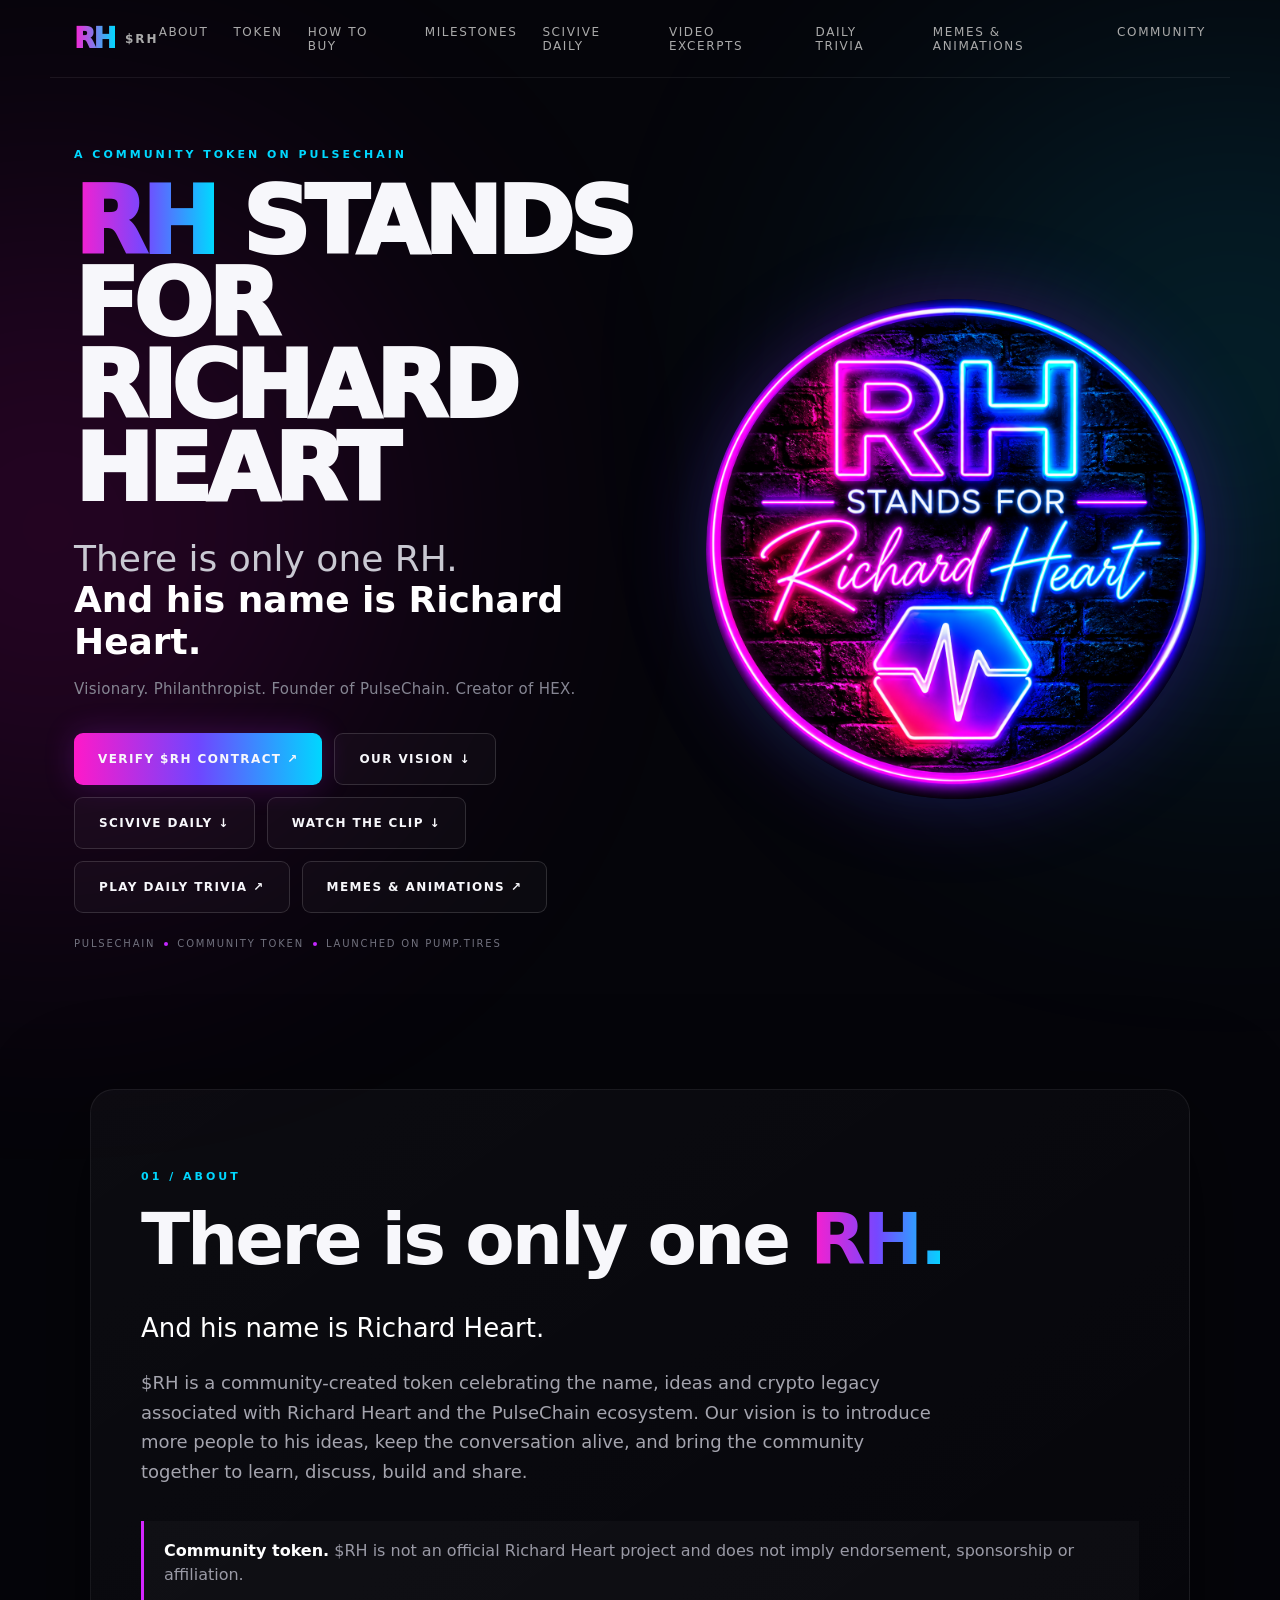
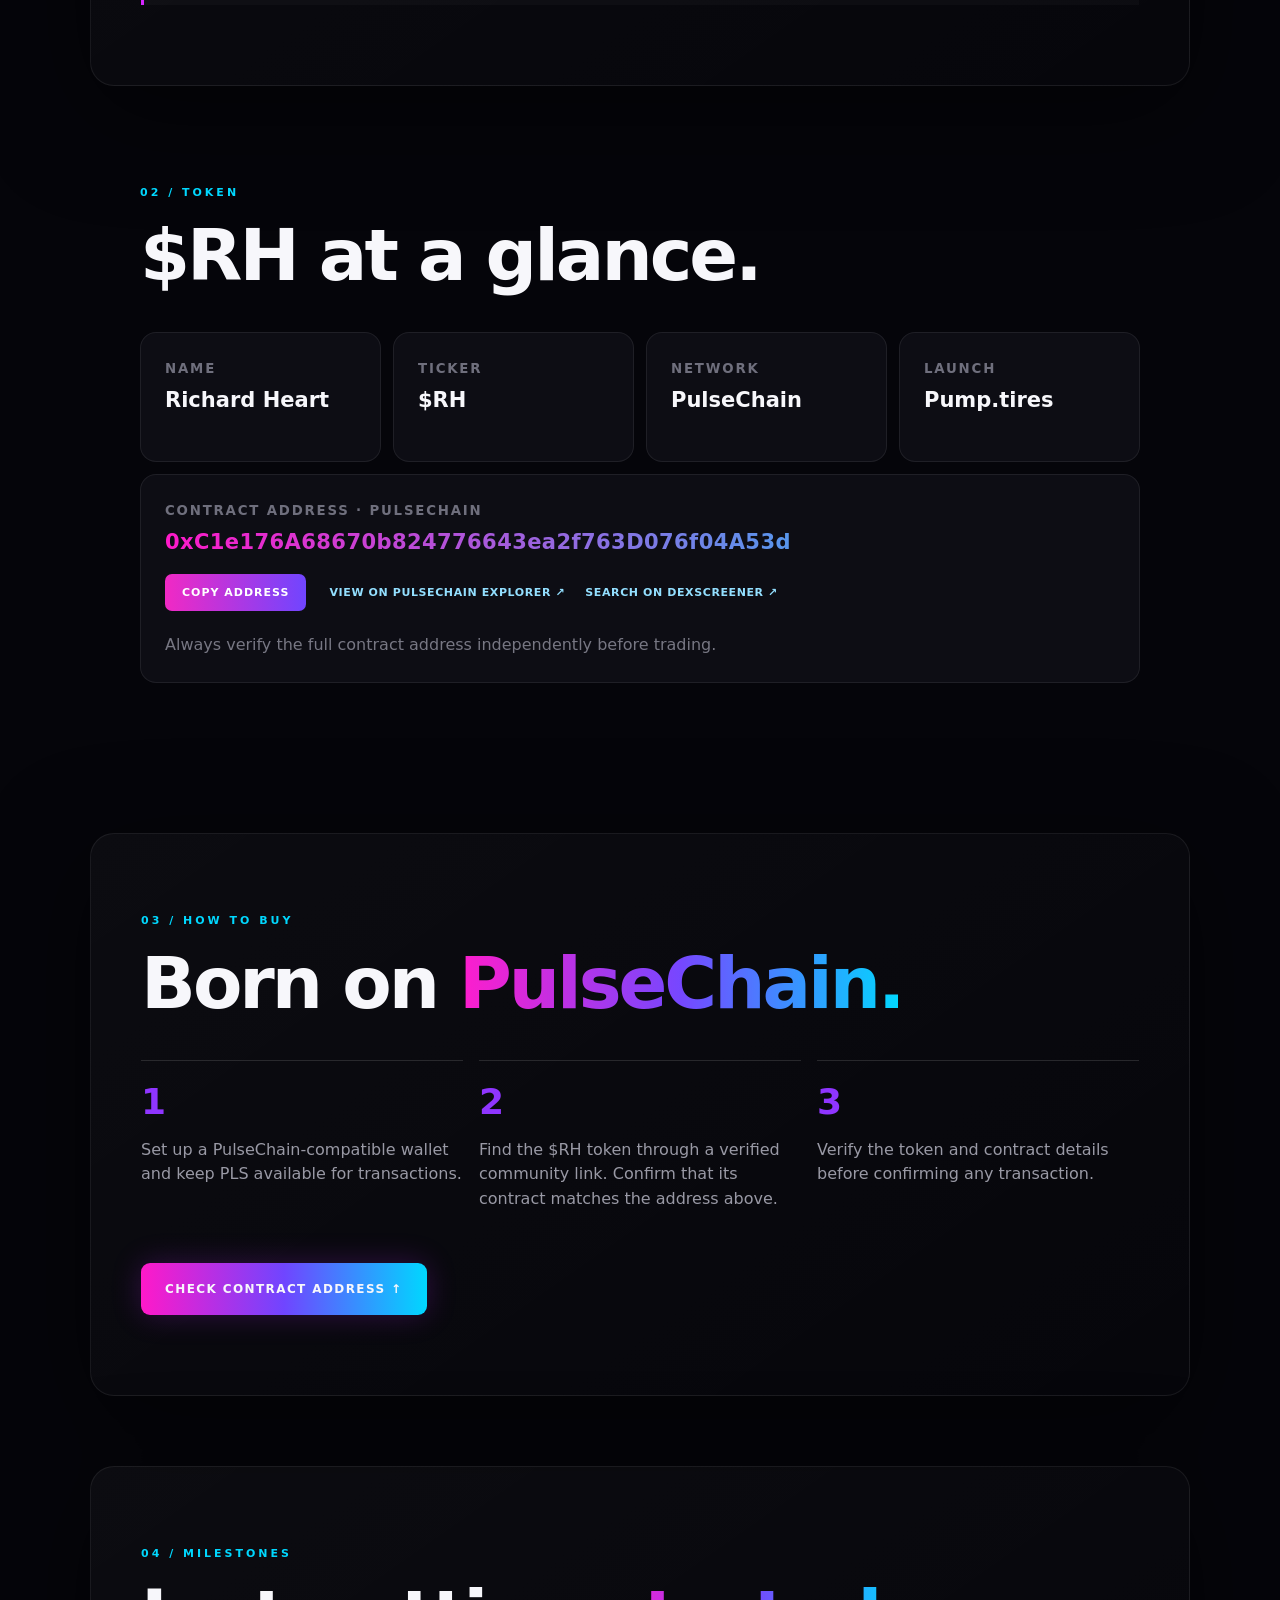
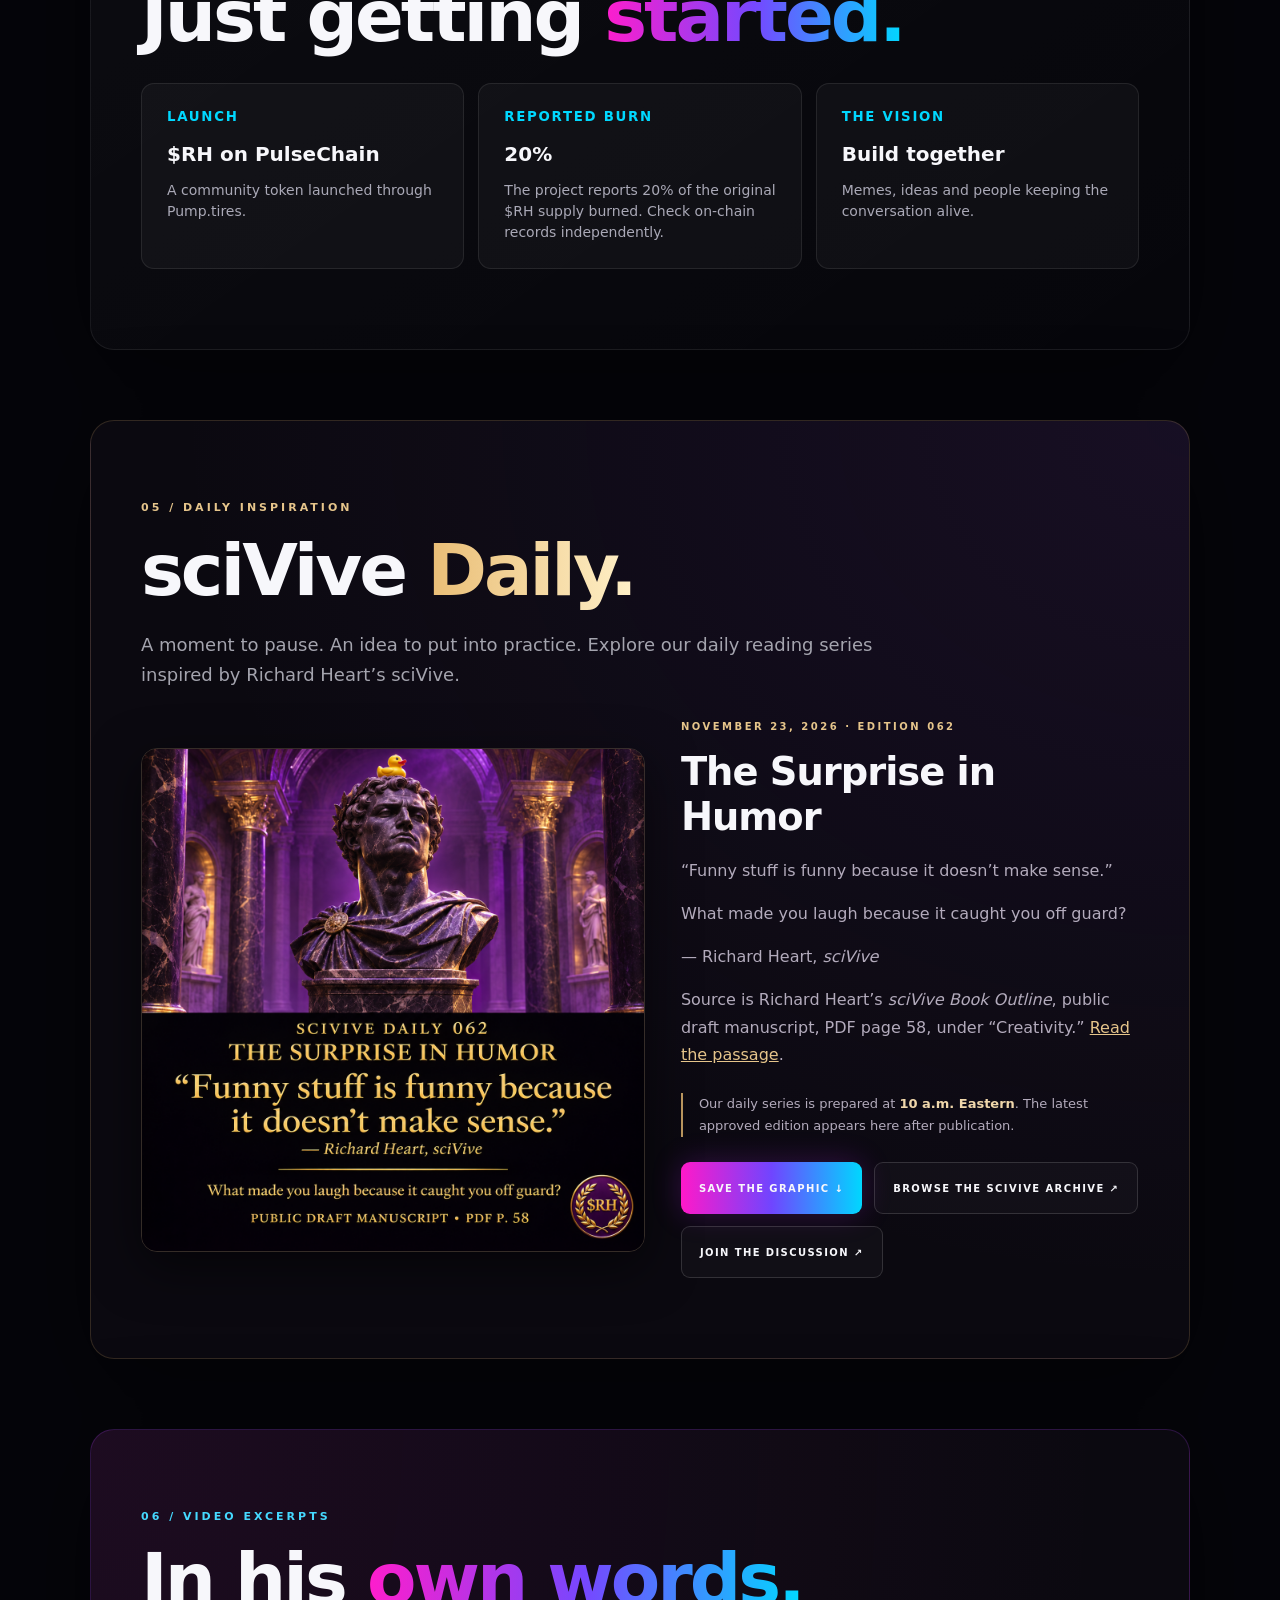
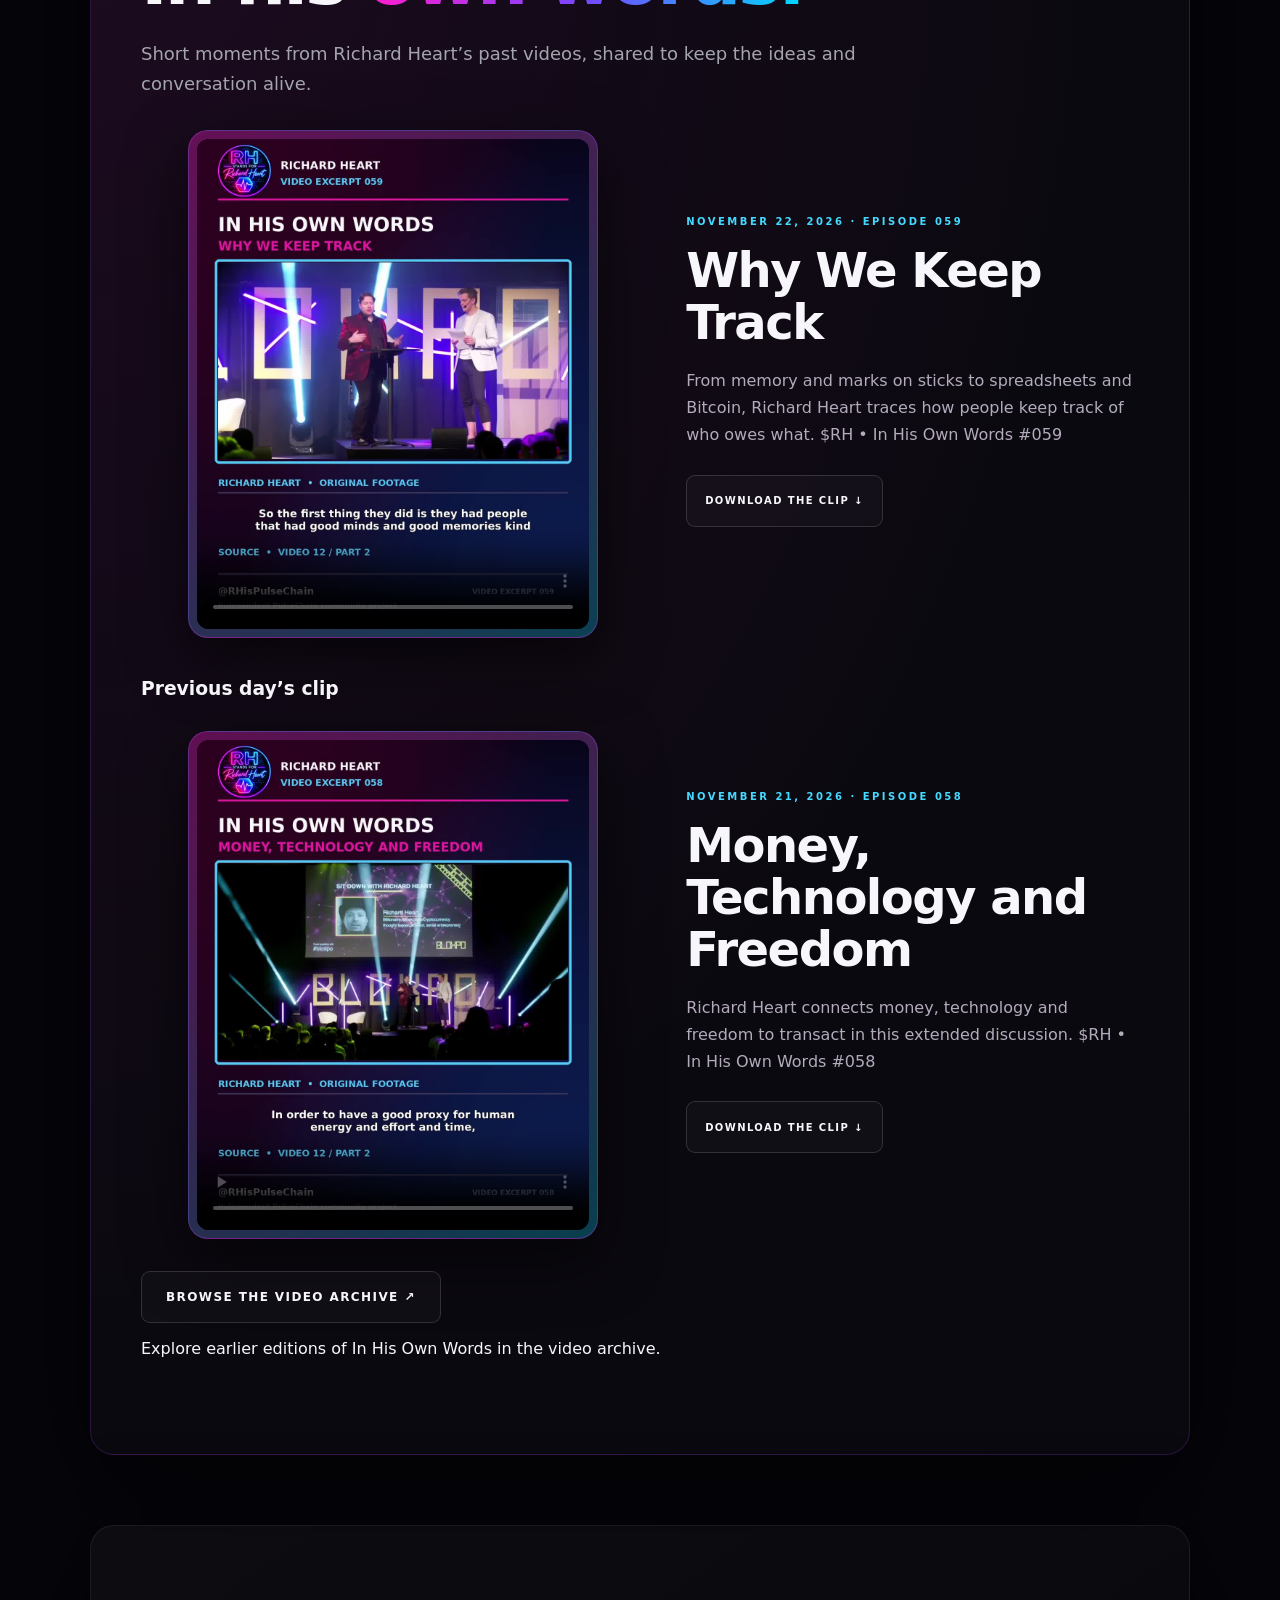
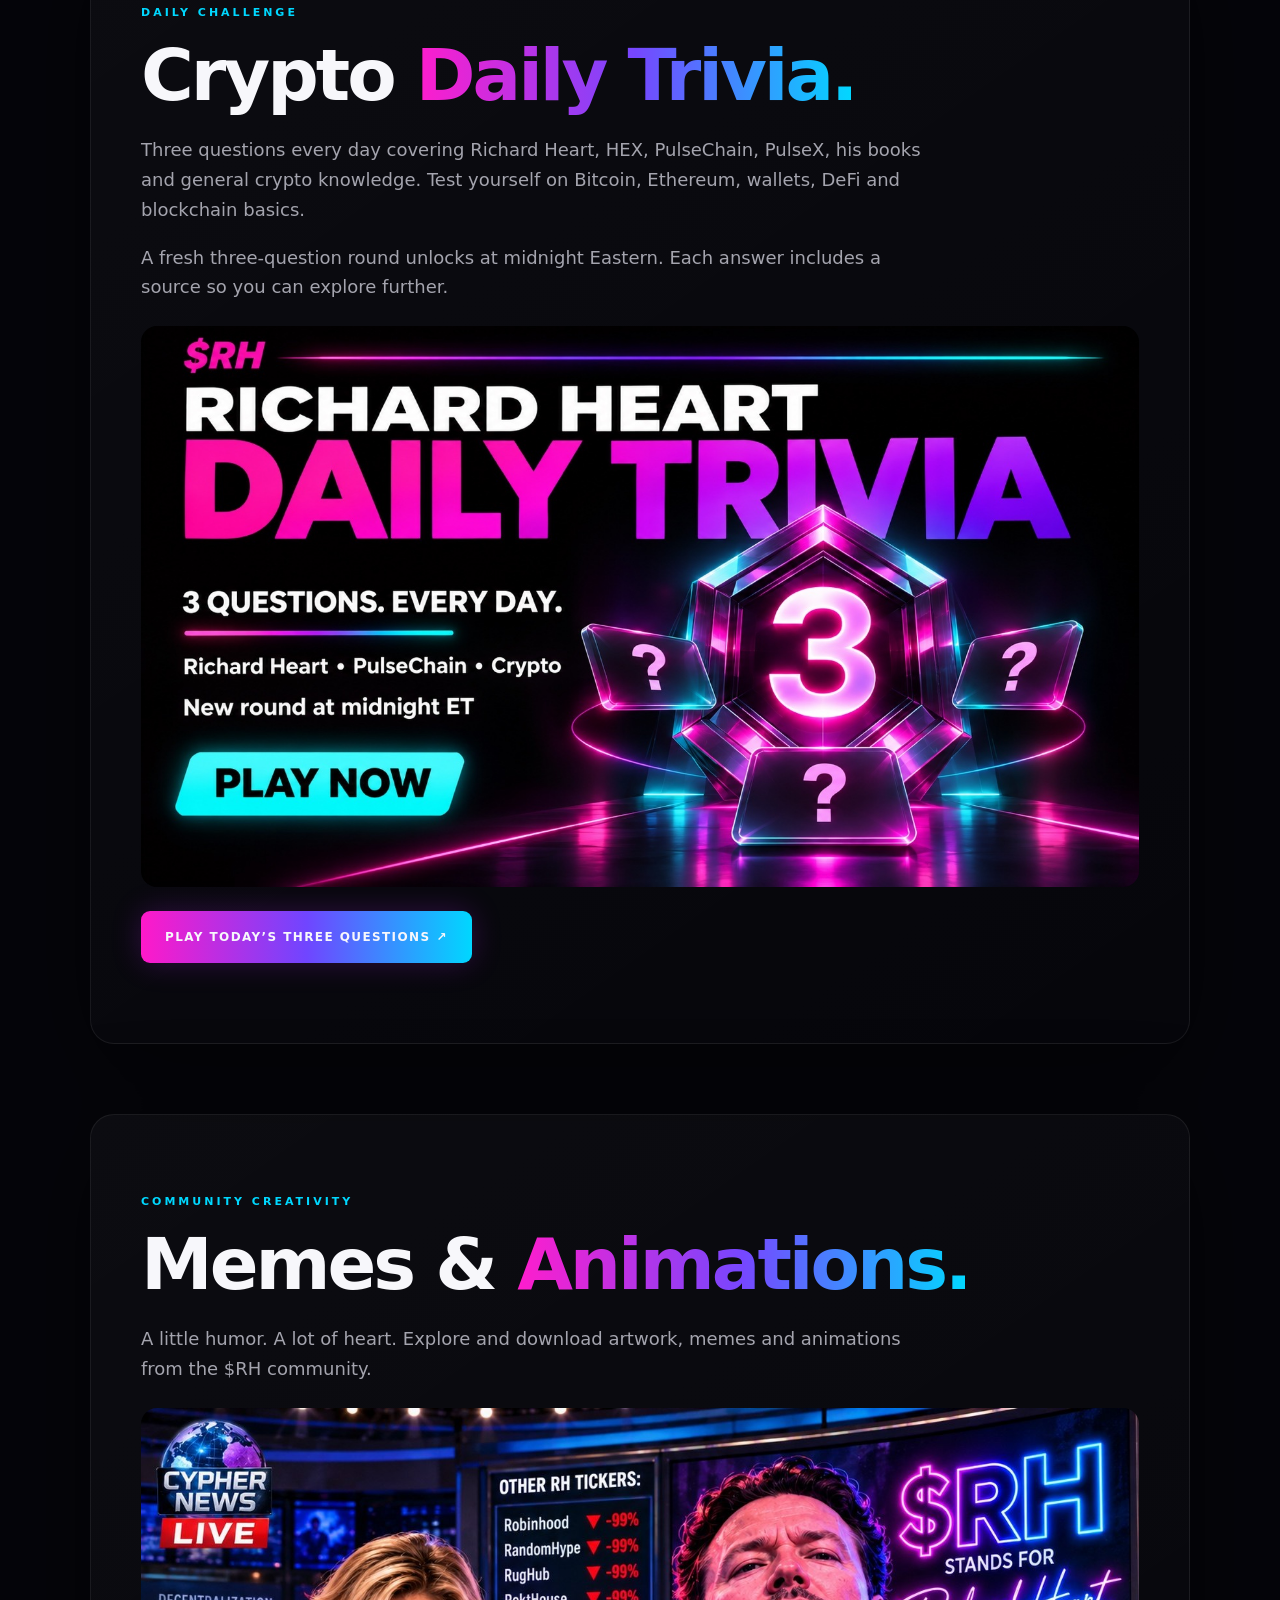
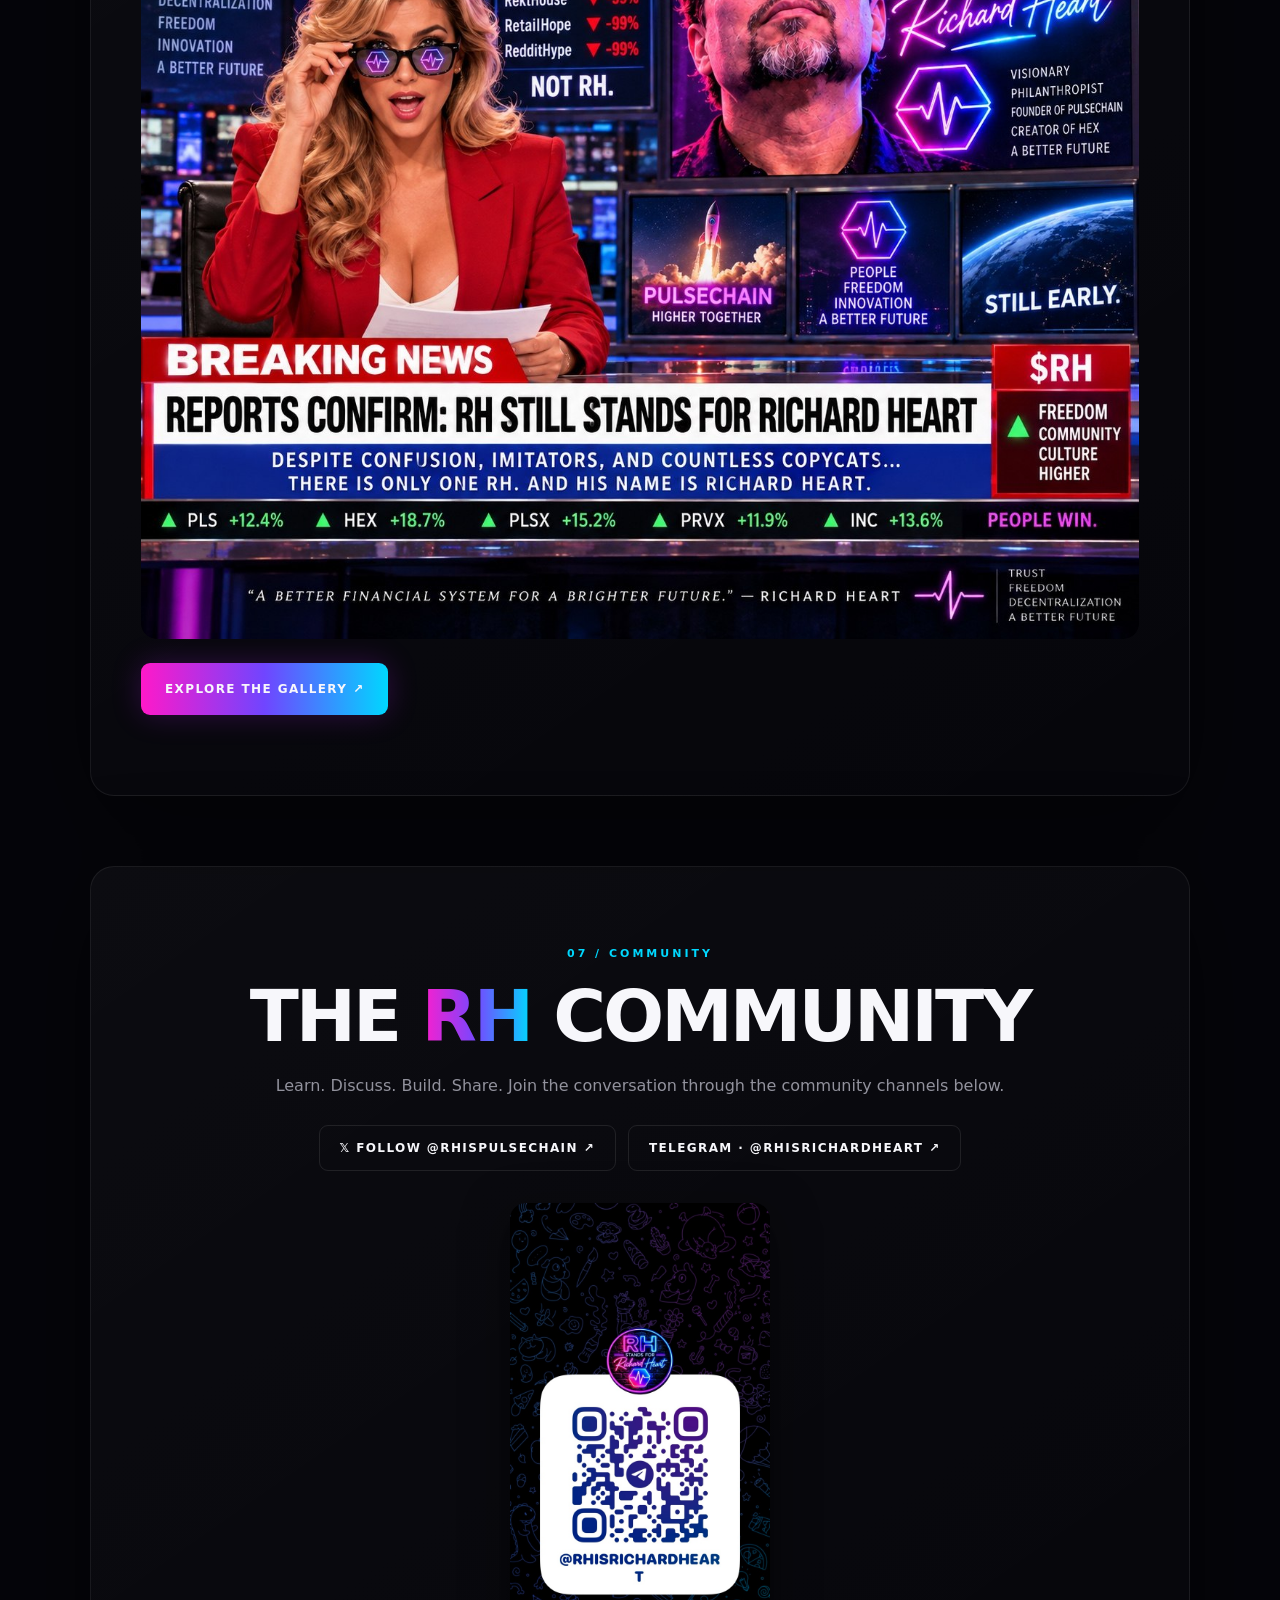
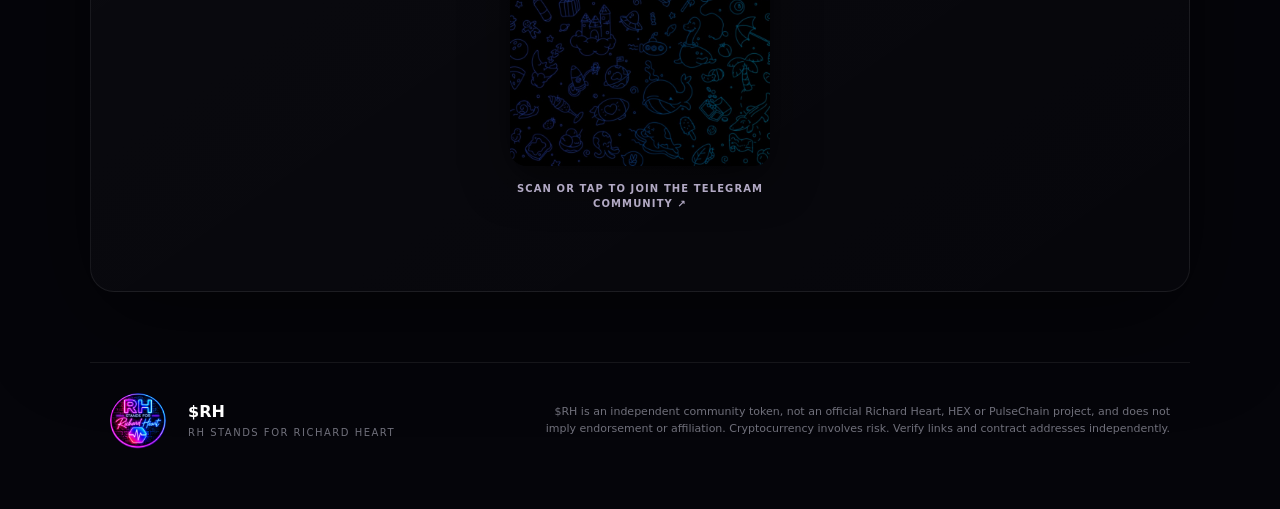
==== index.html @ 32365edb "Publish sciVive Daily 062 — The Surprise in Humor" ====
<!doctype html>
<html lang="en">
<head>
  <meta charset="utf-8">
  <meta name="viewport" content="width=device-width,initial-scale=1">
  <meta name="theme-color" content="#05050a">
  <title>Richard Heart ($RH) — Community Token on PulseChain</title>
  <meta name="description" content="RH stands for Richard Heart. $RH is an independent community token on PulseChain. Verify the contract before trading.">
  <meta property="og:title" content="$RH — RH Stands for Richard Heart">
  <meta property="og:description" content="Keep the conversation alive. Learn. Discuss. Build. Share.">
  <meta property="og:image" content="rh-neon-pfp.png">
  <link rel="icon" href="rh-neon-pfp.png">
  <link rel="stylesheet" href="style.css?v=video-002">
</head>
<body>
  <div class="ambient ambient-a"></div>
  <div class="ambient ambient-b"></div>

  <nav class="nav">
    <a class="brand" href="#top"><span>RH</span><b>$RH</b></a>
    <div class="navlinks">
      <a href="#about">About</a>
      <a href="#token">Token</a>
      <a href="#buy">How to Buy</a>
      <a href="#milestones">Milestones</a>
      <a href="#scivive">sciVive Daily</a>
      <a href="#video-excerpts">Video Excerpts</a>
      <a href="trivia.html">Daily Trivia</a>
      <a href="memes.html">Memes &amp; Animations</a>
      <a href="#community">Community</a>
    </div>
  </nav>

  <main id="top">
    <section class="hero">
      <div class="hero-copy">
        <div class="eyebrow">A COMMUNITY TOKEN ON PULSECHAIN</div>
        <h1><span>RH</span> STANDS FOR<br>RICHARD HEART</h1>
        <p class="lead">There is only one RH.<br><strong>And his name is Richard Heart.</strong></p>
        <p class="descriptor">Visionary. Philanthropist. Founder of PulseChain. Creator of HEX.</p>
        <div class="actions">
          <a class="btn primary" href="#token">VERIFY $RH CONTRACT ↗</a>
          <a class="btn ghost" href="#about">OUR VISION ↓</a>
          <a class="btn ghost" href="#scivive">SCIVIVE DAILY ↓</a>
          <a class="btn ghost" href="#video-excerpts">WATCH THE CLIP ↓</a>
          <a class="btn ghost" href="trivia.html">PLAY DAILY TRIVIA ↗</a>
          <a class="btn ghost" href="memes.html">MEMES &amp; ANIMATIONS ↗</a>
        </div>
        <div class="micro">PULSECHAIN <i></i> COMMUNITY TOKEN <i></i> LAUNCHED ON PUMP.TIRES</div>
      </div>

      <div class="hero-art">
        <div class="halo"></div>
        <img src="rh-neon-pfp.png" alt="RH stands for Richard Heart neon community token artwork">
      </div>
    </section>

    <section id="about" class="panel">
      <div class="kicker">01 / ABOUT</div>
      <h2>There is only one <span>RH.</span></h2>
      <p class="big-copy">And his name is Richard Heart.</p>
      <p>$RH is a community-created token celebrating the name, ideas and crypto legacy associated with Richard Heart and the PulseChain ecosystem. Our vision is to introduce more people to his ideas, keep the conversation alive, and bring the community together to learn, discuss, build and share.</p>
      <div class="notice"><strong>Community token.</strong> $RH is not an official Richard Heart project and does not imply endorsement, sponsorship or affiliation.</div>
    </section>

    <section id="token" class="token-section">
      <div class="section-head">
        <div class="kicker">02 / TOKEN</div>
        <h2>$RH at a glance.</h2>
      </div>
      <div class="cards">
        <article><small>NAME</small><strong>Richard Heart</strong></article>
        <article><small>TICKER</small><strong>$RH</strong></article>
        <article><small>NETWORK</small><strong>PulseChain</strong></article>
        <article><small>LAUNCH</small><strong>Pump.tires</strong></article>
        <article class="wide"><small>CONTRACT ADDRESS · PULSECHAIN</small><strong class="gradient-text contract" id="contract">0xC1e176A68670b824776643ea2f763D076f04A53d</strong><p><button class="copy-btn" type="button" id="copy-contract">COPY ADDRESS</button> <a class="explorer-link" href="https://scan.pulsechain.com/address/0xC1e176A68670b824776643ea2f763D076f04A53d" target="_blank" rel="noopener noreferrer">VIEW ON PULSECHAIN EXPLORER ↗</a> <a class="explorer-link" href="https://dexscreener.com/search?q=0xC1e176A68670b824776643ea2f763D076f04A53d" target="_blank" rel="noopener noreferrer">SEARCH ON DEXSCREENER ↗</a></p><p>Always verify the full contract address independently before trading.</p></article>
      </div>
    </section>

    <section id="buy" class="panel buy">
      <div class="kicker">03 / HOW TO BUY</div>
      <h2>Born on <span>PulseChain.</span></h2>
      <div class="steps">
        <div><b>1</b><p>Set up a PulseChain-compatible wallet and keep PLS available for transactions.</p></div>
        <div><b>2</b><p>Find the $RH token through a verified community link. Confirm that its contract matches the address above.</p></div>
        <div><b>3</b><p>Verify the token and contract details before confirming any transaction.</p></div>
      </div>
      <a class="btn primary" href="#token">CHECK CONTRACT ADDRESS ↑</a>
    </section>

    <section id="milestones" class="panel milestones">
      <div class="kicker">04 / MILESTONES</div>
      <h2>Just getting <span>started.</span></h2>
      <div class="milestone-grid">
        <article><small>LAUNCH</small><strong>$RH on PulseChain</strong><p>A community token launched through Pump.tires.</p></article>
        <article><small>REPORTED BURN</small><strong>20%</strong><p>The project reports 20% of the original $RH supply burned. Check on-chain records independently.</p></article>
        <article><small>THE VISION</small><strong>Build together</strong><p>Memes, ideas and people keeping the conversation alive.</p></article>
      </div>
    </section>

    <section id="scivive" class="panel scivive" aria-labelledby="scivive-heading">
      <div class="kicker">05 / DAILY INSPIRATION</div>
      <h2 id="scivive-heading">sciVive <span>Daily.</span></h2>
      <p class="scivive-intro">A moment to pause. An idea to put into practice. Explore our daily reading series inspired by Richard Heart’s sciVive.</p>
      <div class="scivive-layout">
        <a class="scivive-art" href="scivive-daily-062.png" target="_blank" rel="noopener noreferrer" aria-label="Open sciVive Daily edition 062 at full size">
          <img src="scivive-daily-062.png" width="1254" height="1254" loading="lazy" alt="sciVive Daily 062. Funny stuff is funny because it doesn’t make sense. A Roman marble bust with a yellow rubber duck on its head.">
        </a>
        <div class="scivive-copy">
          <div class="scivive-label">NOVEMBER 23, 2026 · EDITION 062</div>
          <h3>The Surprise in Humor</h3>
          <p>“Funny stuff is funny because it doesn’t make sense.”</p>
          <p>What made you laugh because it caught you off guard?</p>
          <p>— Richard Heart, <em>sciVive</em></p>
          <p>Source is Richard Heart’s <em>sciVive Book Outline</em>, public draft manuscript, PDF page 58, under “Creativity.” <a href="https://ia600800.us.archive.org/30/items/SciViveBookOutline_201802/sciVive%20book%20outline.pdf#page=58" target="_blank" rel="noopener noreferrer" style="color:#e6c58b;text-decoration:underline">Read the passage</a>.</p>
          <p class="scivive-schedule">Our daily series is prepared at <strong>10 a.m. Eastern</strong>. The latest approved edition appears here after publication.</p>
          <div class="scivive-actions">
            <a class="btn primary" href="scivive-daily-062.png" download="sciVive-Daily-062.png">SAVE THE GRAPHIC ↓</a>
            <a class="btn ghost" href="scivive-archive.html">BROWSE THE SCIVIVE ARCHIVE ↗</a>
            <a class="btn ghost" href="https://t.me/RHisRichardHeart" target="_blank" rel="noopener noreferrer">JOIN THE DISCUSSION ↗</a>
          </div>
        </div>
      </div>
    </section>

    <section id="video-excerpts" class="panel video-excerpts" aria-labelledby="video-heading">
      <div class="kicker">06 / VIDEO EXCERPTS</div>
      <h2 id="video-heading">In his <span>own words.</span></h2>
      <p>Short moments from Richard Heart’s past videos, shared to keep the ideas and conversation alive.</p>
      <div class="video-layout">
        <div class="video-frame">
          <video controls playsinline preload="metadata" poster="rh-video-poster-059.jpg" aria-label="Richard Heart Episode 059: Why We Keep Track">
            <source src="RH_Video_Excerpt_059_Why_We_Keep_Track.mp4" type="video/mp4">
            Your browser does not support video playback. <a href="RH_Video_Excerpt_059_Why_We_Keep_Track.mp4">Download the excerpt</a>.
          </video>
        </div>
        <div class="video-copy">
          <div class="video-label">NOVEMBER 22, 2026 · EPISODE 059</div>
          <h3>Why We Keep Track</h3>
          <p>From memory and marks on sticks to spreadsheets and Bitcoin, Richard Heart traces how people keep track of who owes what. $RH • In His Own Words #059</p>
          <div class="video-actions">
            <a class="btn ghost" href="RH_Video_Excerpt_059_Why_We_Keep_Track.mp4" download>DOWNLOAD THE CLIP ↓</a>
          </div>
        </div>
      </div>
      <h3 style="margin:2.5rem 0 1.25rem">Previous day’s clip</h3>
      <div class="video-layout">
        <div class="video-frame">
          <video controls playsinline preload="metadata" poster="rh-video-poster-058.jpg" aria-label="Richard Heart Episode 058: Money, Technology and Freedom">
            <source src="RH_Video_Excerpt_058_Money_Technology_and_Freedom.mp4" type="video/mp4">
            Your browser does not support video playback. <a href="RH_Video_Excerpt_058_Money_Technology_and_Freedom.mp4">Download the excerpt</a>.
          </video>
        </div>
        <div class="video-copy">
          <div class="video-label">NOVEMBER 21, 2026 · EPISODE 058</div>
          <h3>Money, Technology and Freedom</h3>
          <p>Richard Heart connects money, technology and freedom to transact in this extended discussion. $RH • In His Own Words #058</p>
          <div class="video-actions">
            <a class="btn ghost" href="RH_Video_Excerpt_058_Money_Technology_and_Freedom.mp4" download>DOWNLOAD THE CLIP ↓</a>
          </div>
        </div>
      </div>
      <div style="margin-top:2rem">
        <a class="btn ghost" href="video-archive.html">BROWSE THE VIDEO ARCHIVE ↗</a>
        <p>Explore earlier editions of In His Own Words in the video archive.</p>
      </div>
    </section>

    <section id="trivia" class="panel" aria-labelledby="trivia-heading">
      <div class="kicker">DAILY CHALLENGE</div>
      <h2 id="trivia-heading">Crypto <span>Daily Trivia.</span></h2>
      <p>Three questions every day covering Richard Heart, HEX, PulseChain, PulseX, his books and general crypto knowledge. Test yourself on Bitcoin, Ethereum, wallets, DeFi and blockchain basics.</p>
      <p>A fresh three-question round unlocks at midnight Eastern. Each answer includes a source so you can explore further.</p>
      <a href="trivia.html" aria-label="Play Richard Heart Daily Trivia: three questions every day"><img src="rh-trivia-vault-preview.jpg" width="1536" height="864" loading="lazy" alt="Richard Heart Daily Trivia. Three questions every day about Richard Heart, PulseChain and crypto. New round at midnight Eastern. Play now." style="display:block;width:100%;height:auto;border-radius:16px;margin:24px 0"></a>
      <a class="btn primary" href="trivia.html">PLAY TODAY’S THREE QUESTIONS ↗</a>
    </section>

    <section id="memes" class="panel" aria-labelledby="memes-heading">
      <div class="kicker">COMMUNITY CREATIVITY</div>
      <h2 id="memes-heading">Memes &amp; <span>Animations.</span></h2>
      <p>A little humor. A lot of heart. Explore and download artwork, memes and animations from the $RH community.</p>
      <a href="memes.html" aria-label="Browse the Memes and Animations gallery"><img src="rh-memes-news-preview.jpg" width="1374" height="1145" loading="lazy" alt="Cypher News breaking-news meme: RH still stands for Richard Heart, with neon PulseChain artwork" style="display:block;width:100%;height:auto;border-radius:16px;margin:24px 0"></a>
      <a class="btn primary" href="memes.html">EXPLORE THE GALLERY ↗</a>
    </section>

    <section id="community" class="community">
      <div class="kicker">07 / COMMUNITY</div>
      <h2>THE <span>RH</span> COMMUNITY</h2>
      <p>Learn. Discuss. Build. Share. Join the conversation through the community channels below.</p>
      <div class="socials">
        <a class="social" href="https://x.com/RHisPulseChain" target="_blank" rel="noopener noreferrer">𝕏 FOLLOW @RHISPULSECHAIN ↗</a>
        <a class="social" href="https://t.me/RHisRichardHeart" target="_blank" rel="noopener noreferrer">TELEGRAM · @RHISRICHARDHEART ↗</a>
      </div>
      <a class="telegram-qr" href="https://t.me/RHisRichardHeart" target="_blank" rel="noopener noreferrer" aria-label="Open the $RH Telegram group"><img src="telegram-qr.jpeg" alt="Telegram QR code for the $RH community at t.me/RHisRichardHeart" width="710" height="1536" loading="lazy"><span>SCAN OR TAP TO JOIN THE TELEGRAM COMMUNITY ↗</span></a>
    </section>
  </main>

  <footer>
    <img src="rh-neon-pfp.png" alt="">
    <div><strong>$RH</strong><br><span>RH STANDS FOR RICHARD HEART</span></div>
    <p>$RH is an independent community token, not an official Richard Heart, HEX or PulseChain project, and does not imply endorsement or affiliation. Cryptocurrency involves risk. Verify links and contract addresses independently.</p>
  </footer>
  <script>
    const copyButton = document.getElementById('copy-contract');
    copyButton.addEventListener('click', async () => {
      try {
        await navigator.clipboard.writeText(document.getElementById('contract').textContent.trim());
        copyButton.textContent = 'COPIED!';
        setTimeout(() => { copyButton.textContent = 'COPY ADDRESS'; }, 2200);
      } catch { copyButton.textContent = 'SELECT ADDRESS TO COPY'; }
    });
  </script>
</body>
</html>






<!-- Rebuild approved sciVive 045: 2026-11-06 -->



<!-- Retry approved sciVive Daily 046 deployment: 2026-11-07 -->
---- style.css ----
*{box-sizing:border-box}html{scroll-behavior:smooth}body{margin:0;background:#05050a;color:#f7f7fb;font-family:Inter,ui-sans-serif,system-ui,-apple-system,BlinkMacSystemFont,"Segoe UI",sans-serif;overflow-x:hidden}a{color:inherit;text-decoration:none}.ambient{position:fixed;width:42rem;height:42rem;border-radius:50%;filter:blur(150px);opacity:.14;pointer-events:none;z-index:-1}.ambient-a{background:#ff00d4;left:-18rem;top:12rem}.ambient-b{background:#00cfff;right:-18rem;top:4rem}.nav{height:78px;max-width:1180px;margin:auto;padding:0 24px;display:flex;align-items:center;justify-content:space-between;border-bottom:1px solid #ffffff12}.brand{display:flex;gap:10px;align-items:center}.brand span{font-size:28px;font-weight:950;letter-spacing:-2px;background:linear-gradient(90deg,#ff20d5,#00d8ff);-webkit-background-clip:text;color:transparent}.brand b{font-size:12px;letter-spacing:2px;color:#aaa}.navlinks{display:flex;gap:25px;font-size:12px;text-transform:uppercase;letter-spacing:1.6px;color:#aaa}.navlinks a:hover{color:#fff}.hero{max-width:1180px;min-height:calc(100vh - 78px);margin:auto;padding:70px 24px;display:grid;grid-template-columns:1.08fr .92fr;gap:45px;align-items:center}.eyebrow,.kicker{font-size:11px;font-weight:800;letter-spacing:3px;color:#00d8ff}.hero h1{font-size:clamp(54px,7.3vw,104px);line-height:.88;letter-spacing:-5px;margin:20px 0 28px;font-weight:950}.hero h1 span,.panel h2 span,.community h2 span{background:linear-gradient(90deg,#ff1dcc,#7647ff,#00d9ff);-webkit-background-clip:text;color:transparent}.lead{font-size:clamp(22px,3vw,36px);line-height:1.15;color:#c9c9d2;margin:0 0 18px}.lead strong{color:white}.descriptor{color:#858592;font-size:15px;letter-spacing:.3px}.actions{display:flex;gap:12px;margin:35px 0 25px;flex-wrap:wrap}.btn{display:inline-flex;align-items:center;justify-content:center;min-height:52px;padding:0 24px;border-radius:9px;font-size:12px;font-weight:900;letter-spacing:1.4px}.primary{background:linear-gradient(90deg,#ff19c9,#7045ff,#00d7ff);box-shadow:0 0 30px #bb23ff38}.ghost{border:1px solid #ffffff24;background:#ffffff07}.disabled{opacity:.65;cursor:default}.micro{font-size:10px;letter-spacing:1.8px;color:#71717e;display:flex;align-items:center;gap:9px;flex-wrap:wrap}.micro i{width:4px;height:4px;border-radius:50%;background:#c527ff}.hero-art{position:relative;display:grid;place-items:center}.hero-art img{position:relative;width:min(100%,520px);border-radius:50%;box-shadow:0 0 90px #722bff32}.halo{position:absolute;width:90%;aspect-ratio:1;border-radius:50%;background:conic-gradient(#ff00c8,#4a2cff,#00e0ff,#ff00c8);filter:blur(42px);opacity:.2;animation:spin 12s linear infinite}@keyframes spin{to{transform:rotate(360deg)}}.panel,.token-section,.community{max-width:1100px;margin:70px auto;padding:80px 50px;border:1px solid #ffffff12;border-radius:24px;background:linear-gradient(145deg,#ffffff08,#ffffff02);box-shadow:0 25px 100px #0008}.panel h2,.token-section h2,.community h2{font-size:clamp(40px,6vw,72px);letter-spacing:-3px;margin:14px 0 18px}.panel>p{max-width:800px;color:#a4a4ae;font-size:18px;line-height:1.65}.panel .big-copy{font-size:26px;color:#fff;margin-bottom:8px}.notice{margin-top:34px;padding:18px 20px;border-left:3px solid #d526ff;background:#ffffff06;color:#9a9aa6;line-height:1.5}.notice strong{color:#fff}.token-section{background:transparent;border:none;box-shadow:none;padding-top:30px}.cards{display:grid;grid-template-columns:repeat(4,1fr);gap:12px;margin-top:35px}.cards article{padding:28px 24px;min-height:130px;border:1px solid #ffffff13;background:#0d0d14;border-radius:16px}.cards small{display:block;color:#6f6f7d;font-weight:800;letter-spacing:1.8px;margin-bottom:12px}.cards strong{font-size:21px}.cards .wide{grid-column:1/-1}.cards .wide p{color:#777783;margin-bottom:0}.gradient-text{background:linear-gradient(90deg,#ff19c9,#00d7ff);-webkit-background-clip:text;color:transparent}.steps{display:grid;grid-template-columns:repeat(3,1fr);gap:16px;margin:35px 0}.steps div{border-top:1px solid #ffffff20;padding-top:20px}.steps b{font-size:36px;color:#8f35ff}.steps p{color:#9999a5;line-height:1.55}.community{text-align:center}.community p{color:#92929d}.socials{display:flex;justify-content:center;gap:12px;margin-top:30px;flex-wrap:wrap}.social{border:1px solid #ffffff18;border-radius:9px;padding:15px 20px;font-size:12px;font-weight:800;letter-spacing:1.4px}footer{max-width:1100px;margin:0 auto 30px;padding:30px 20px;display:grid;grid-template-columns:60px 1fr 2fr;gap:18px;align-items:center;border-top:1px solid #ffffff12;color:#6f6f7a}footer img{width:56px;border-radius:50%}footer strong{color:#fff}footer span{font-size:10px;letter-spacing:1.5px}footer p{font-size:11px;line-height:1.5;text-align:right}@media(max-width:800px){.navlinks{display:none}.hero{grid-template-columns:1fr;text-align:center;padding-top:55px}.hero-copy{display:flex;flex-direction:column;align-items:center}.hero h1{letter-spacing:-3px}.hero-art{grid-row:1}.hero-art img{width:78vw;max-width:400px}.panel,.token-section,.community{margin:35px 14px;padding:50px 24px}.cards{grid-template-columns:1fr 1fr}.steps{grid-template-columns:1fr}.micro{justify-content:center}footer{margin:0 14px 20px;grid-template-columns:50px 1fr}footer p{grid-column:1/-1;text-align:left}.nav{padding:0 18px}}@media(max-width:480px){.cards{grid-template-columns:1fr}.hero h1{font-size:52px}.lead{font-size:23px}.actions{width:100%}.btn{width:100%}}/* Launch updates */
.contract{display:block;overflow-wrap:anywhere;font-size:clamp(14px,2vw,21px)!important;letter-spacing:.02em}.copy-btn{background:linear-gradient(90deg,#f129c4,#7045ff);border:0;border-radius:7px;color:white;padding:12px 17px;font-size:11px;font-weight:800;font-family:inherit;letter-spacing:1px;cursor:pointer;margin:4px 18px 8px 0}.explorer-link{display:inline-block;color:#93dfff;font-size:11px;font-weight:800;letter-spacing:.6px;margin:6px 15px 6px 0}.milestone-grid{display:grid;grid-template-columns:repeat(3,1fr);gap:14px;margin-top:25px}.milestone-grid article{background:#ffffff09;border:1px solid #ffffff16;border-radius:13px;padding:25px}.milestone-grid small{display:block;color:#00d8ff;font-weight:800;letter-spacing:1.7px;margin-bottom:18px}.milestone-grid strong{font-size:20px}.milestone-grid p{font-size:14px;color:#aaa9b7;line-height:1.5;margin-bottom:0}@media(max-width:700px){.milestone-grid{grid-template-columns:1fr}.contract{font-size:14px!important}}
/* Community channels */
.socials a.social{transition:background .2s,border-color .2s}.socials a.social:hover{background:#ffffff12;border-color:#b352ee}.telegram-qr{display:flex;flex-direction:column;align-items:center;gap:15px;width:min(100%,260px);margin:32px auto 0}.telegram-qr img{display:block;width:100%;height:auto;border-radius:16px;box-shadow:0 12px 45px #0009}.telegram-qr span{color:#b2a9c4;font-size:10px;line-height:1.5;font-weight:800;letter-spacing:1.1px}

/* sciVive Daily */
.scivive{scroll-margin-top:24px;background:radial-gradient(ellipse at top right,#62329c24,transparent 65%),#0b0910;border-color:#ba965e38}
.scivive .kicker,.scivive-label{color:#e6c58b}.scivive h2 span{background:linear-gradient(90deg,#e9bd75,#fff0c8);-webkit-background-clip:text;color:transparent}
.scivive-layout{display:grid;grid-template-columns:1.1fr 1fr;gap:36px;align-items:center;margin-top:32px}.scivive-art{display:block;min-width:0}.scivive-art img{display:block;width:100%;height:auto;border-radius:16px;border:1px solid #e6c58b30;box-shadow:0 15px 50px #0008}
.scivive-label{font-size:10px;letter-spacing:2.5px;font-weight:800}.scivive-copy{min-width:0}.scivive-copy h3{font-size:clamp(27px,3vw,40px);letter-spacing:-1px;line-height:1.15;margin:18px 0}.scivive-copy p{color:#b3abbc;line-height:1.7;font-size:16px}.scivive-copy .scivive-schedule{font-size:13px;border-left:2px solid #b8945d;padding-left:16px;margin:25px 0}.scivive-schedule strong{color:#f0d7ab}.scivive-actions{display:flex;flex-wrap:wrap;gap:12px}.scivive-actions .btn{font-size:10px;padding:0 18px}.scivive a:focus-visible{outline:3px solid #efd5a8;outline-offset:5px}
@media(max-width:800px){.scivive-layout{grid-template-columns:1fr;gap:28px}.scivive-copy h3{font-size:32px}}
@media(prefers-reduced-motion:reduce){html{scroll-behavior:auto}.halo{animation:none}}

/* Richard Heart video excerpts */
.video-excerpts{scroll-margin-top:24px;background:radial-gradient(ellipse at top left,#8f1b8b22,transparent 65%),#0b0910;border-color:#9e3ceb38}
.video-excerpts .kicker,.video-label{color:#45d9ff}.video-layout{display:grid;grid-template-columns:minmax(0,1fr) minmax(0,.9fr);gap:42px;align-items:center;margin-top:32px}
.video-frame{max-width:410px;margin:auto;padding:8px;border-radius:20px;border:1px solid #b444ef55;background:linear-gradient(145deg,#ff19c955,#00d7ff44);box-shadow:0 20px 60px #0009;width:100%}
.video-frame video{display:block;width:100%;height:auto;aspect-ratio:4/5;object-fit:contain;border-radius:12px;background:#090713}
.video-label{font-size:10px;letter-spacing:2.5px;font-weight:800}.video-copy h3{font-size:clamp(30px,4vw,48px);line-height:1.08;letter-spacing:-1.5px;margin:18px 0}.video-copy p{color:#b3abbc;line-height:1.7;font-size:16px}
.video-actions{display:flex;flex-wrap:wrap;gap:12px;margin:26px 0}.video-actions .btn{font-size:10px;padding:0 18px}.video-copy .video-note{font-size:13px;color:#8c8795}
.video-excerpts a:focus-visible,.video-excerpts video:focus-visible{outline:3px solid #69dcff;outline-offset:5px}
@media(max-width:800px){.video-layout{grid-template-columns:1fr;gap:30px}.video-frame{max-width:390px}}
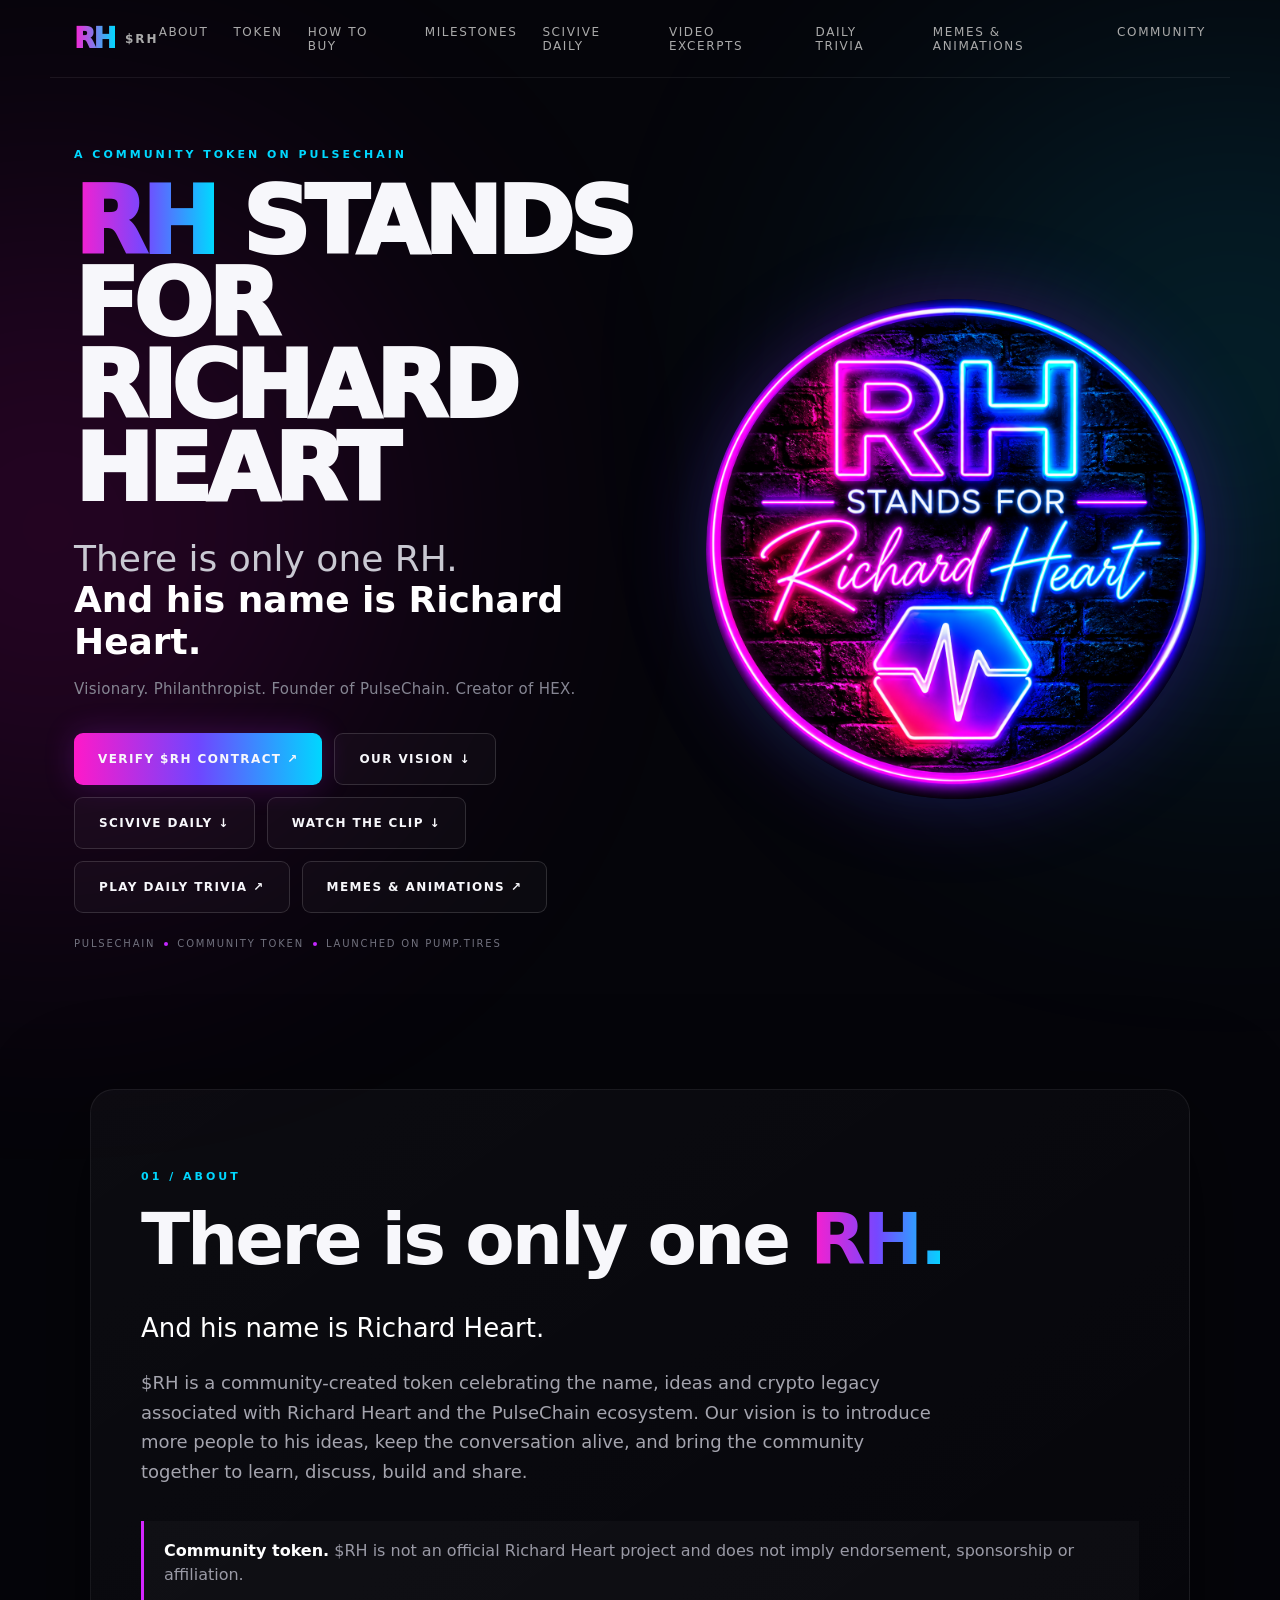
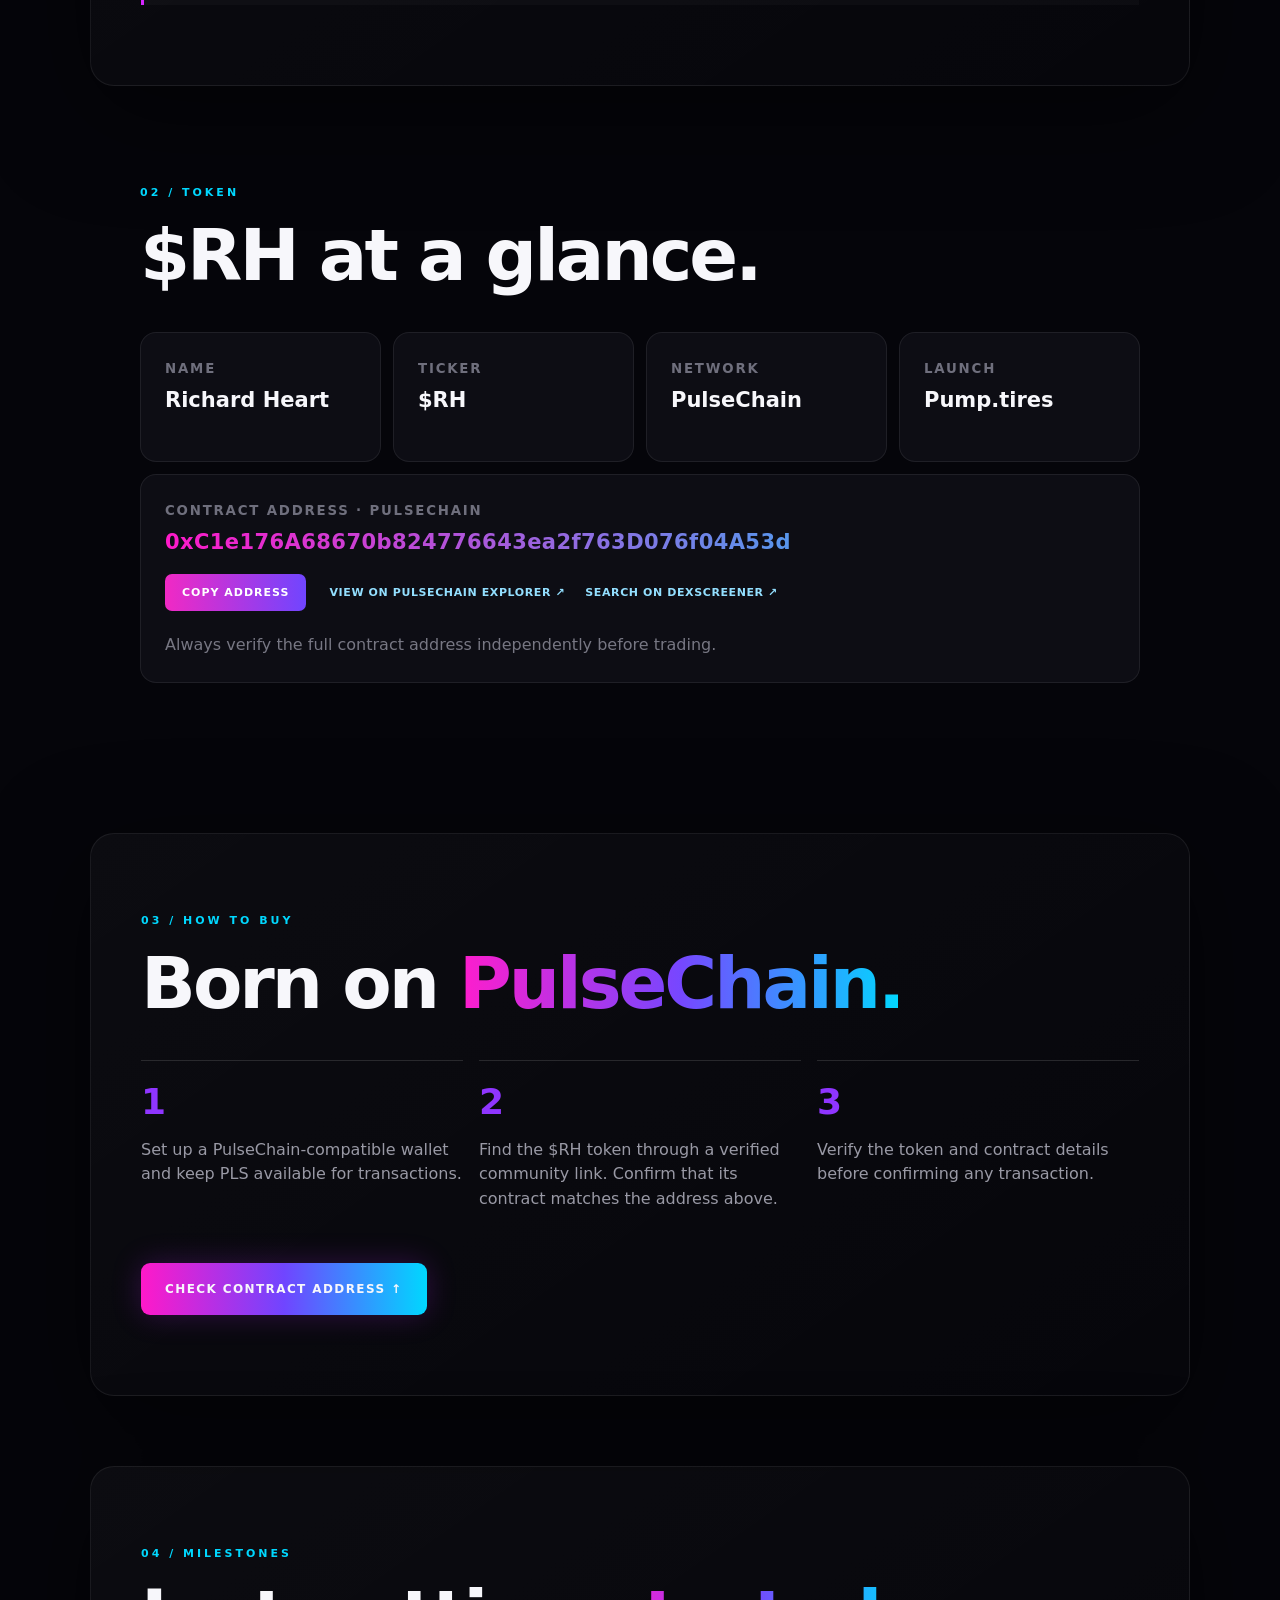
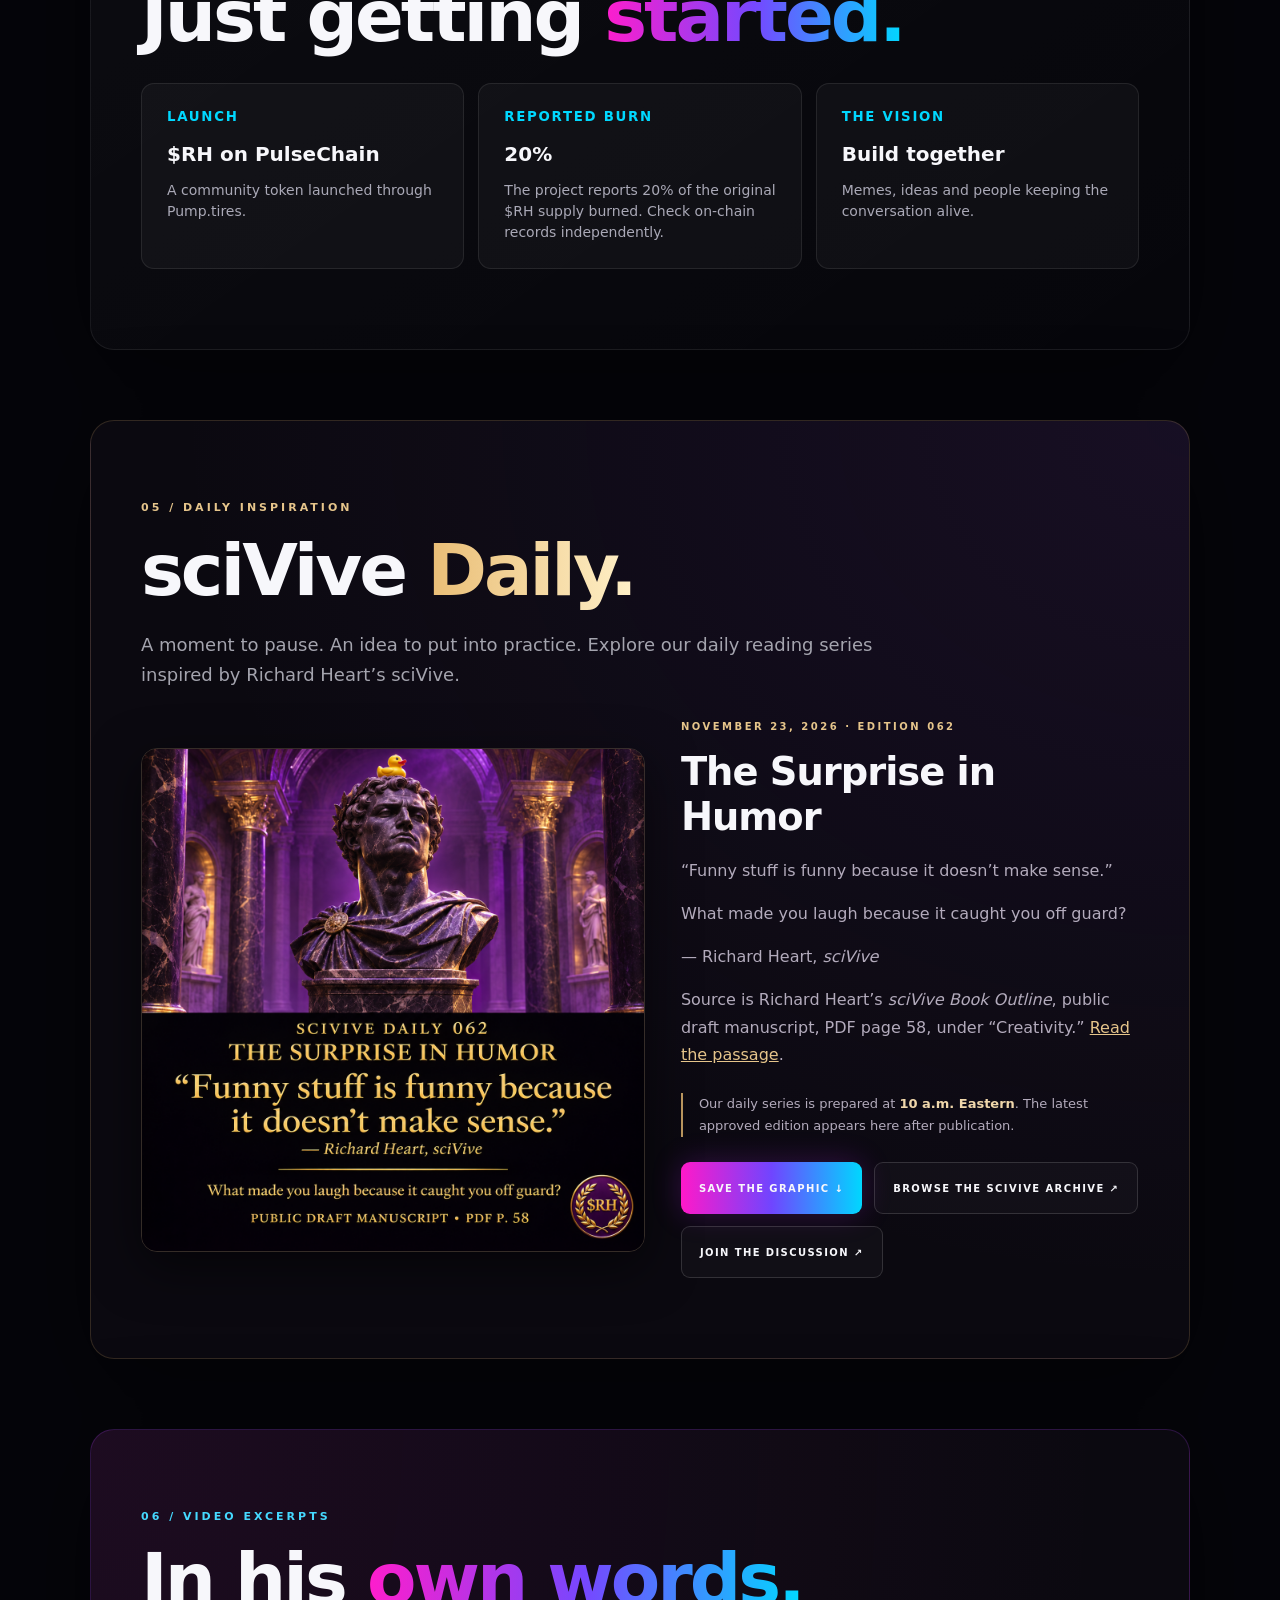
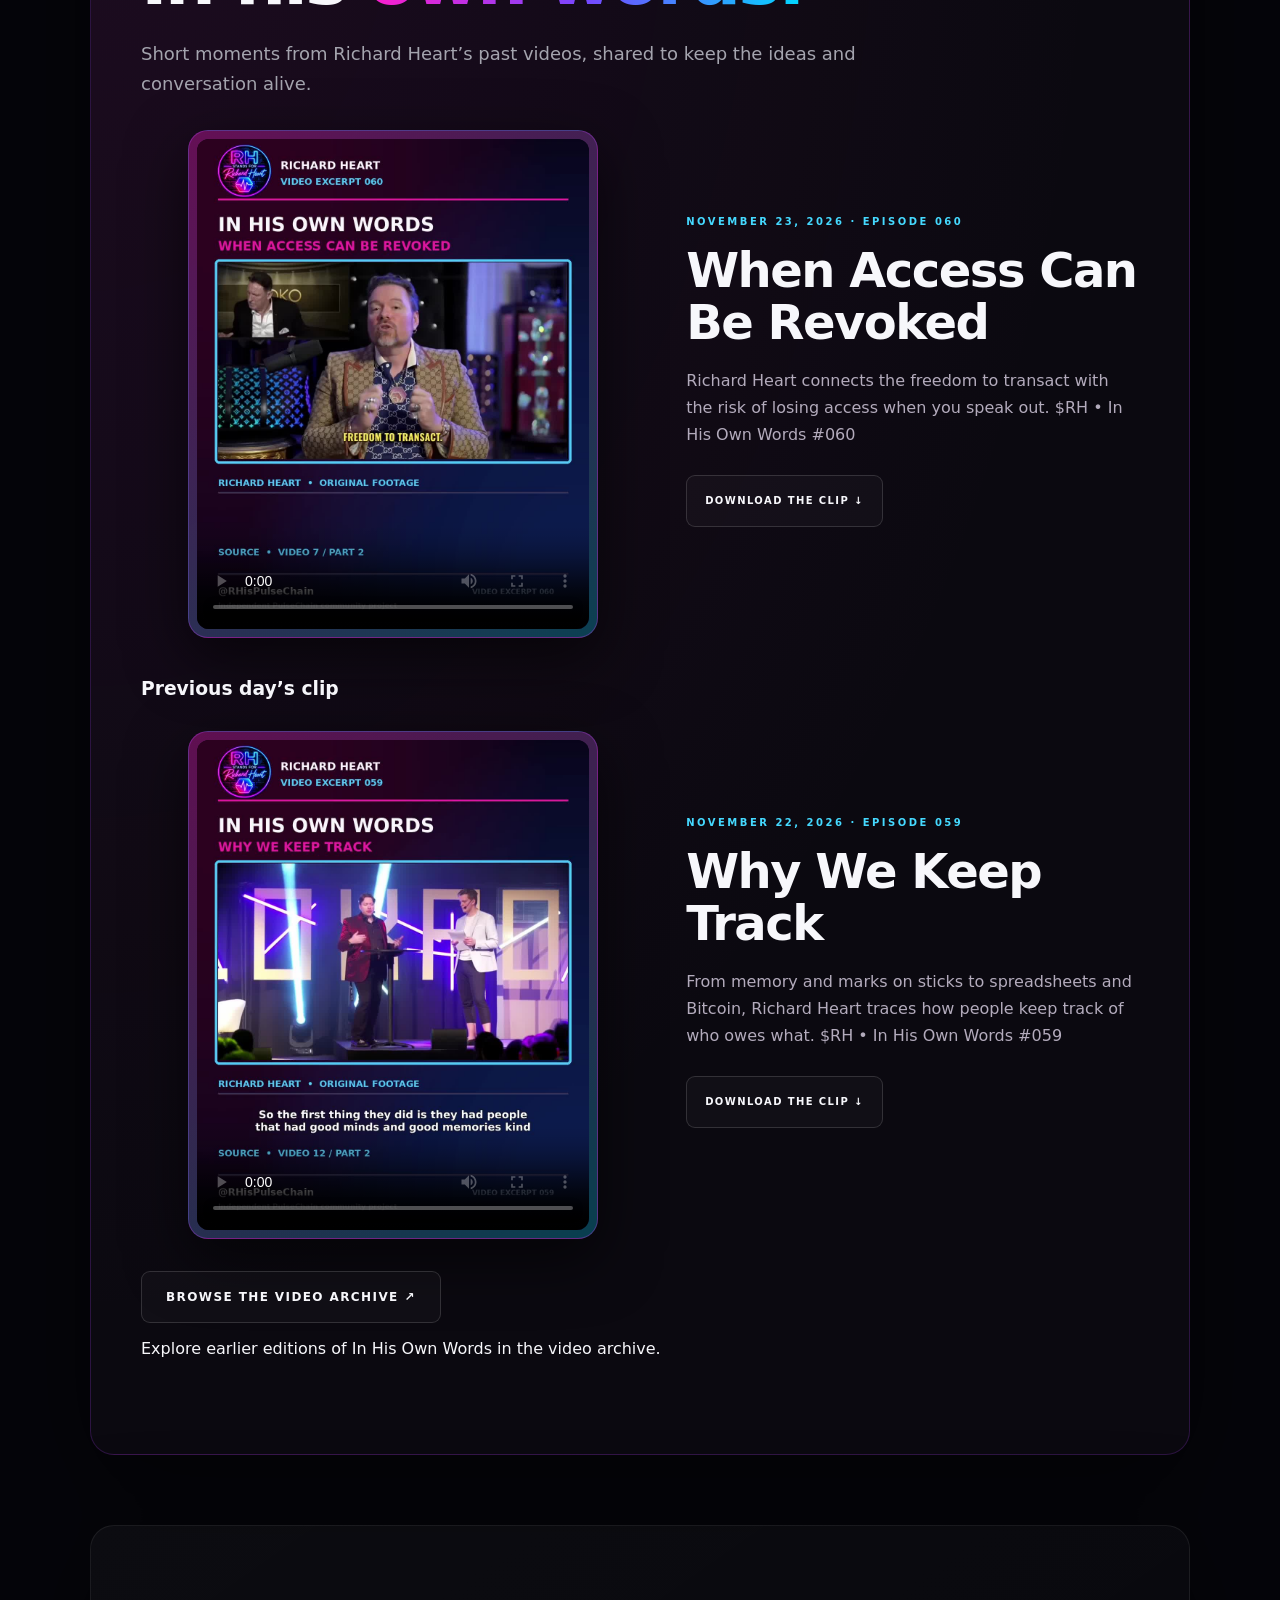
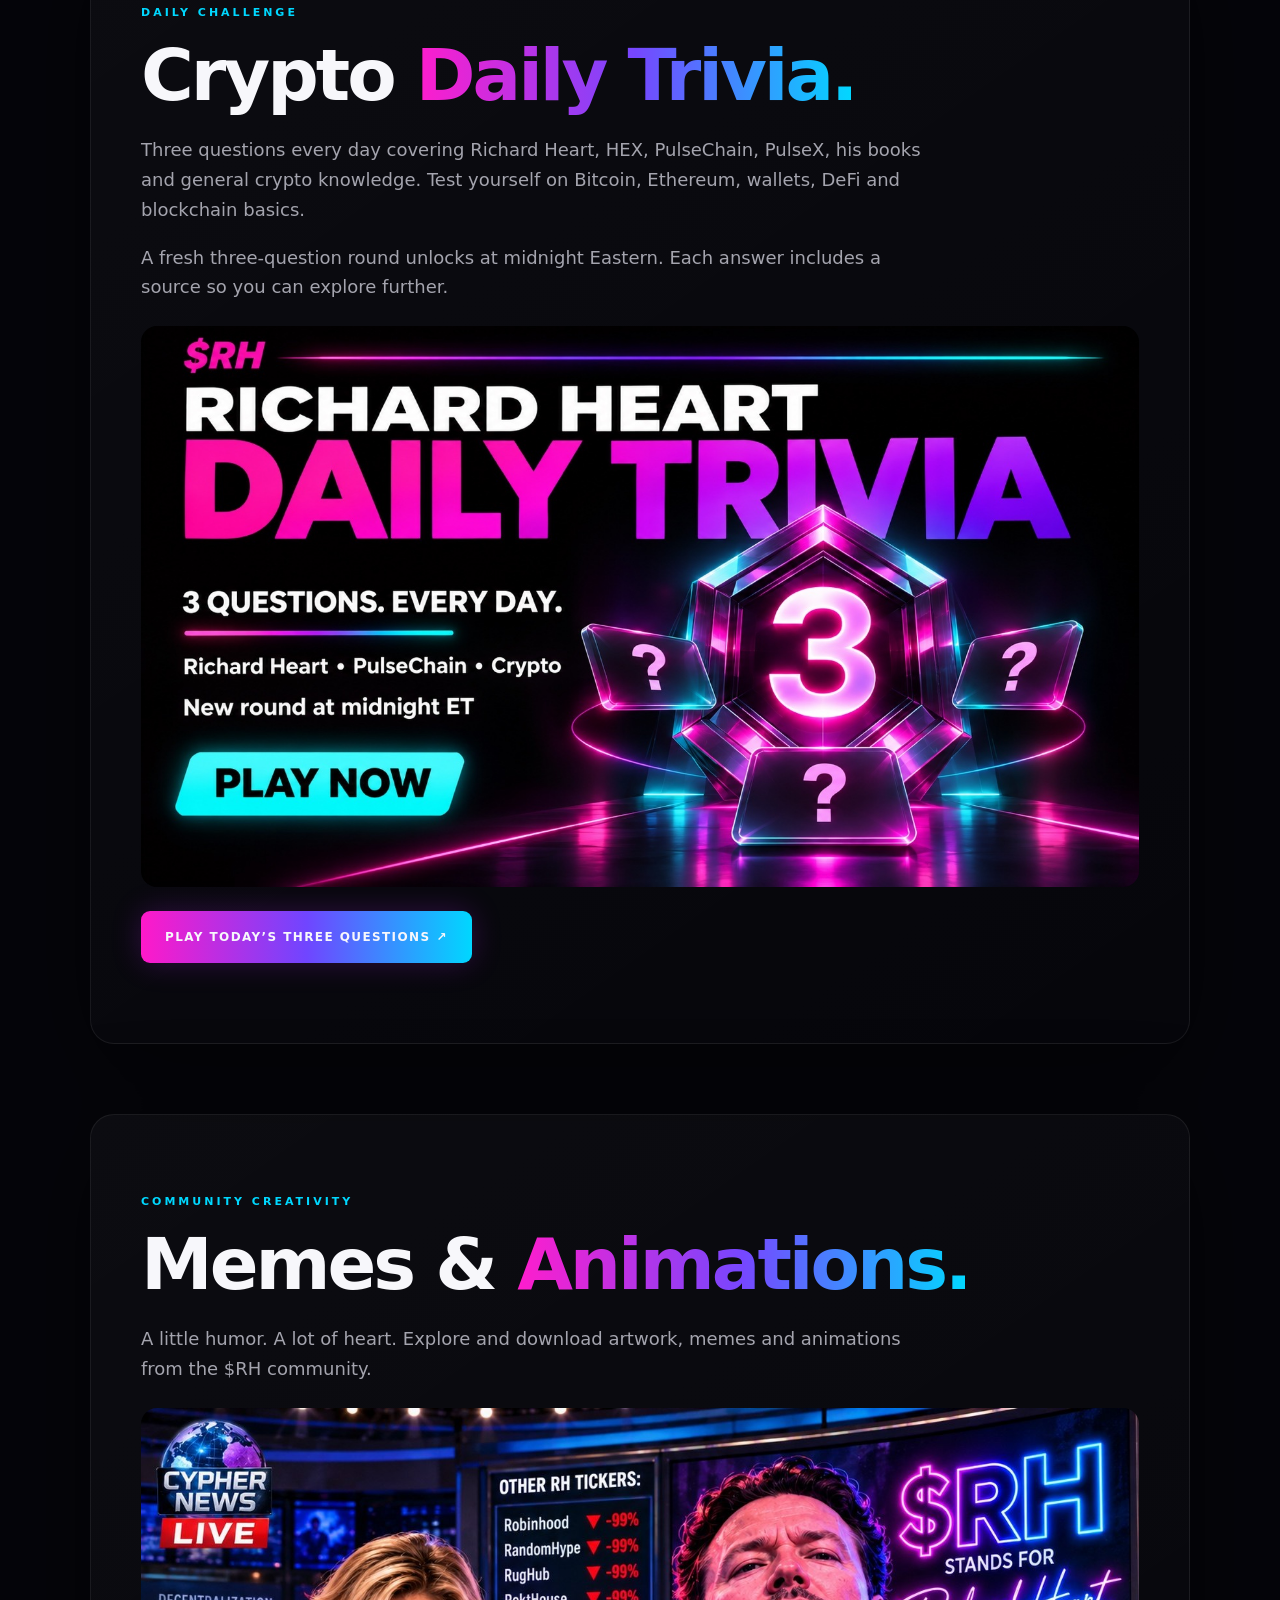
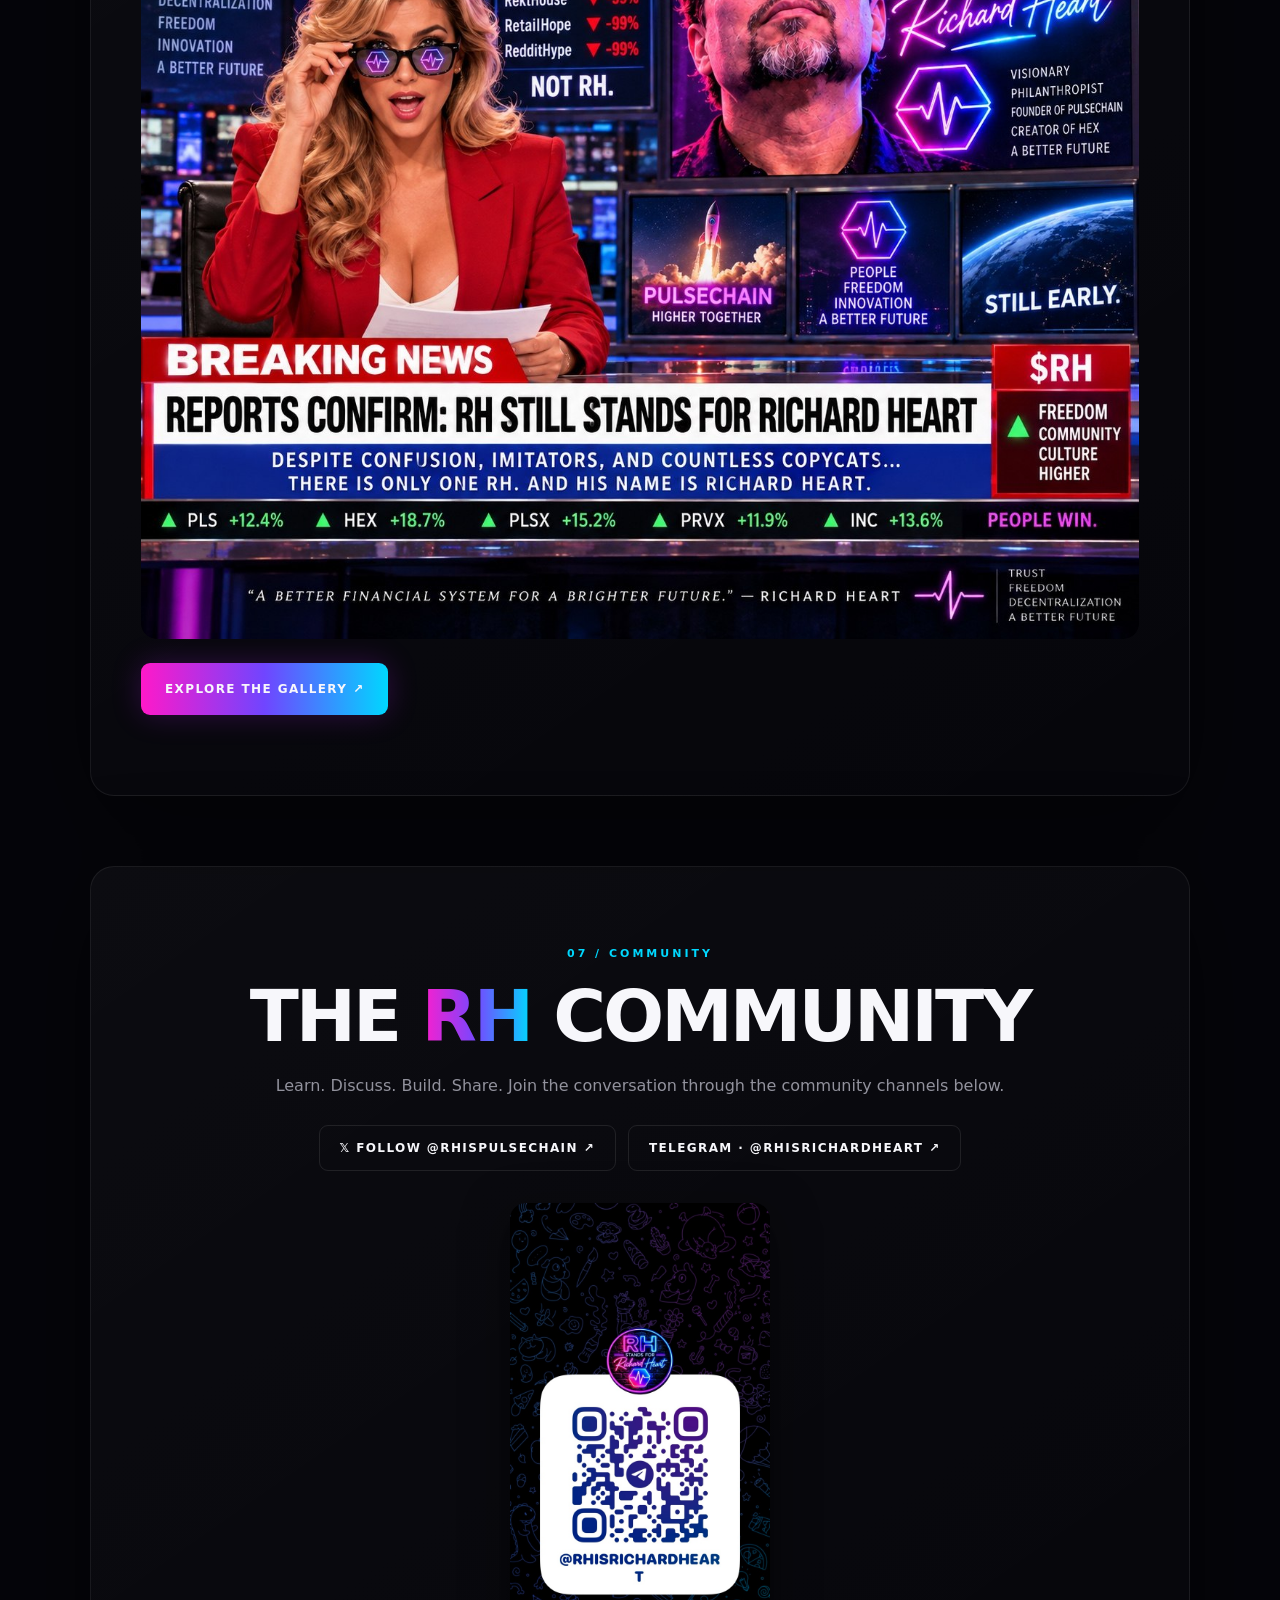
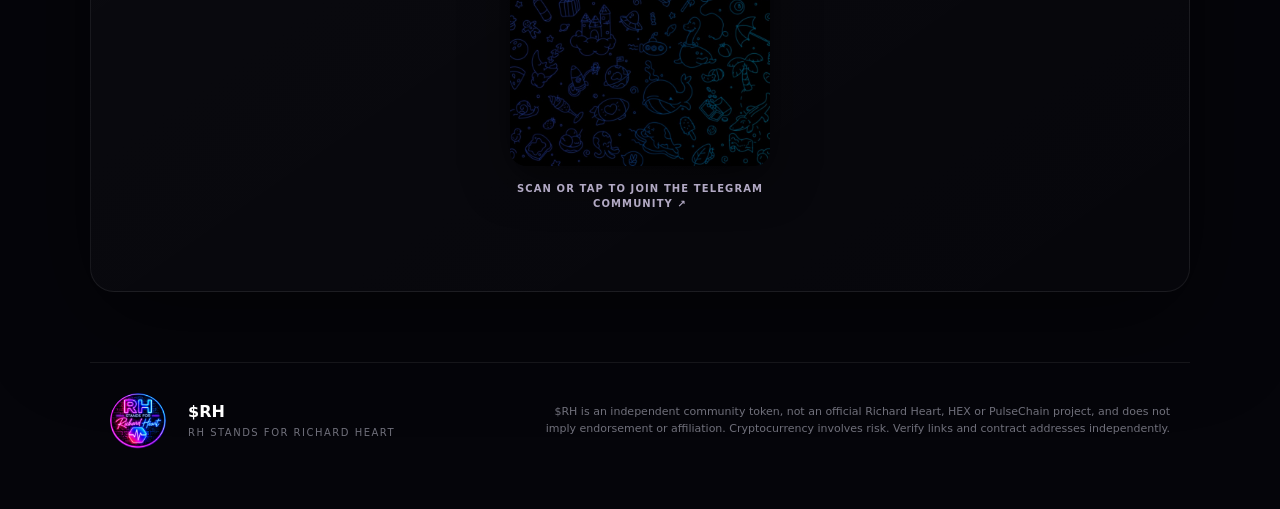
==== commit e75bc33b: "Publish In His Own Words episode 060" ====
--- a/index.html
+++ b/index.html
@@ -129,6 +129,23 @@
       <p>Short moments from Richard Heart’s past videos, shared to keep the ideas and conversation alive.</p>
       <div class="video-layout">
         <div class="video-frame">
+          <video controls playsinline preload="metadata" poster="rh-video-poster-060.jpg" aria-label="Richard Heart Episode 060: When Access Can Be Revoked">
+            <source src="RH_Video_Excerpt_060_When_Access_Can_Be_Revoked.mp4" type="video/mp4">
+            Your browser does not support video playback. <a href="RH_Video_Excerpt_060_When_Access_Can_Be_Revoked.mp4">Download the excerpt</a>.
+          </video>
+        </div>
+        <div class="video-copy">
+          <div class="video-label">NOVEMBER 23, 2026 · EPISODE 060</div>
+          <h3>When Access Can Be Revoked</h3>
+          <p>Richard Heart connects the freedom to transact with the risk of losing access when you speak out. $RH • In His Own Words #060</p>
+          <div class="video-actions">
+            <a class="btn ghost" href="RH_Video_Excerpt_060_When_Access_Can_Be_Revoked.mp4" download>DOWNLOAD THE CLIP ↓</a>
+          </div>
+        </div>
+      </div>
+      <h3 style="margin:2.5rem 0 1.25rem">Previous day’s clip</h3>
+      <div class="video-layout">
+        <div class="video-frame">
           <video controls playsinline preload="metadata" poster="rh-video-poster-059.jpg" aria-label="Richard Heart Episode 059: Why We Keep Track">
             <source src="RH_Video_Excerpt_059_Why_We_Keep_Track.mp4" type="video/mp4">
             Your browser does not support video playback. <a href="RH_Video_Excerpt_059_Why_We_Keep_Track.mp4">Download the excerpt</a>.
@@ -140,23 +157,6 @@
           <p>From memory and marks on sticks to spreadsheets and Bitcoin, Richard Heart traces how people keep track of who owes what. $RH • In His Own Words #059</p>
           <div class="video-actions">
             <a class="btn ghost" href="RH_Video_Excerpt_059_Why_We_Keep_Track.mp4" download>DOWNLOAD THE CLIP ↓</a>
-          </div>
-        </div>
-      </div>
-      <h3 style="margin:2.5rem 0 1.25rem">Previous day’s clip</h3>
-      <div class="video-layout">
-        <div class="video-frame">
-          <video controls playsinline preload="metadata" poster="rh-video-poster-058.jpg" aria-label="Richard Heart Episode 058: Money, Technology and Freedom">
-            <source src="RH_Video_Excerpt_058_Money_Technology_and_Freedom.mp4" type="video/mp4">
-            Your browser does not support video playback. <a href="RH_Video_Excerpt_058_Money_Technology_and_Freedom.mp4">Download the excerpt</a>.
-          </video>
-        </div>
-        <div class="video-copy">
-          <div class="video-label">NOVEMBER 21, 2026 · EPISODE 058</div>
-          <h3>Money, Technology and Freedom</h3>
-          <p>Richard Heart connects money, technology and freedom to transact in this extended discussion. $RH • In His Own Words #058</p>
-          <div class="video-actions">
-            <a class="btn ghost" href="RH_Video_Excerpt_058_Money_Technology_and_Freedom.mp4" download>DOWNLOAD THE CLIP ↓</a>
           </div>
         </div>
       </div>
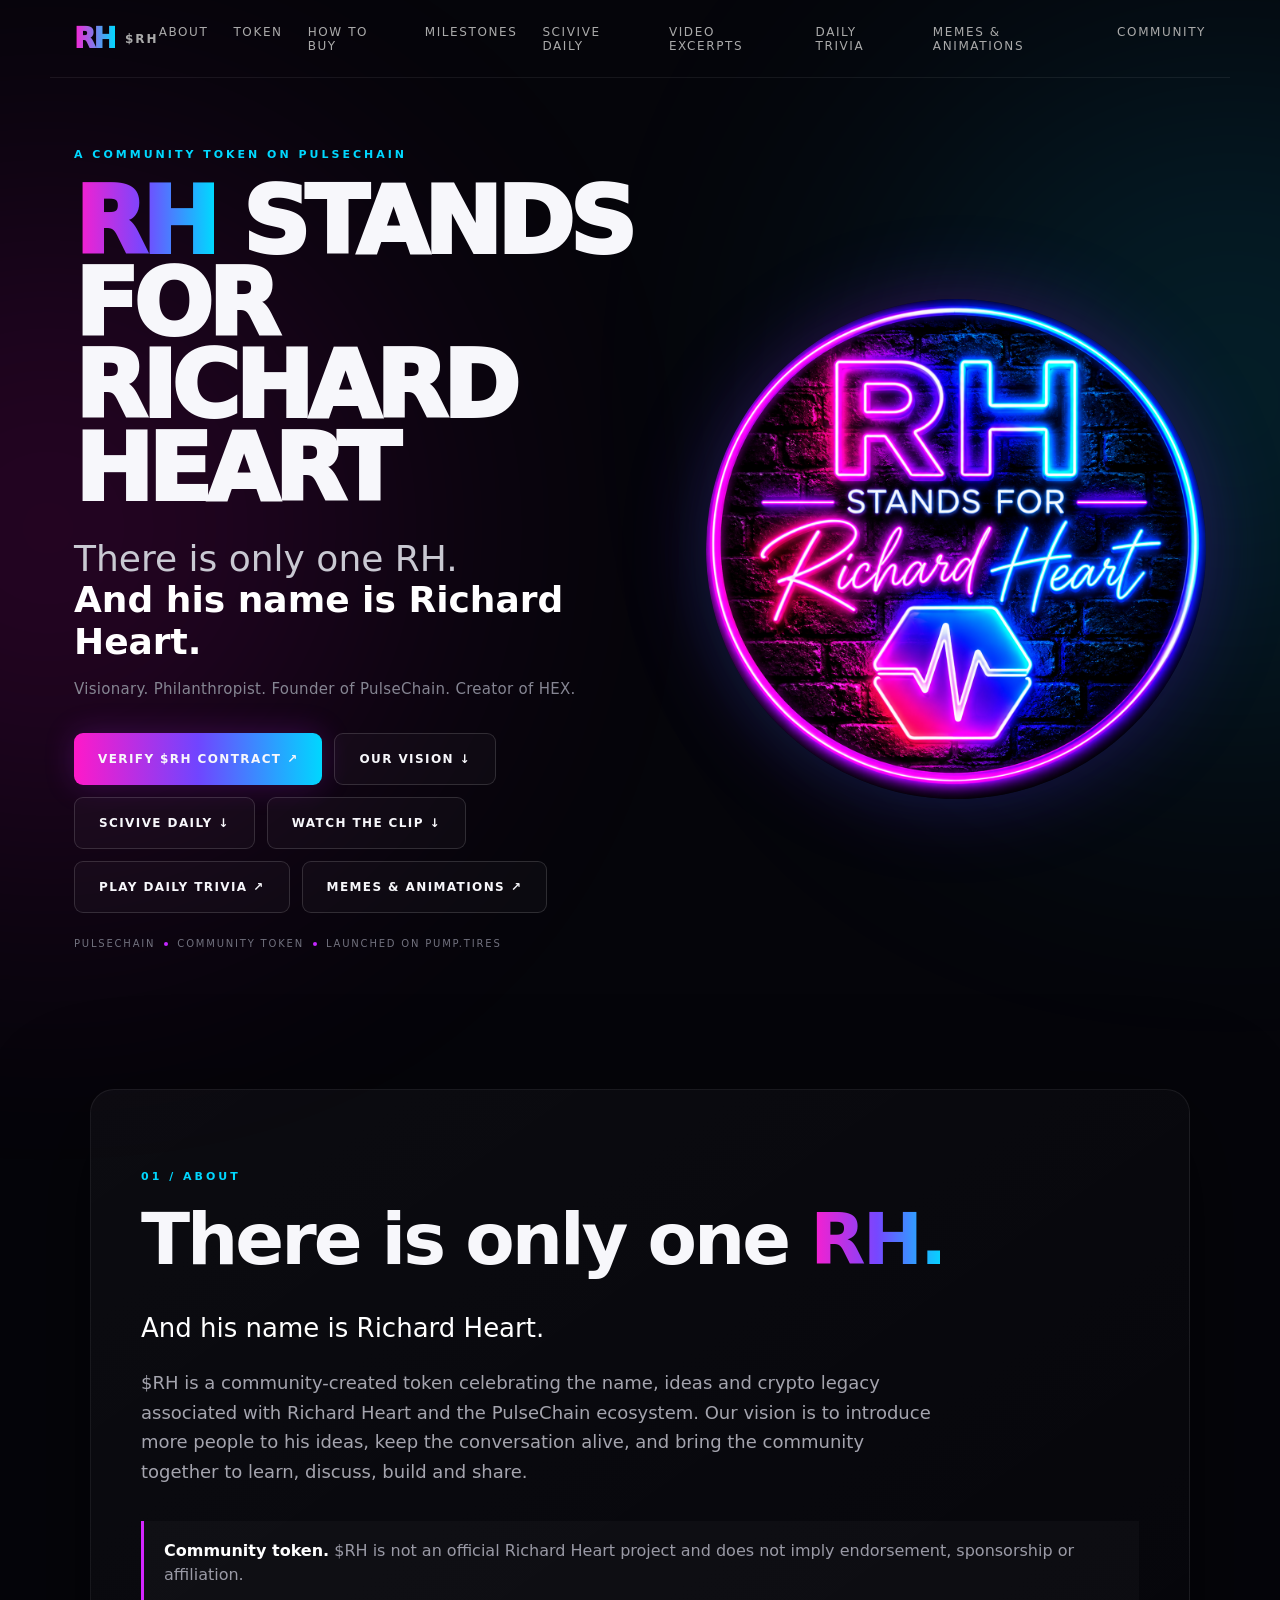
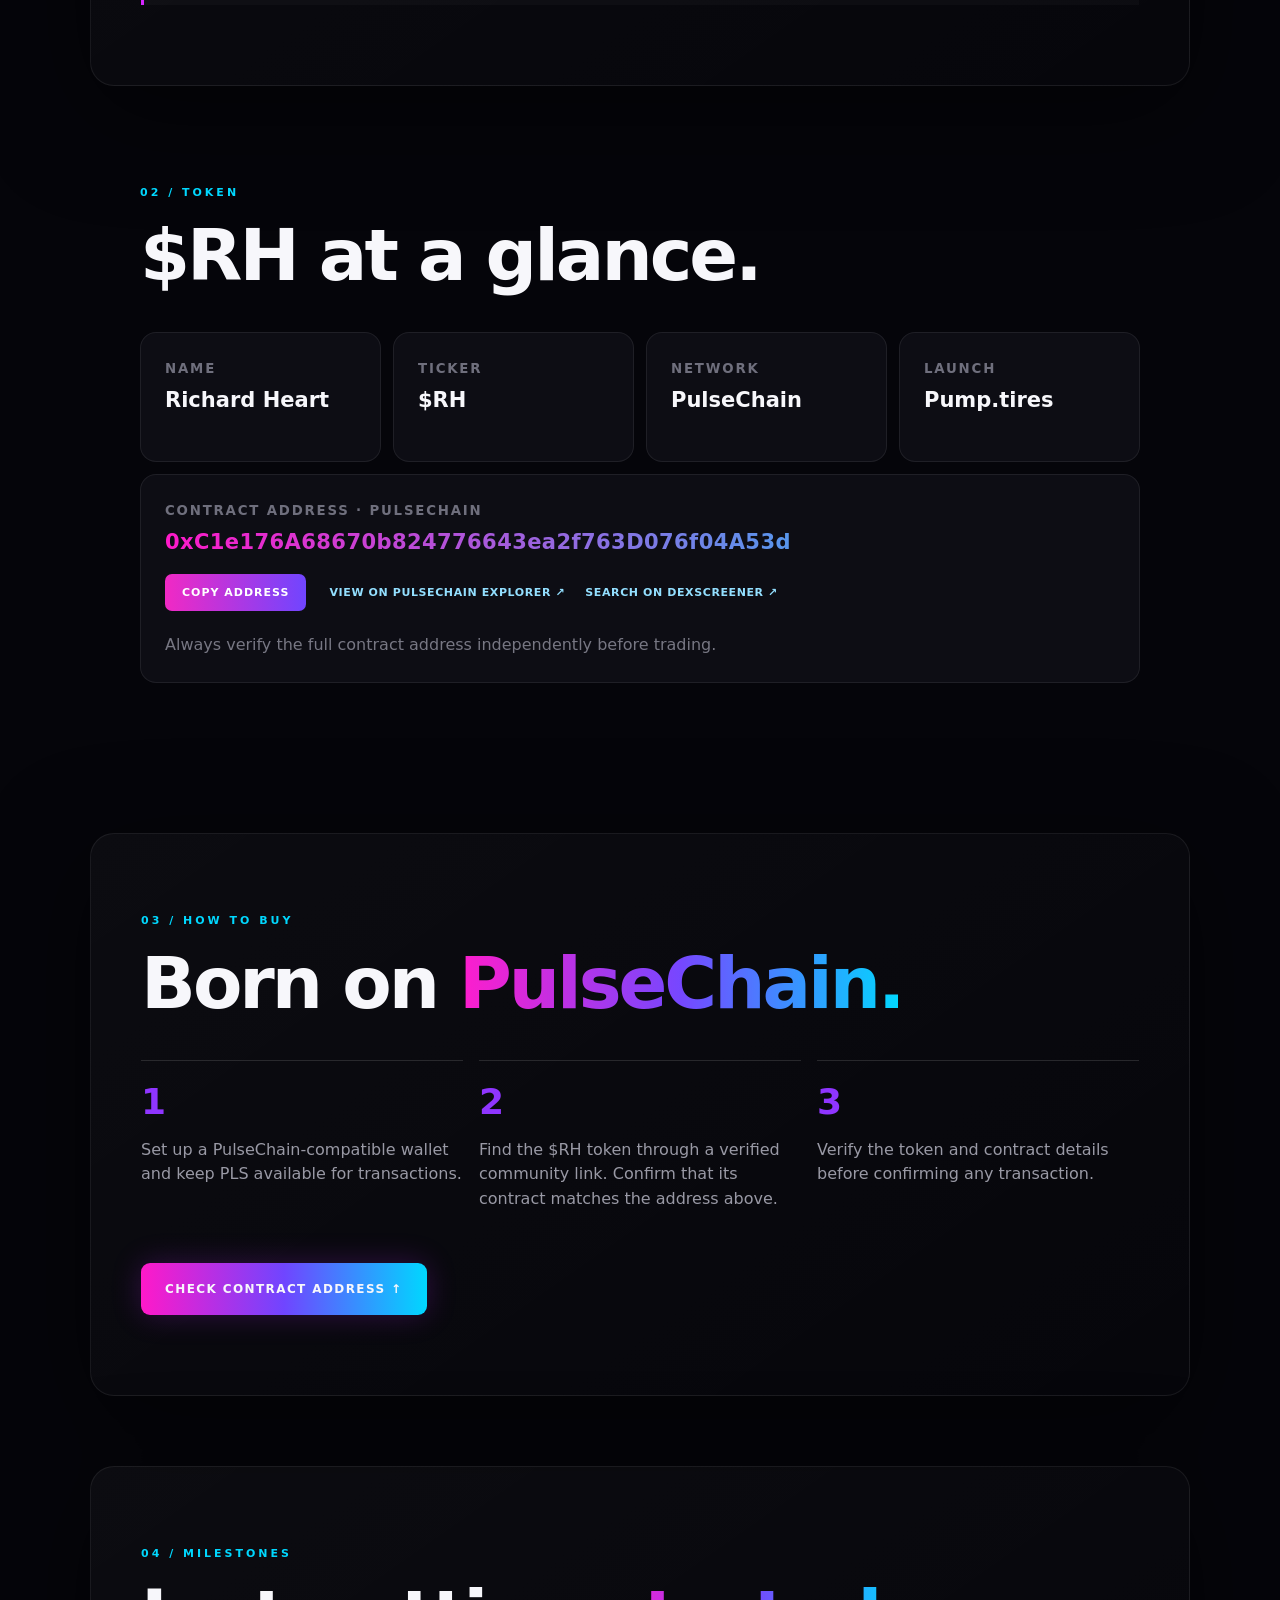
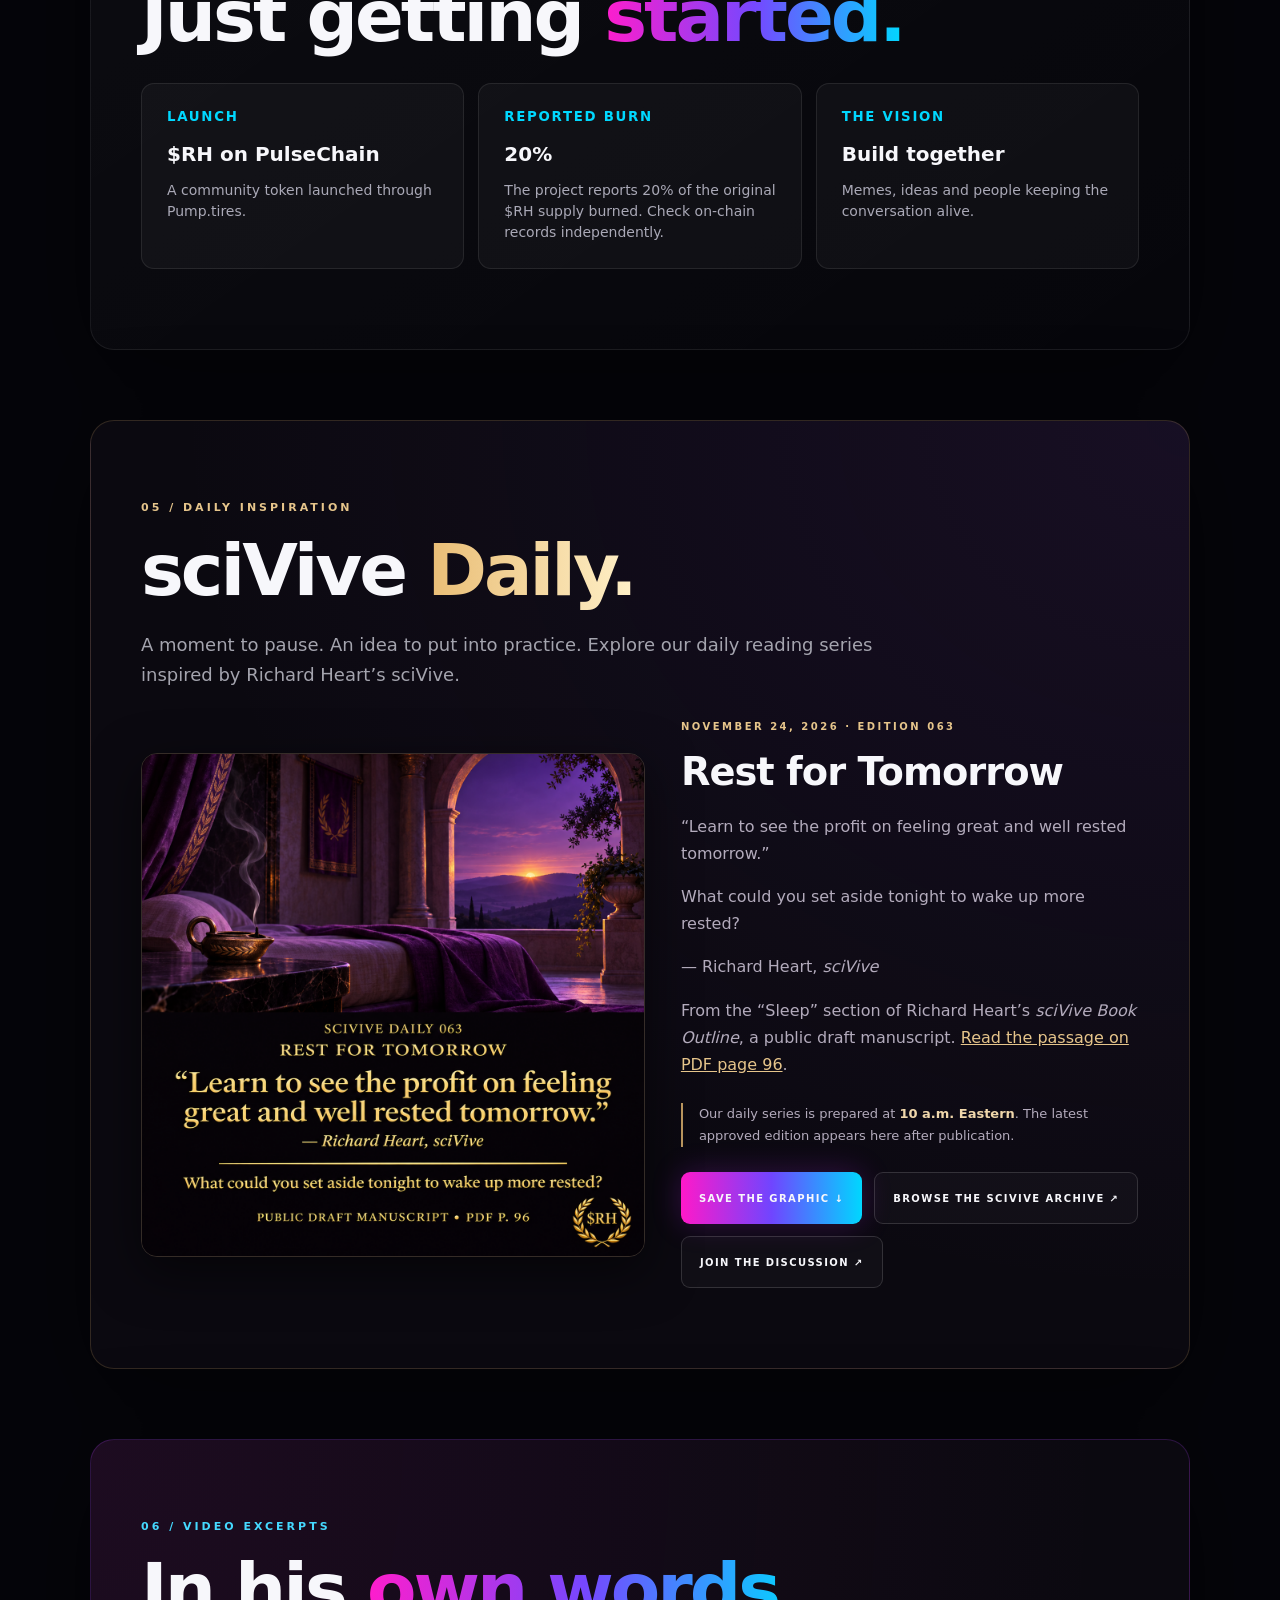
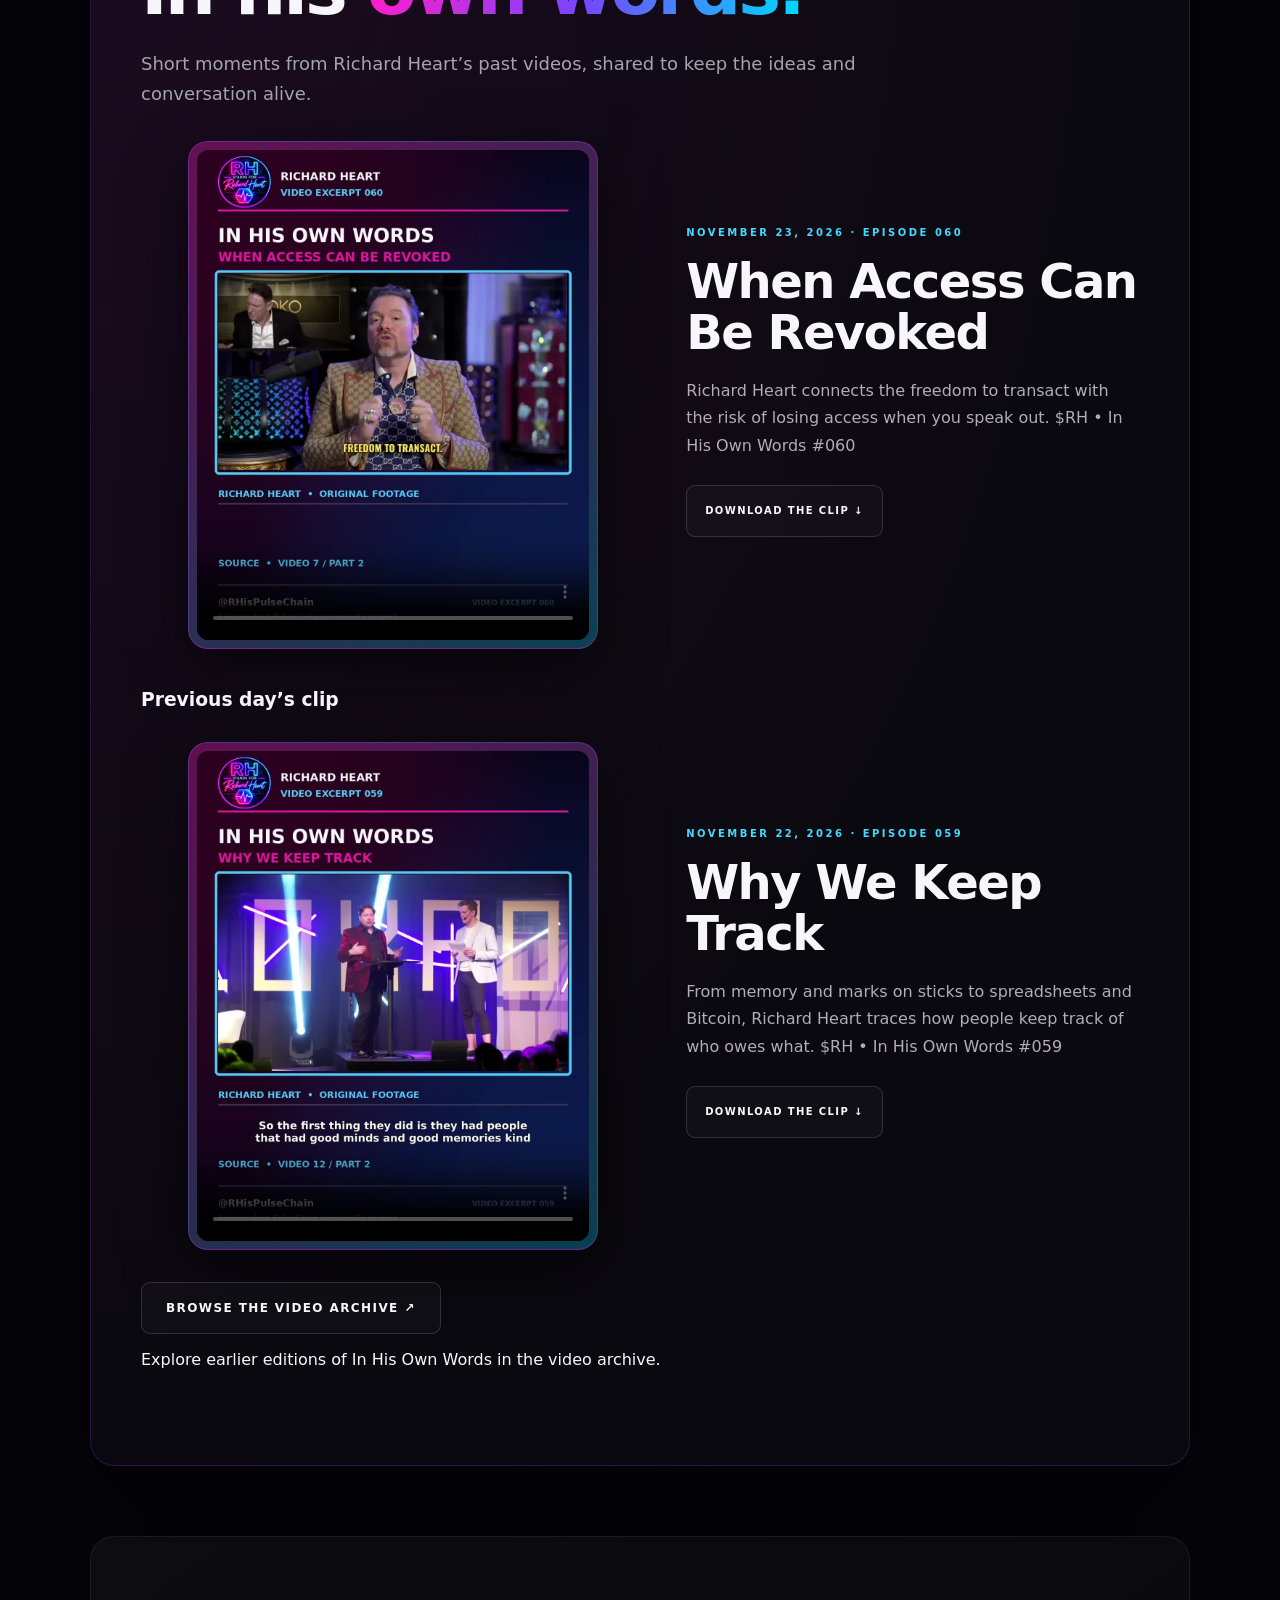
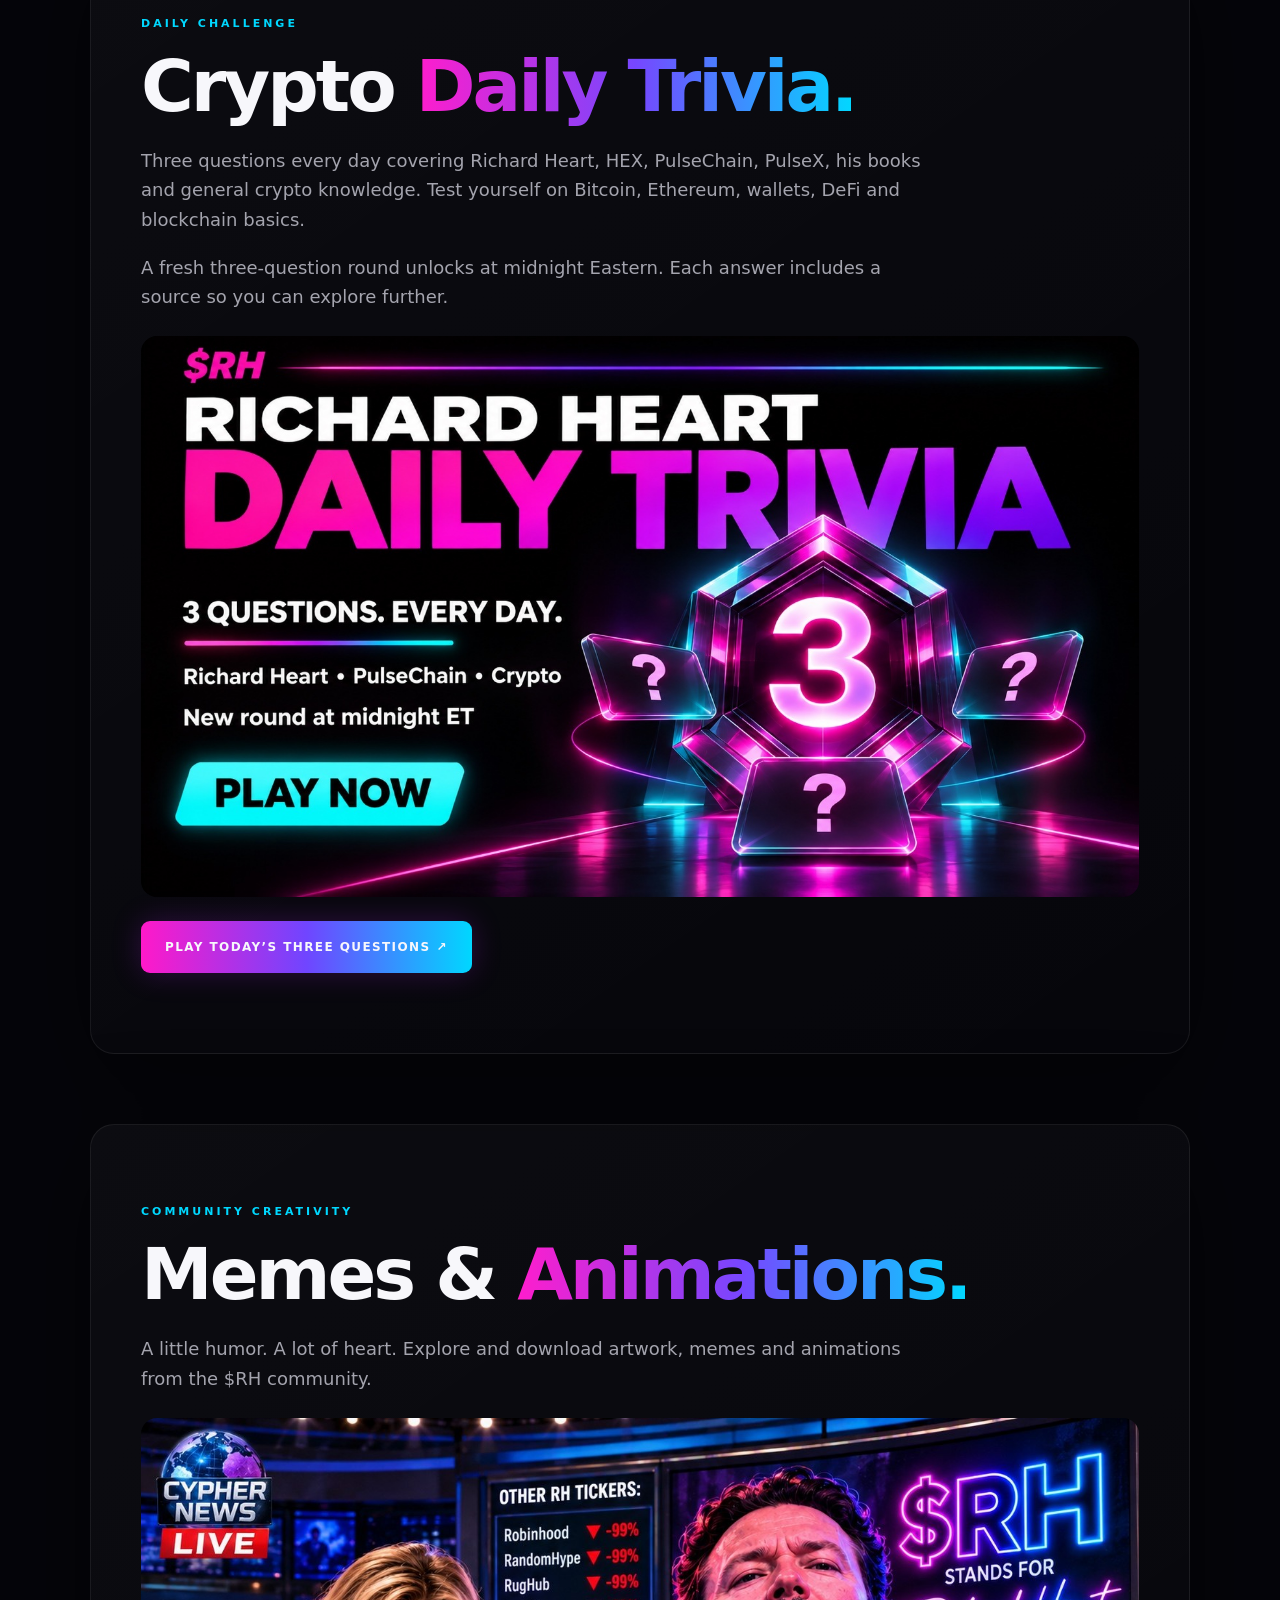
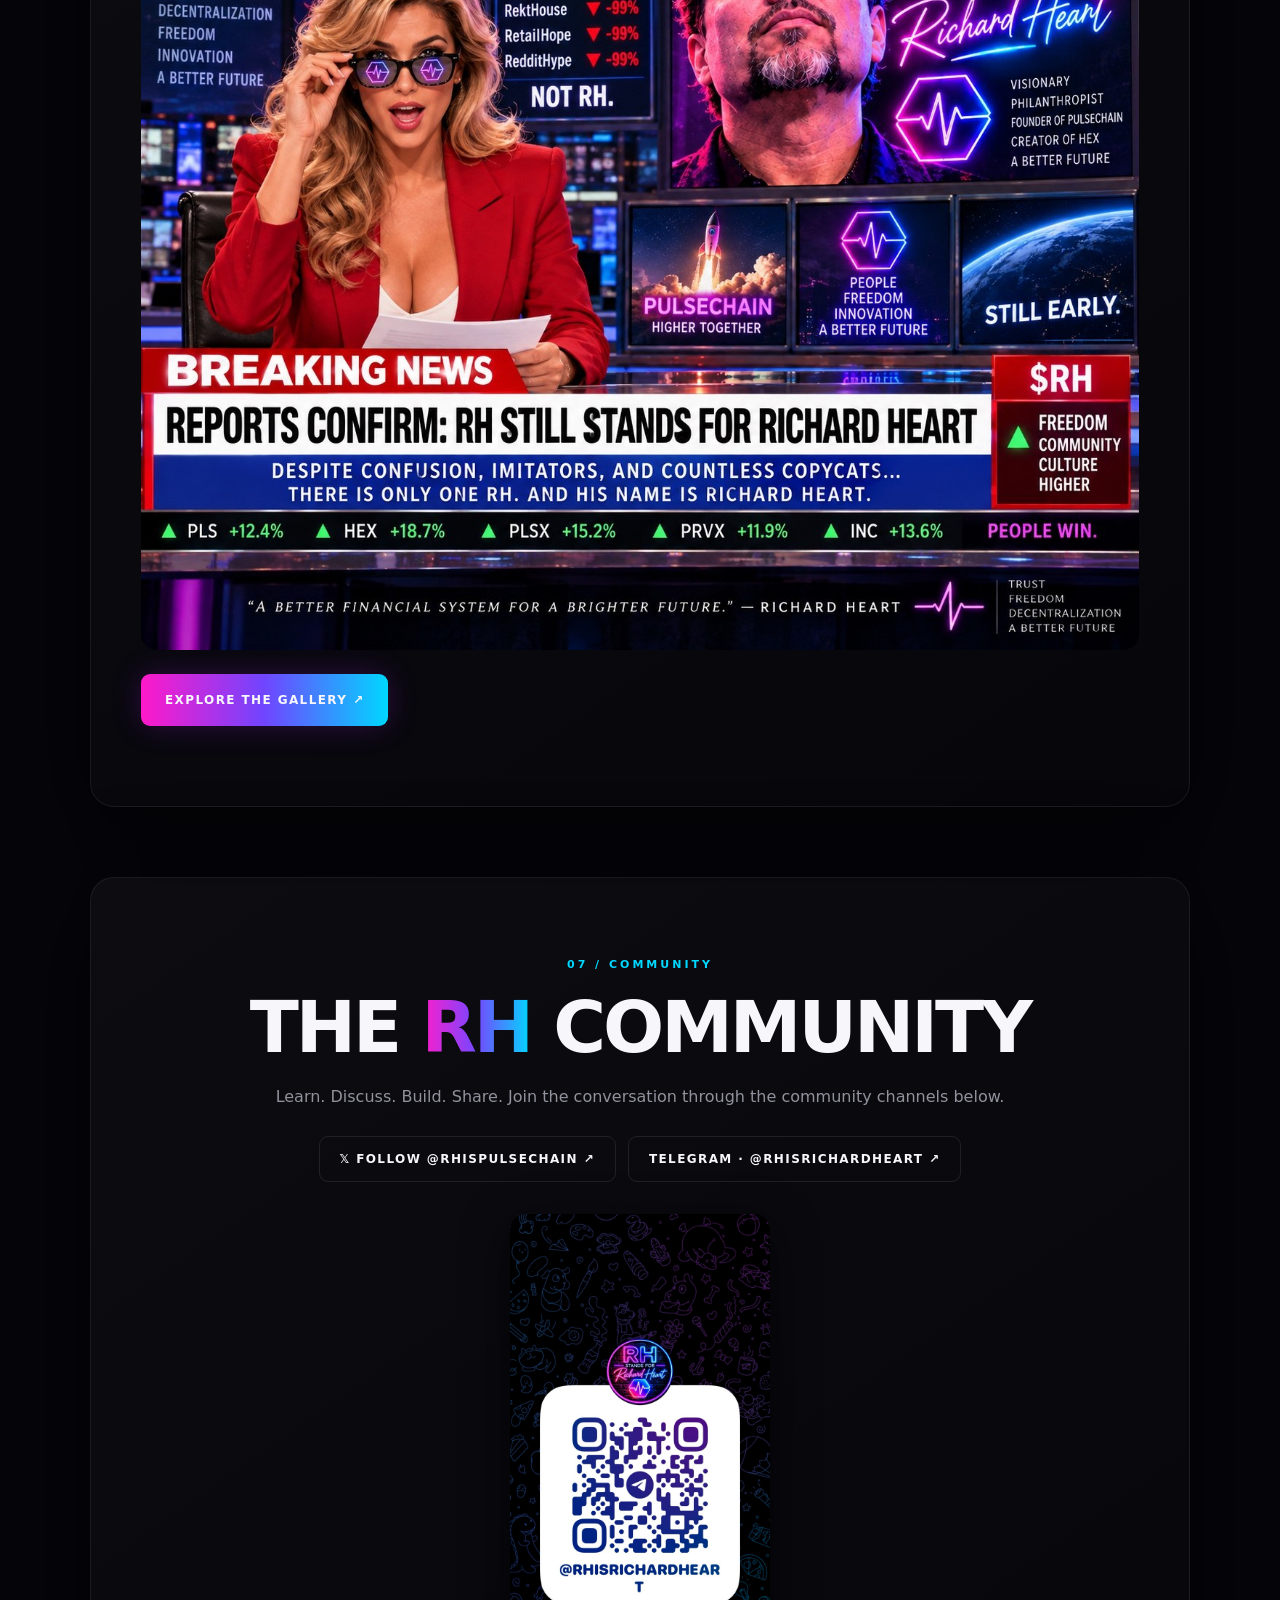
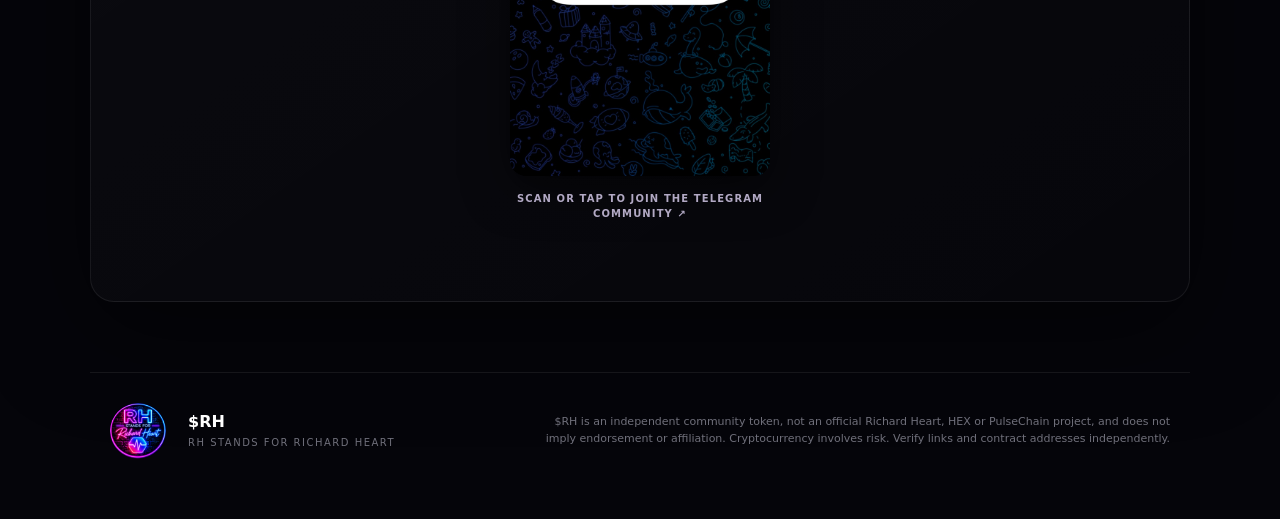
==== commit ebaf217f: "Publish sciVive Daily 063 — Rest for Tomorrow" ====
--- a/index.html
+++ b/index.html
@@ -103,19 +103,19 @@
       <h2 id="scivive-heading">sciVive <span>Daily.</span></h2>
       <p class="scivive-intro">A moment to pause. An idea to put into practice. Explore our daily reading series inspired by Richard Heart’s sciVive.</p>
       <div class="scivive-layout">
-        <a class="scivive-art" href="scivive-daily-062.png" target="_blank" rel="noopener noreferrer" aria-label="Open sciVive Daily edition 062 at full size">
-          <img src="scivive-daily-062.png" width="1254" height="1254" loading="lazy" alt="sciVive Daily 062. Funny stuff is funny because it doesn’t make sense. A Roman marble bust with a yellow rubber duck on its head.">
+        <a class="scivive-art" href="scivive-daily-063.png" target="_blank" rel="noopener noreferrer" aria-label="Open sciVive Daily edition 063 at full size">
+          <img src="scivive-daily-063.png" width="1254" height="1254" loading="lazy" alt="sciVive Daily 063. Learn to see the profit on feeling great and well rested tomorrow. A purple-lit Roman villa bedroom at dawn.">
         </a>
         <div class="scivive-copy">
-          <div class="scivive-label">NOVEMBER 23, 2026 · EDITION 062</div>
-          <h3>The Surprise in Humor</h3>
-          <p>“Funny stuff is funny because it doesn’t make sense.”</p>
-          <p>What made you laugh because it caught you off guard?</p>
+          <div class="scivive-label">NOVEMBER 24, 2026 · EDITION 063</div>
+          <h3>Rest for Tomorrow</h3>
+          <p>“Learn to see the profit on feeling great and well rested tomorrow.”</p>
+          <p>What could you set aside tonight to wake up more rested?</p>
           <p>— Richard Heart, <em>sciVive</em></p>
-          <p>Source is Richard Heart’s <em>sciVive Book Outline</em>, public draft manuscript, PDF page 58, under “Creativity.” <a href="https://ia600800.us.archive.org/30/items/SciViveBookOutline_201802/sciVive%20book%20outline.pdf#page=58" target="_blank" rel="noopener noreferrer" style="color:#e6c58b;text-decoration:underline">Read the passage</a>.</p>
+          <p>From the “Sleep” section of Richard Heart’s <em>sciVive Book Outline</em>, a public draft manuscript. <a href="https://ia600800.us.archive.org/30/items/SciViveBookOutline_201802/sciVive%20book%20outline.pdf#page=96" target="_blank" rel="noopener noreferrer" style="color:#e6c58b;text-decoration:underline">Read the passage on PDF page 96</a>.</p>
           <p class="scivive-schedule">Our daily series is prepared at <strong>10 a.m. Eastern</strong>. The latest approved edition appears here after publication.</p>
           <div class="scivive-actions">
-            <a class="btn primary" href="scivive-daily-062.png" download="sciVive-Daily-062.png">SAVE THE GRAPHIC ↓</a>
+            <a class="btn primary" href="scivive-daily-063.png" download="sciVive-Daily-063.png">SAVE THE GRAPHIC ↓</a>
             <a class="btn ghost" href="scivive-archive.html">BROWSE THE SCIVIVE ARCHIVE ↗</a>
             <a class="btn ghost" href="https://t.me/RHisRichardHeart" target="_blank" rel="noopener noreferrer">JOIN THE DISCUSSION ↗</a>
           </div>
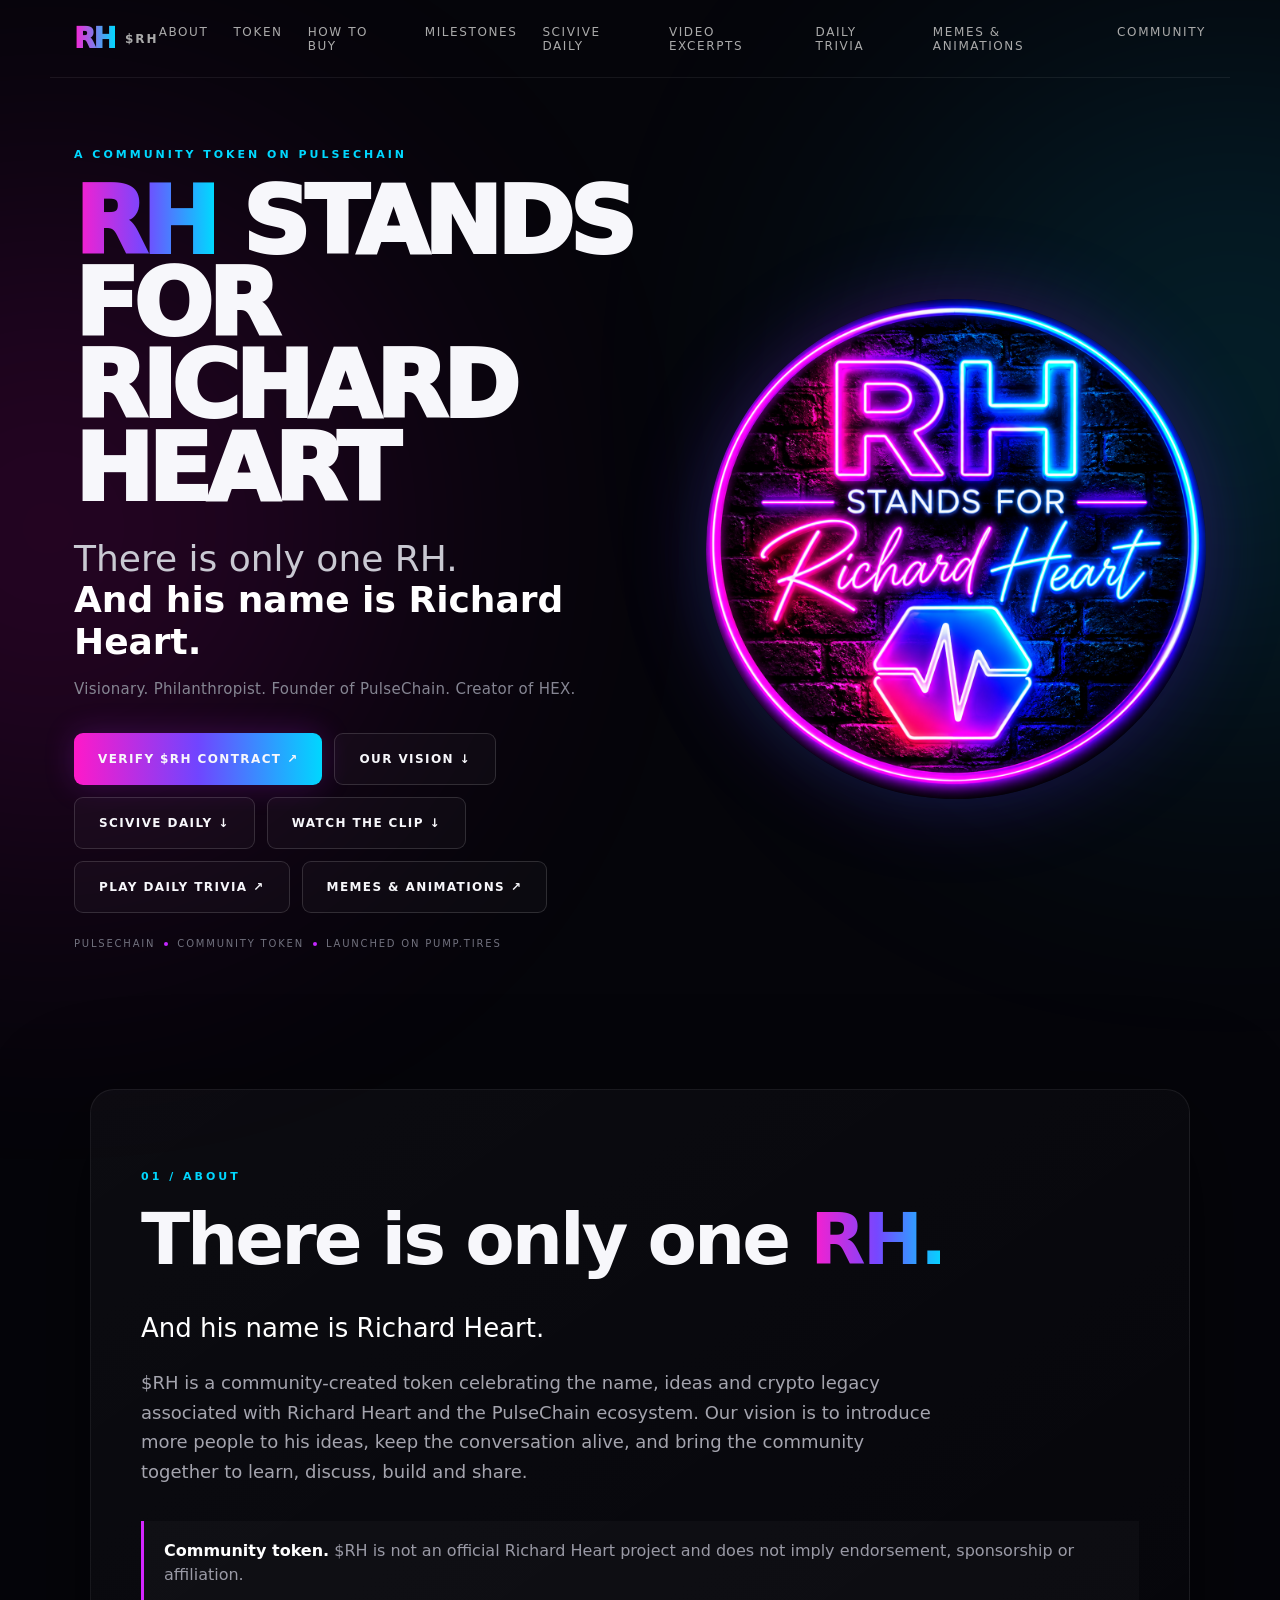
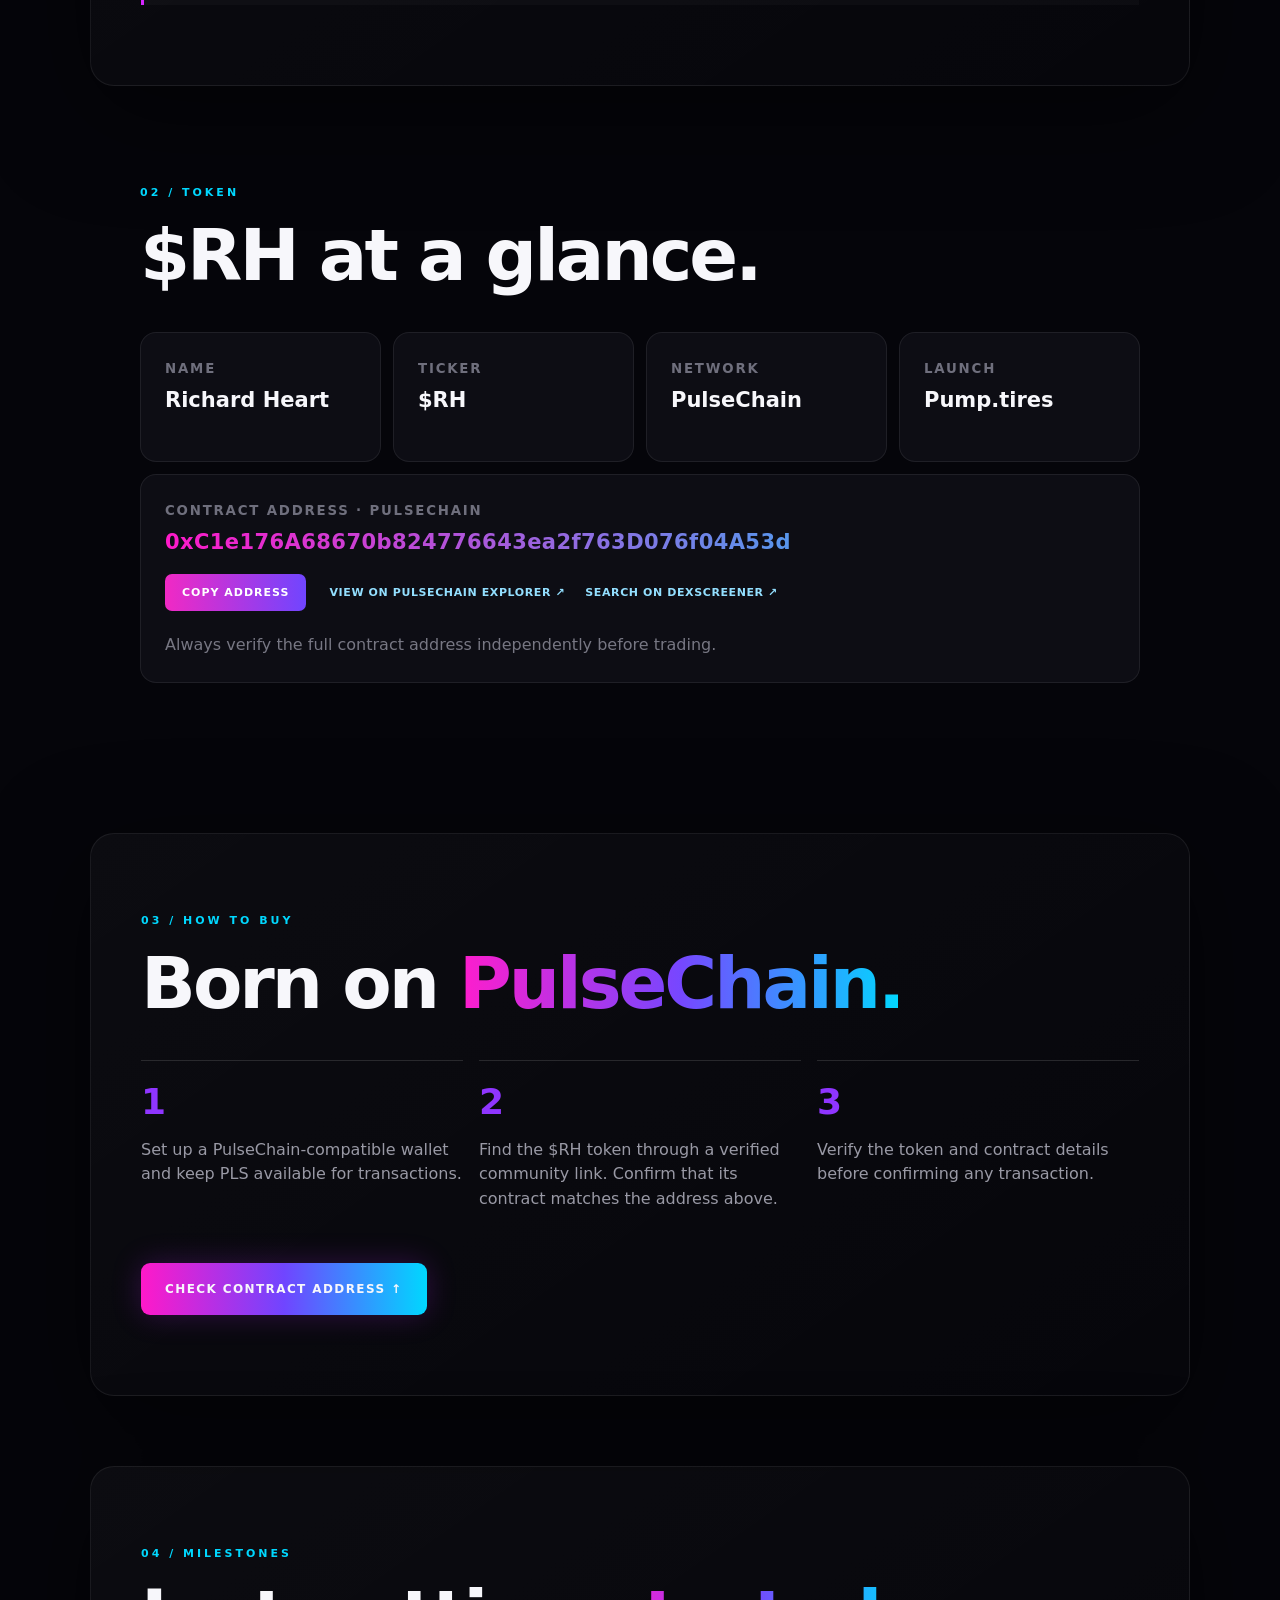
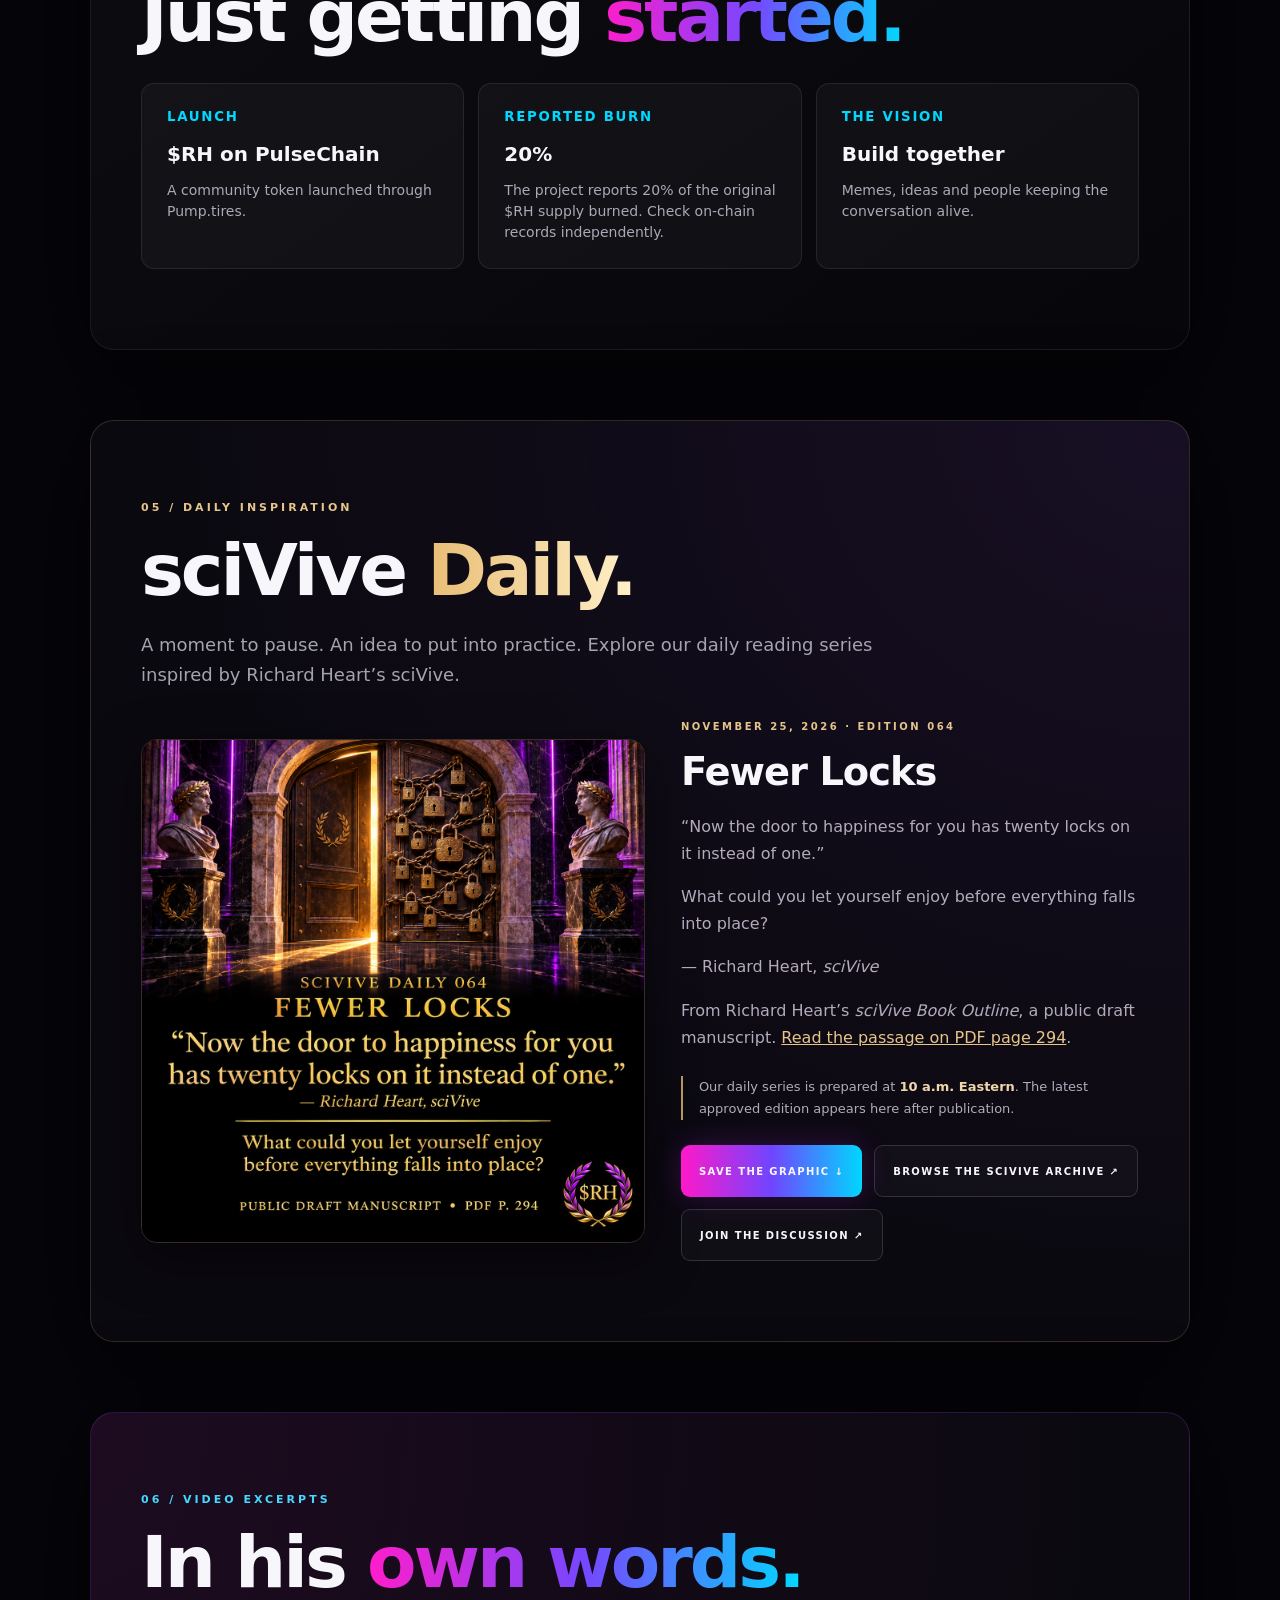
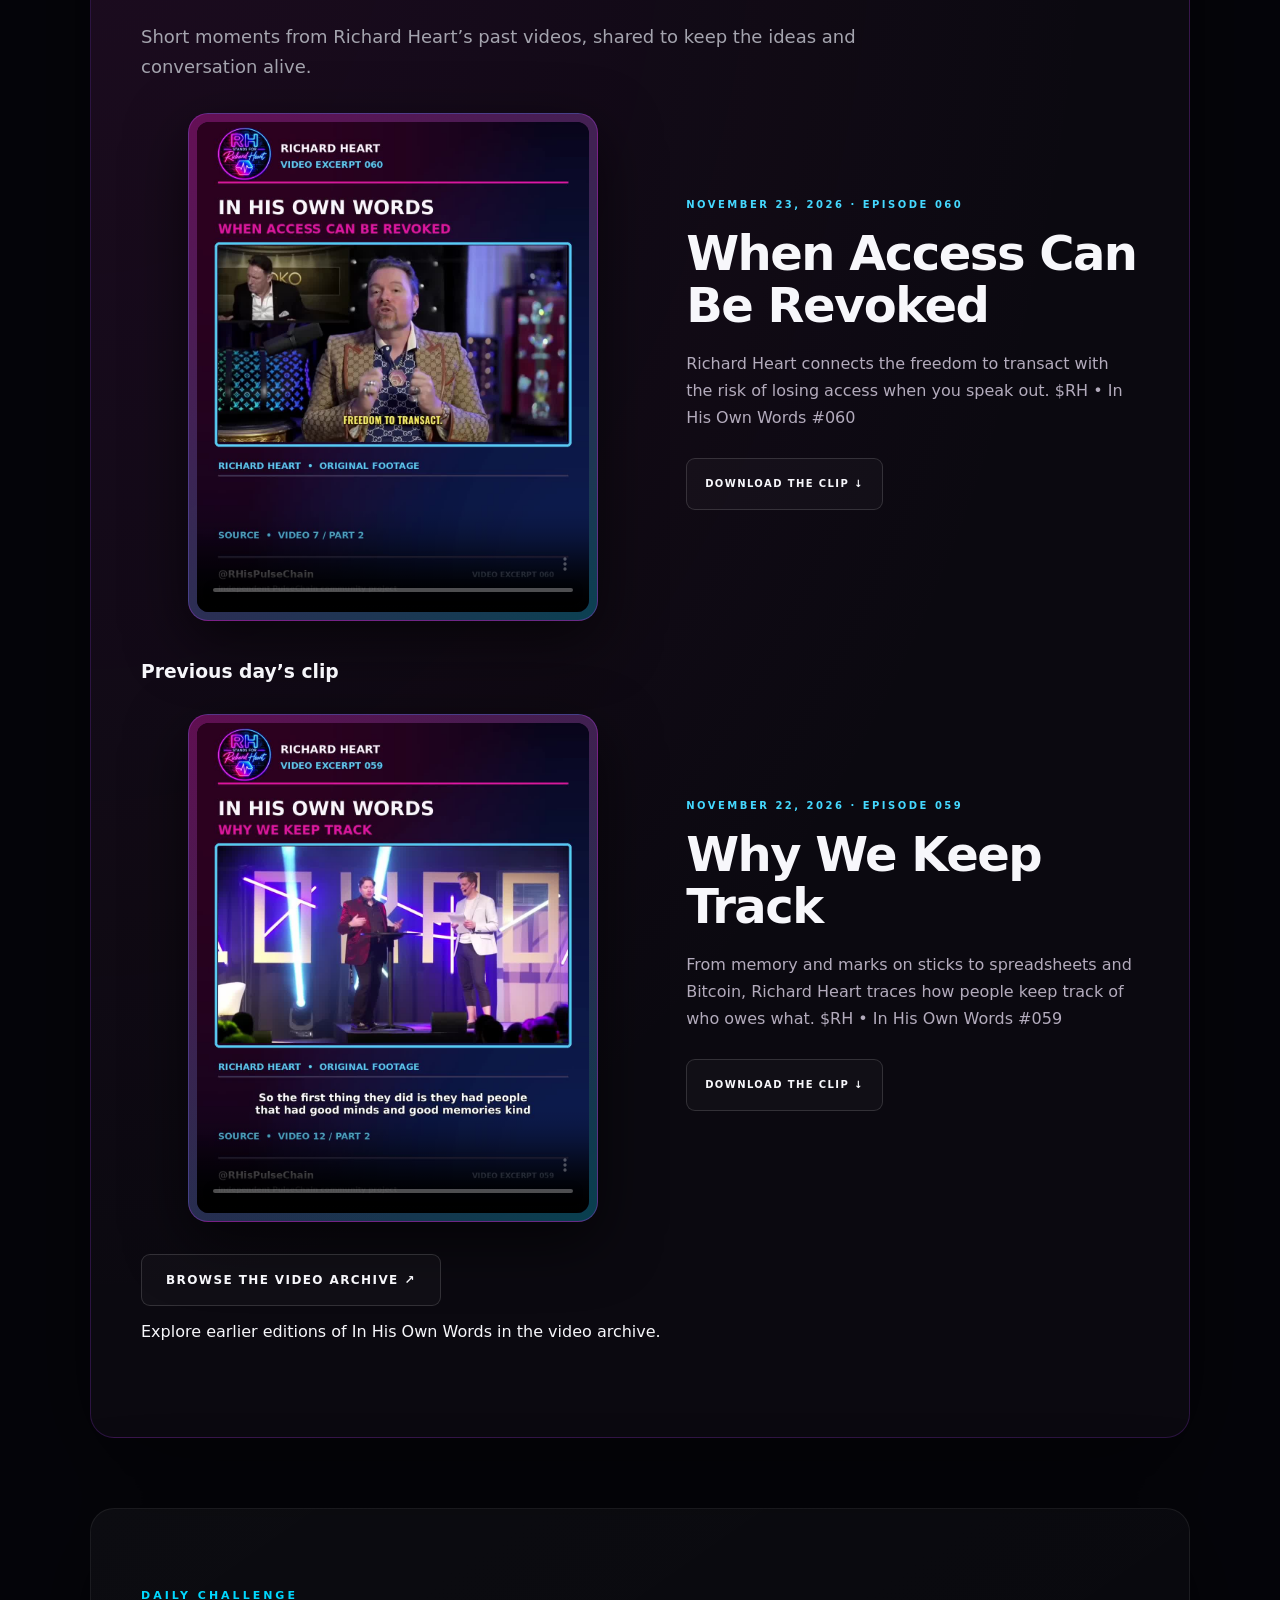
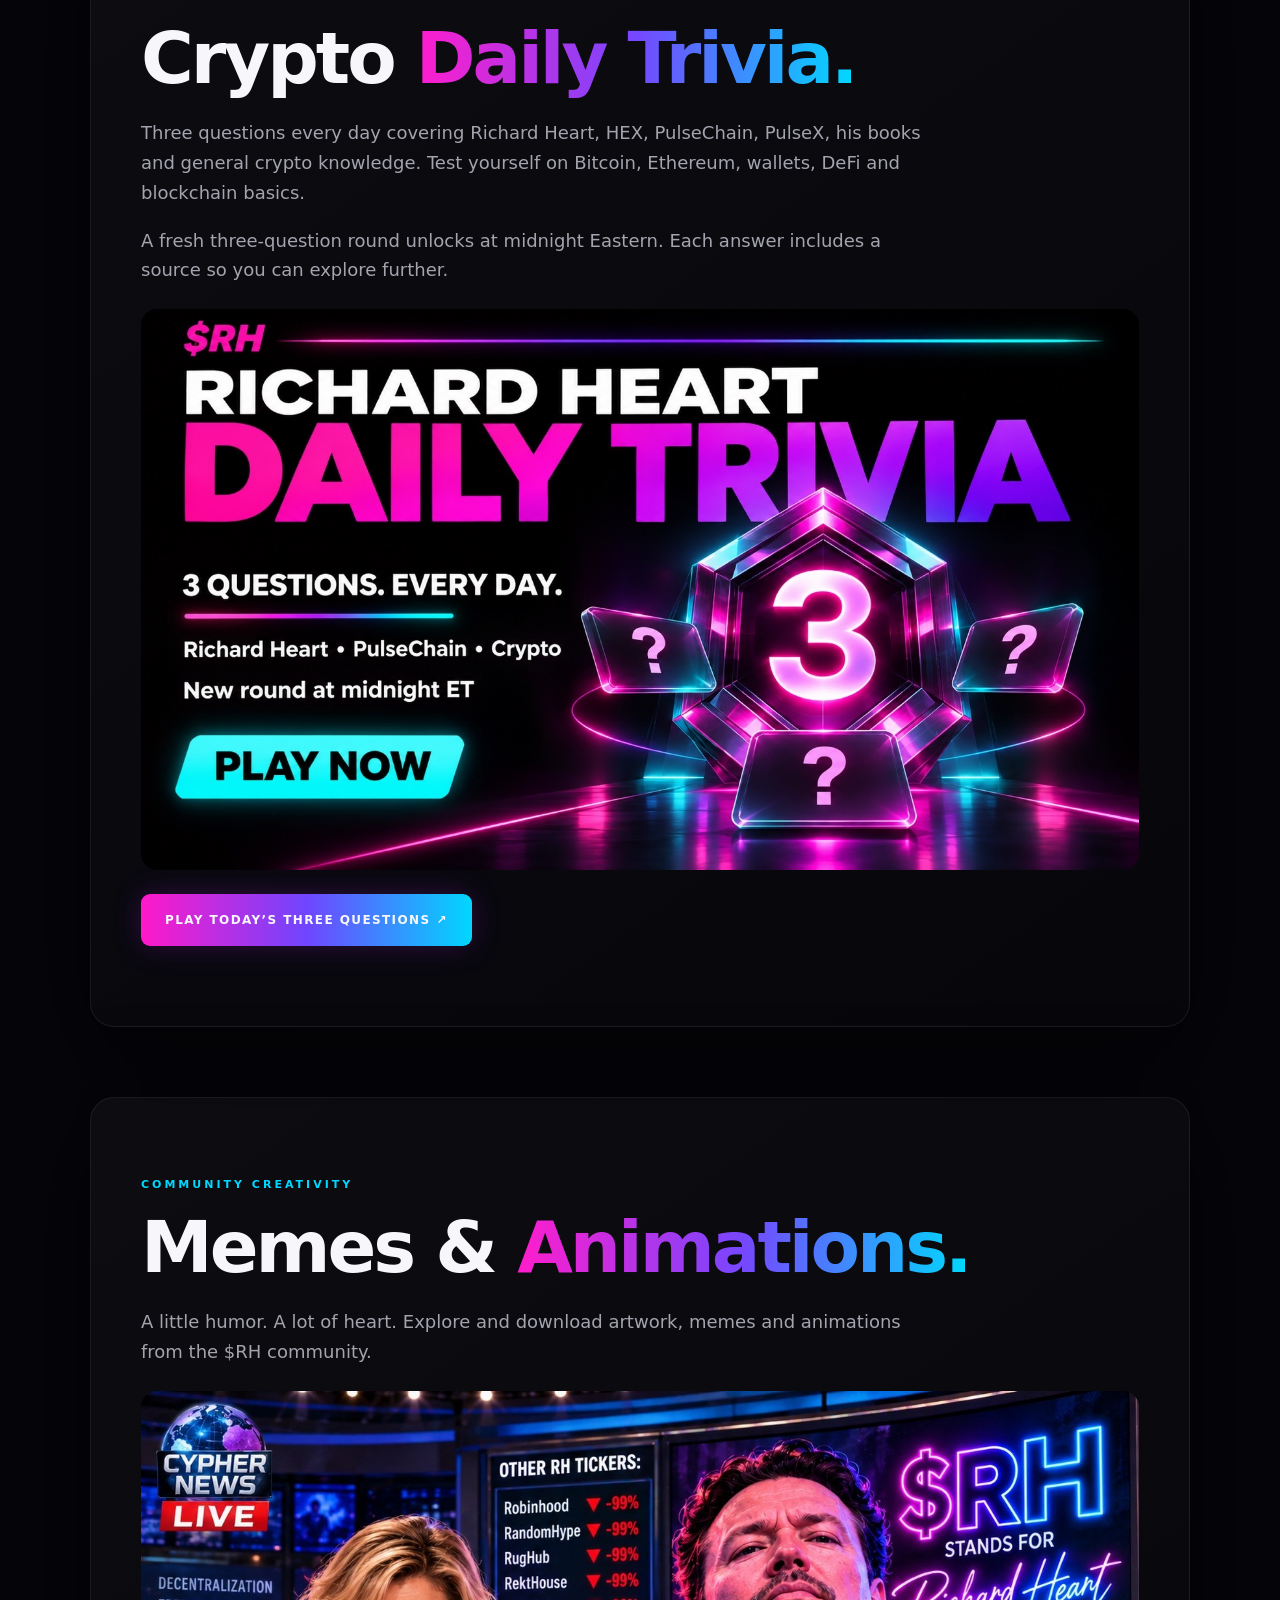
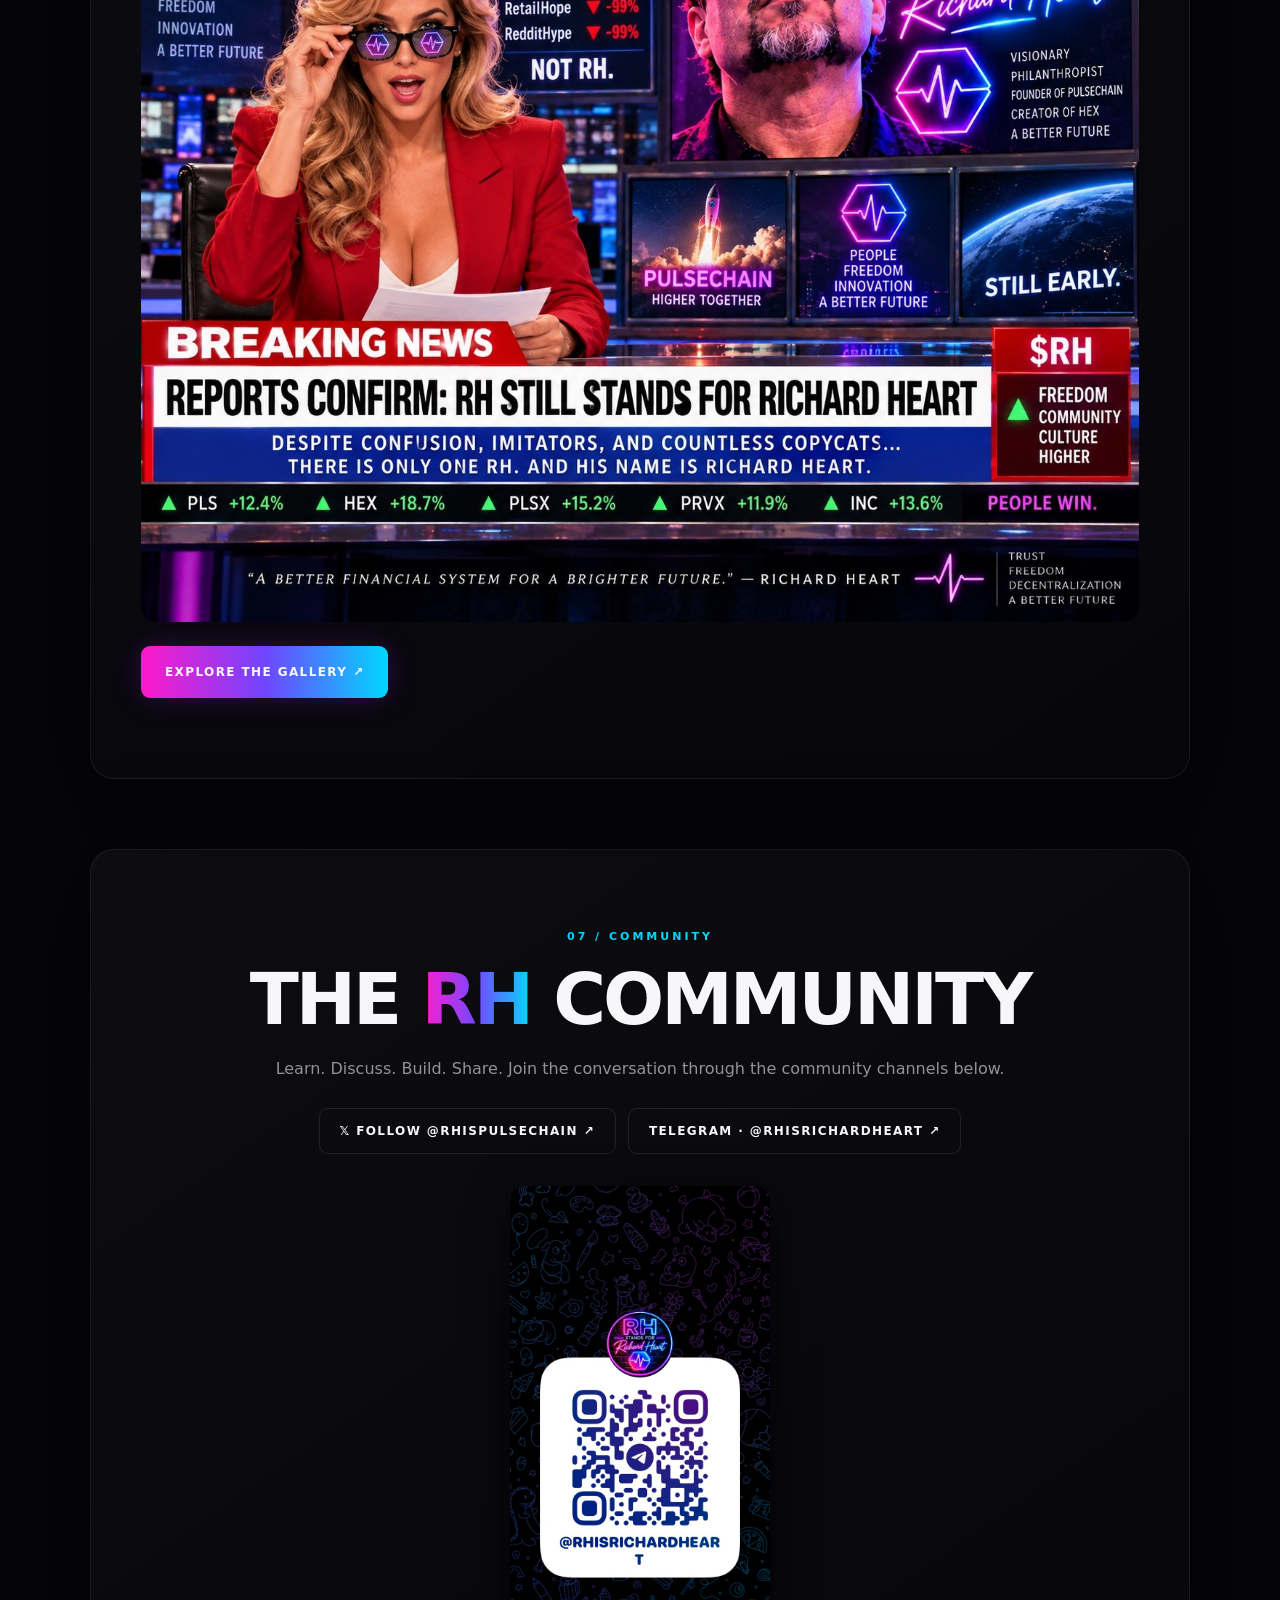
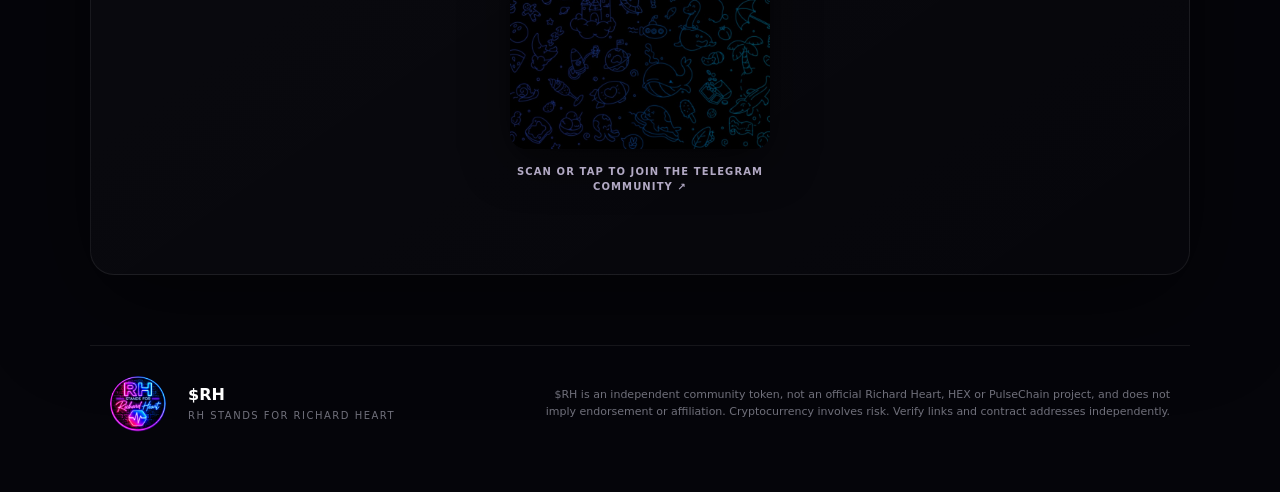
==== commit 1aa79129: "Publish sciVive Daily 064 — Fewer Locks" ====
--- a/index.html
+++ b/index.html
@@ -103,19 +103,19 @@
       <h2 id="scivive-heading">sciVive <span>Daily.</span></h2>
       <p class="scivive-intro">A moment to pause. An idea to put into practice. Explore our daily reading series inspired by Richard Heart’s sciVive.</p>
       <div class="scivive-layout">
-        <a class="scivive-art" href="scivive-daily-063.png" target="_blank" rel="noopener noreferrer" aria-label="Open sciVive Daily edition 063 at full size">
-          <img src="scivive-daily-063.png" width="1254" height="1254" loading="lazy" alt="sciVive Daily 063. Learn to see the profit on feeling great and well rested tomorrow. A purple-lit Roman villa bedroom at dawn.">
+        <a class="scivive-art" href="scivive-daily-064.png" target="_blank" rel="noopener noreferrer" aria-label="Open sciVive Daily edition 064 at full size">
+          <img src="scivive-daily-064.png" width="1254" height="1254" loading="lazy" alt="sciVive Daily 064. Now the door to happiness for you has twenty locks on it instead of one. An ornate bronze doorway with brass locks and golden light.">
         </a>
         <div class="scivive-copy">
-          <div class="scivive-label">NOVEMBER 24, 2026 · EDITION 063</div>
-          <h3>Rest for Tomorrow</h3>
-          <p>“Learn to see the profit on feeling great and well rested tomorrow.”</p>
-          <p>What could you set aside tonight to wake up more rested?</p>
+          <div class="scivive-label">NOVEMBER 25, 2026 · EDITION 064</div>
+          <h3>Fewer Locks</h3>
+          <p>“Now the door to happiness for you has twenty locks on it instead of one.”</p>
+          <p>What could you let yourself enjoy before everything falls into place?</p>
           <p>— Richard Heart, <em>sciVive</em></p>
-          <p>From the “Sleep” section of Richard Heart’s <em>sciVive Book Outline</em>, a public draft manuscript. <a href="https://ia600800.us.archive.org/30/items/SciViveBookOutline_201802/sciVive%20book%20outline.pdf#page=96" target="_blank" rel="noopener noreferrer" style="color:#e6c58b;text-decoration:underline">Read the passage on PDF page 96</a>.</p>
+          <p>From Richard Heart’s <em>sciVive Book Outline</em>, a public draft manuscript. <a href="https://ia600800.us.archive.org/30/items/SciViveBookOutline_201802/sciVive%20book%20outline.pdf#page=294" target="_blank" rel="noopener noreferrer" style="color:#e6c58b;text-decoration:underline">Read the passage on PDF page 294</a>.</p>
           <p class="scivive-schedule">Our daily series is prepared at <strong>10 a.m. Eastern</strong>. The latest approved edition appears here after publication.</p>
           <div class="scivive-actions">
-            <a class="btn primary" href="scivive-daily-063.png" download="sciVive-Daily-063.png">SAVE THE GRAPHIC ↓</a>
+            <a class="btn primary" href="scivive-daily-064.png" download="sciVive-Daily-064.png">SAVE THE GRAPHIC ↓</a>
             <a class="btn ghost" href="scivive-archive.html">BROWSE THE SCIVIVE ARCHIVE ↗</a>
             <a class="btn ghost" href="https://t.me/RHisRichardHeart" target="_blank" rel="noopener noreferrer">JOIN THE DISCUSSION ↗</a>
           </div>
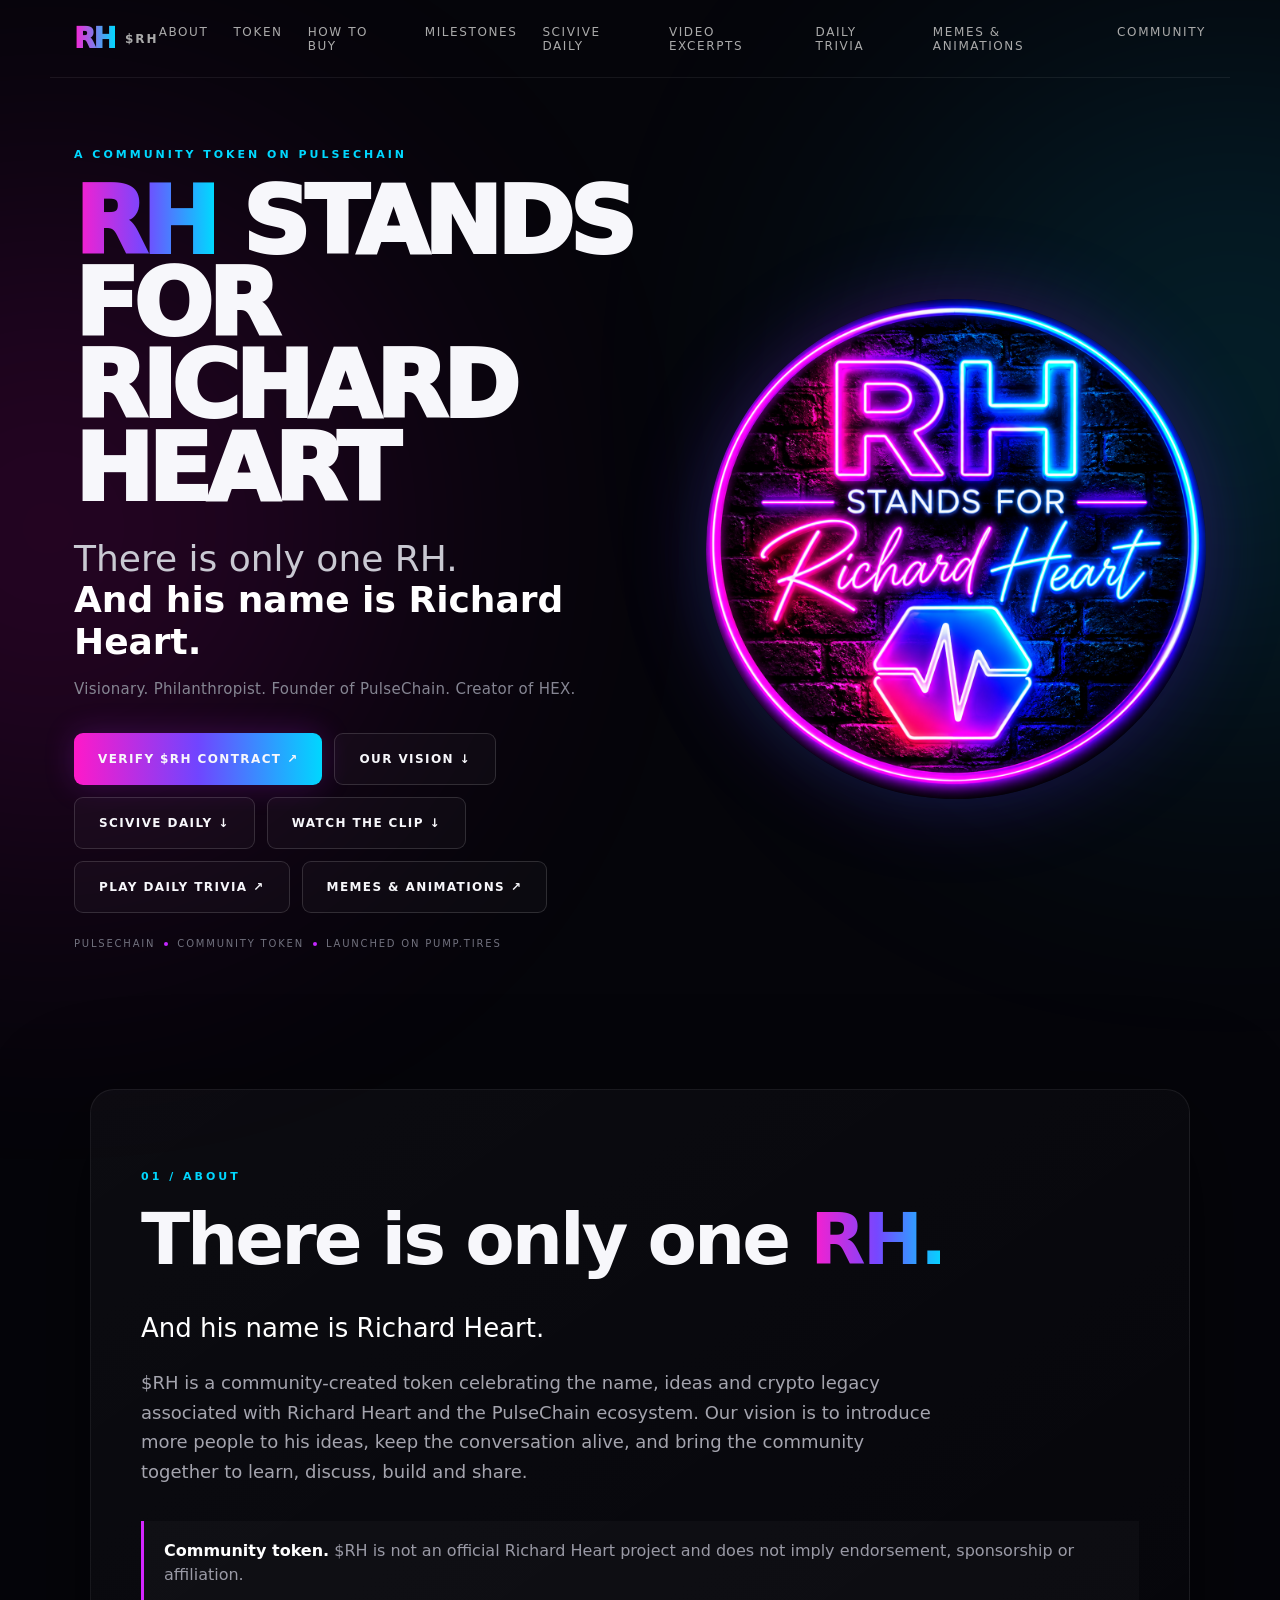
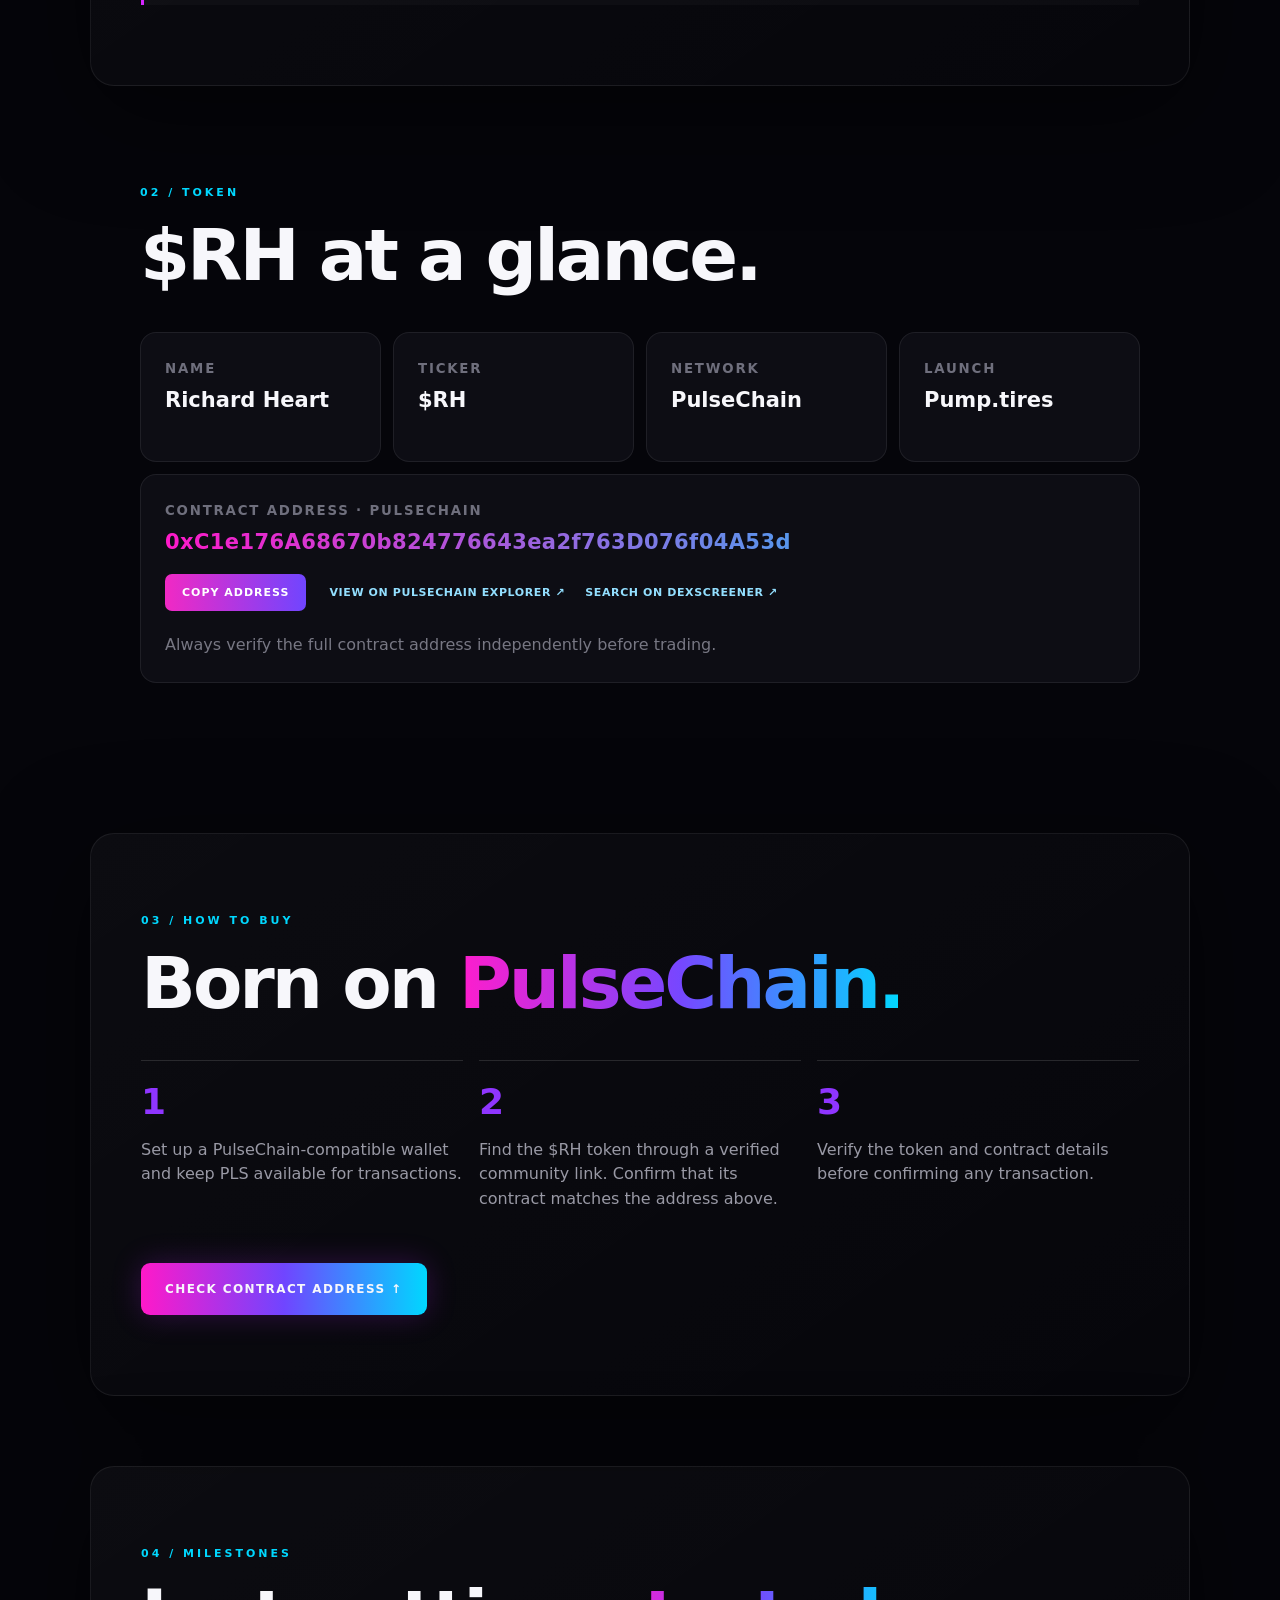
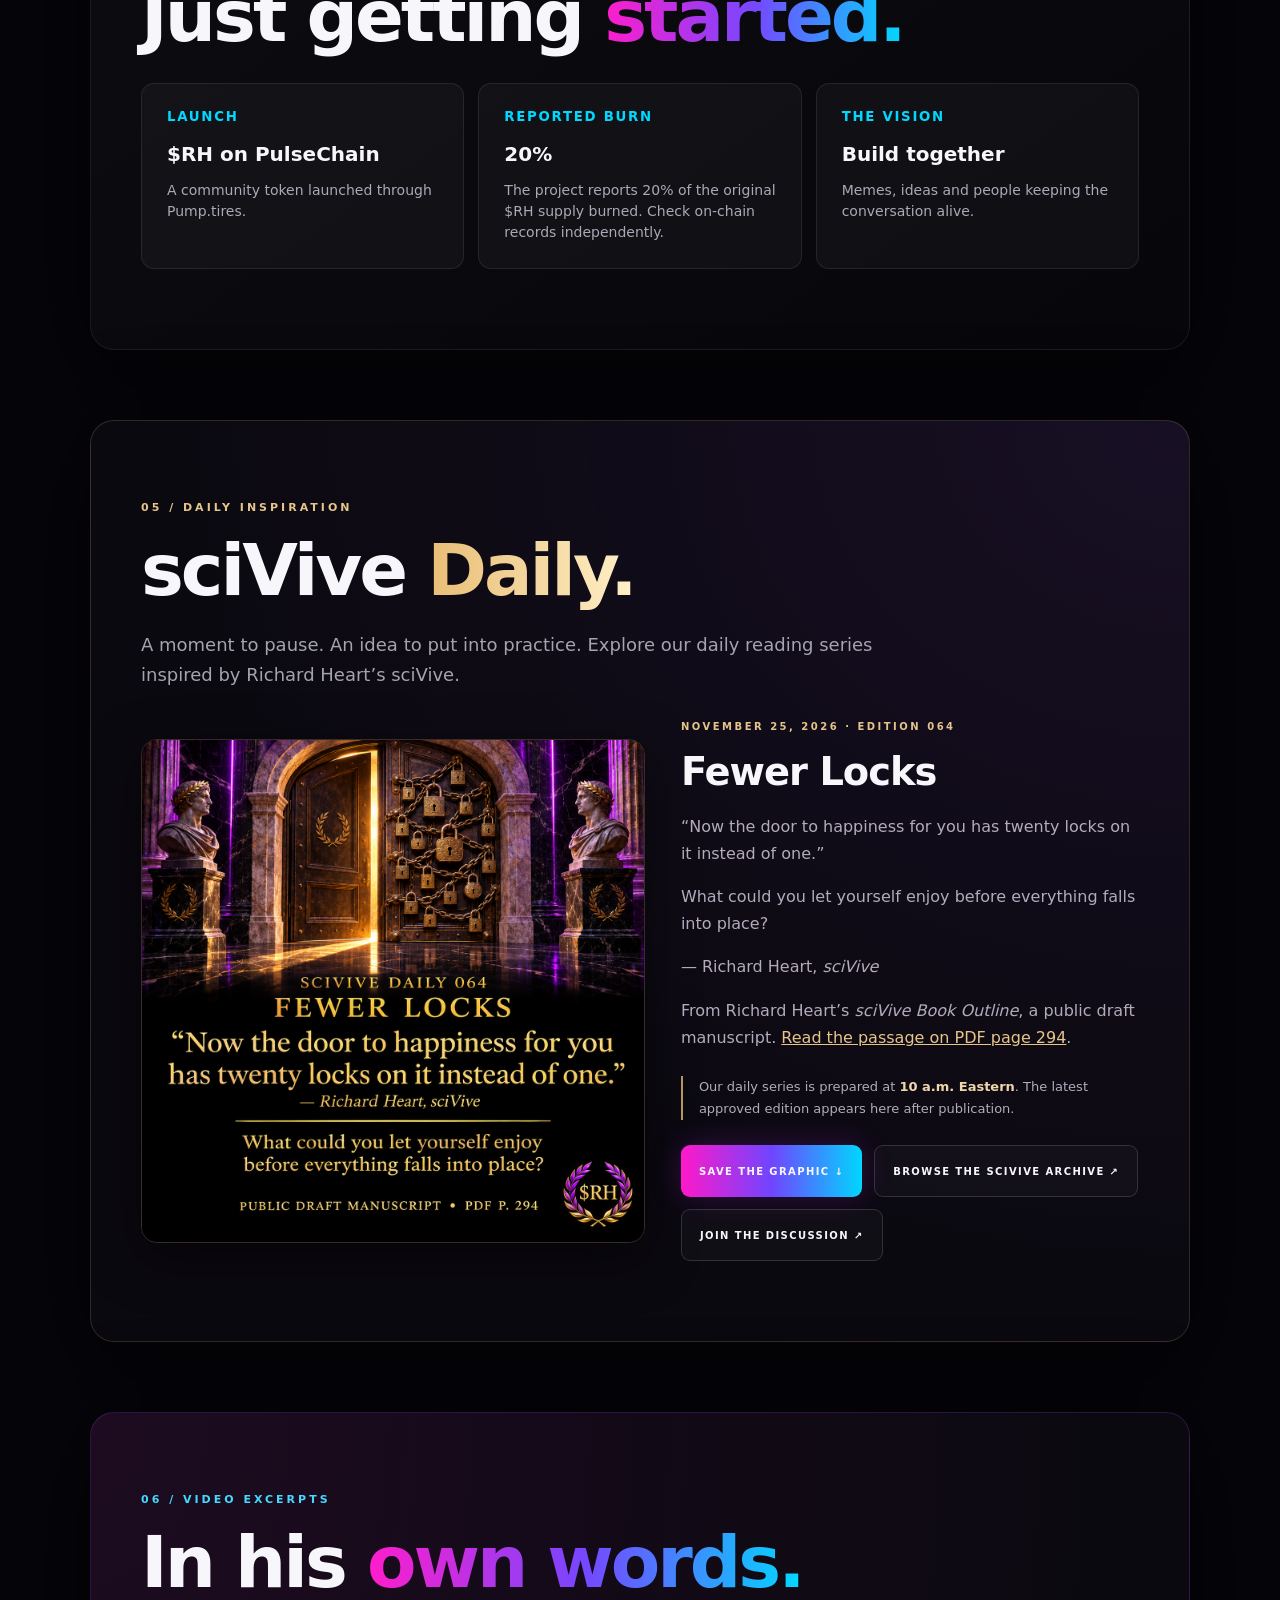
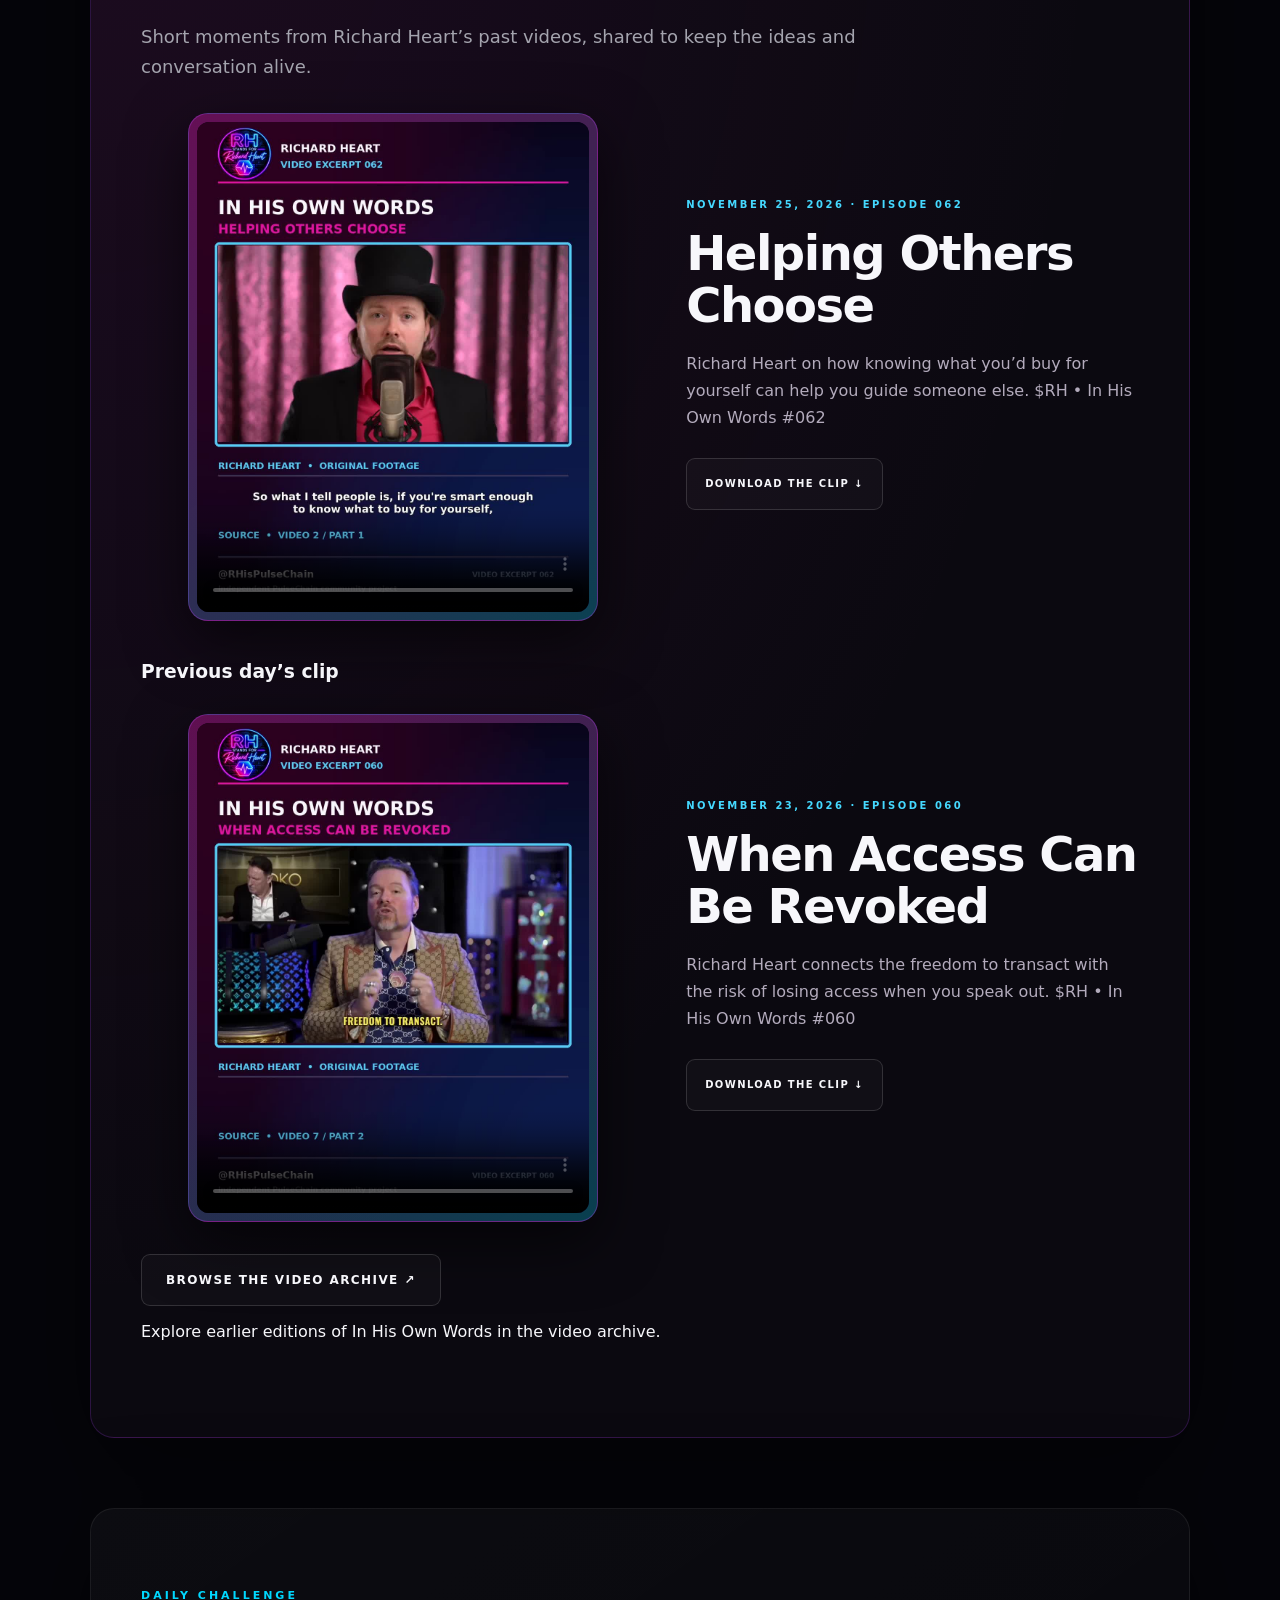
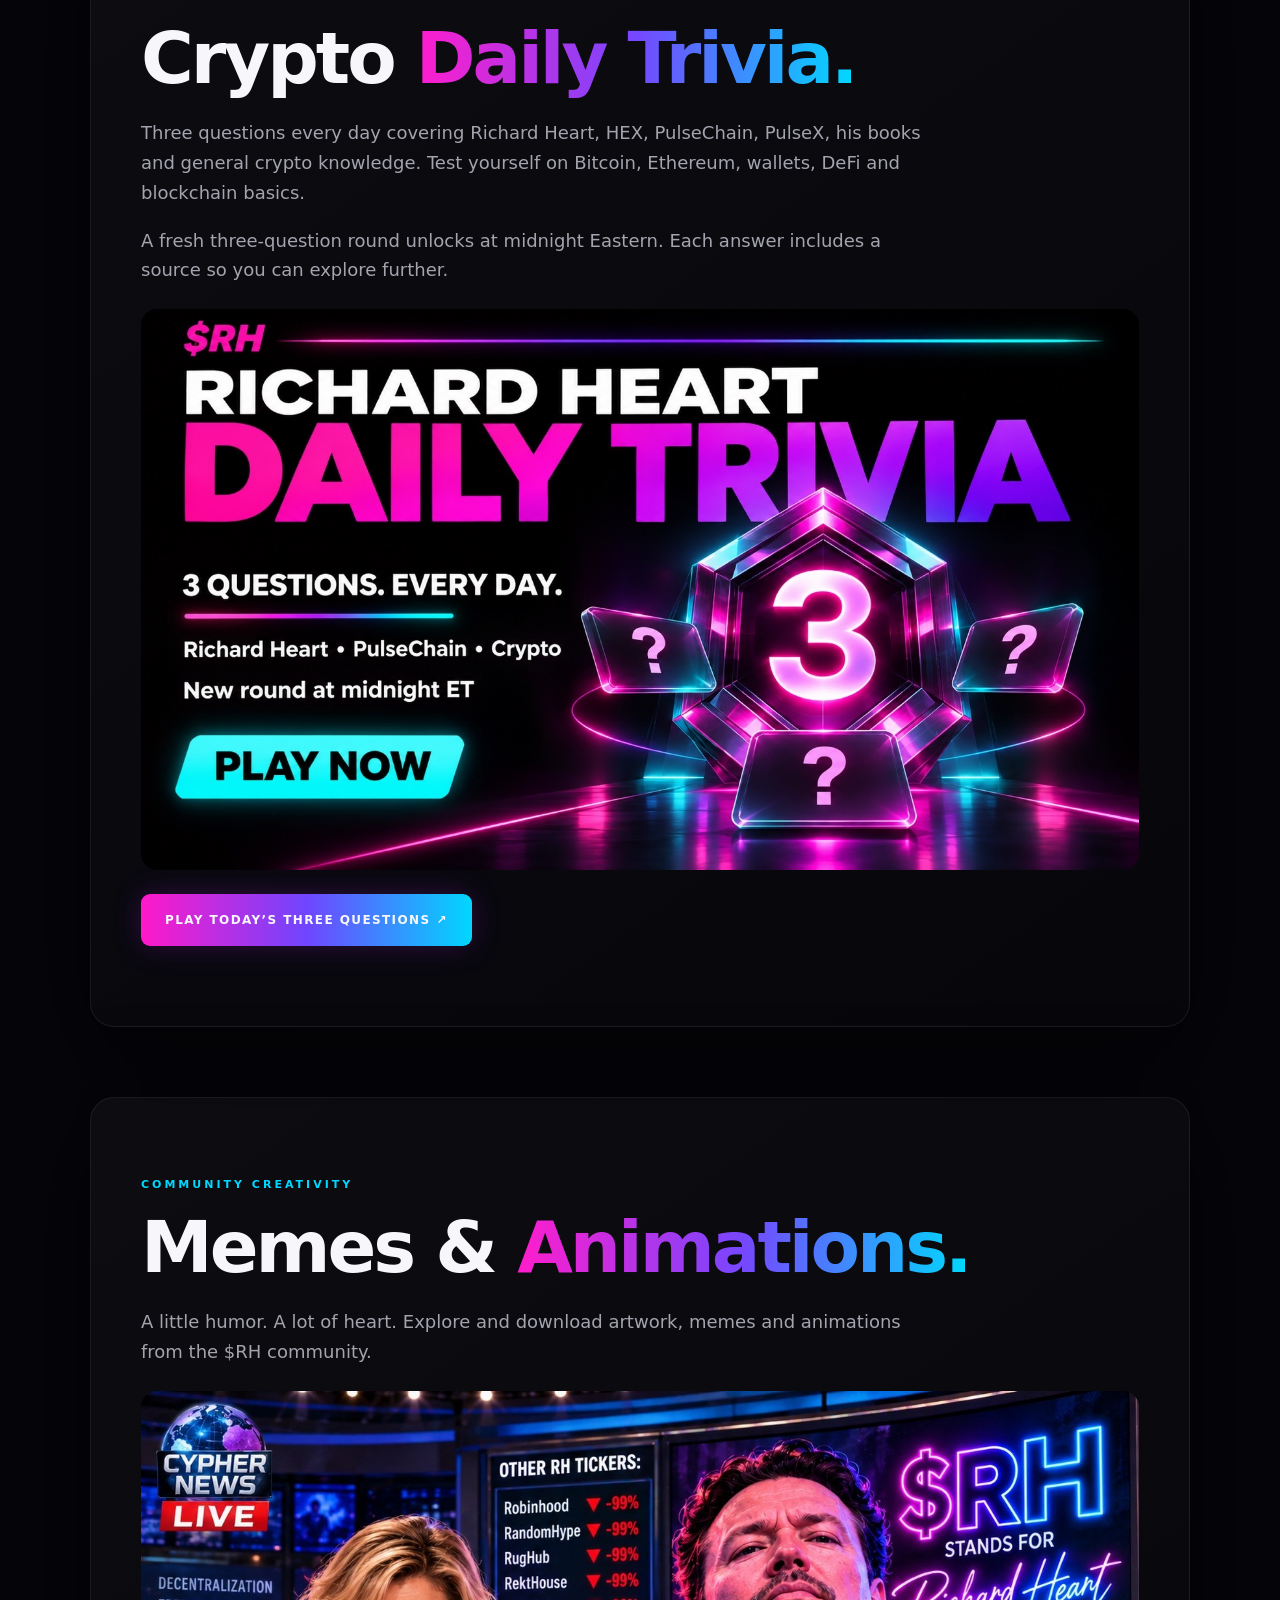
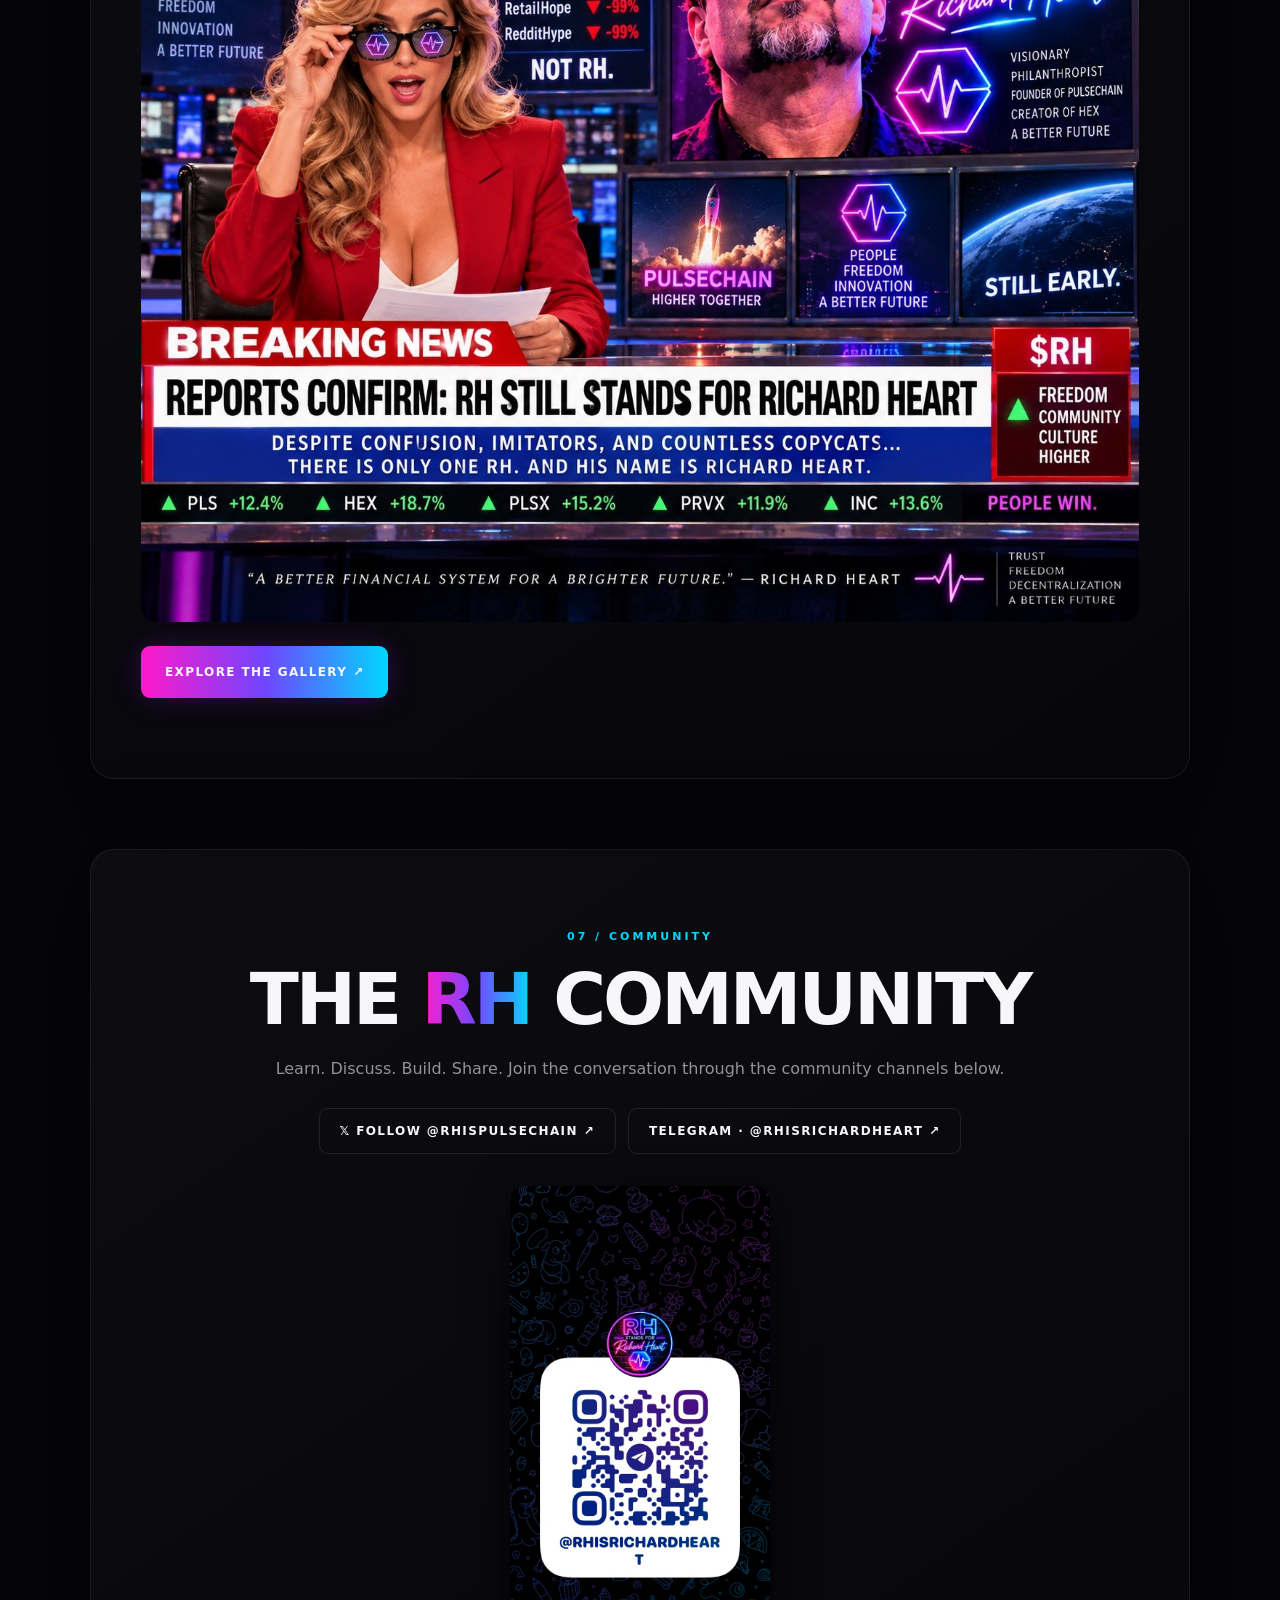
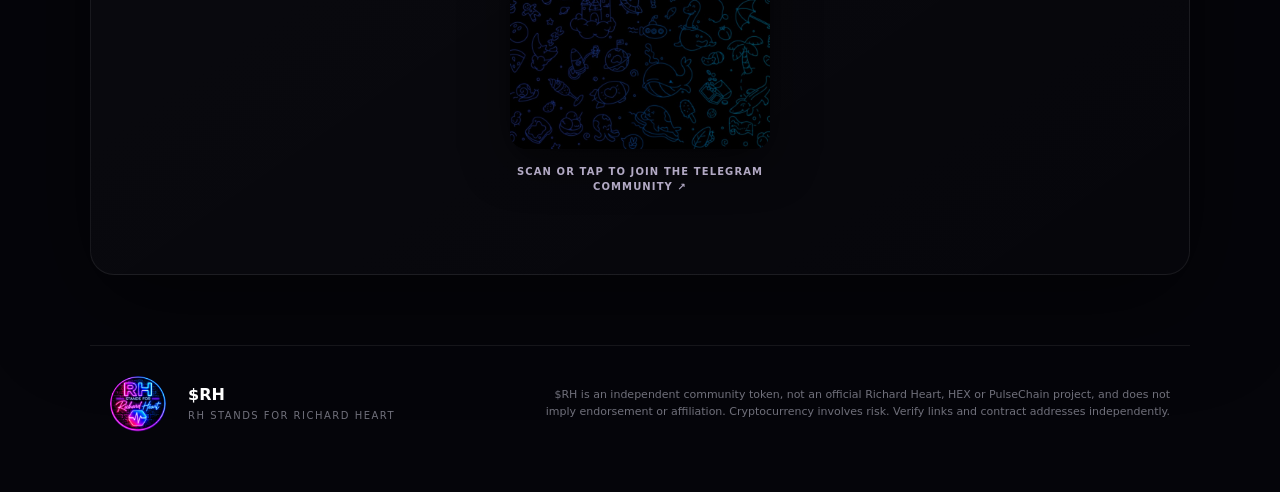
==== commit 15e49c00: "Publish In His Own Words episode 062" ====
--- a/index.html
+++ b/index.html
@@ -129,6 +129,23 @@
       <p>Short moments from Richard Heart’s past videos, shared to keep the ideas and conversation alive.</p>
       <div class="video-layout">
         <div class="video-frame">
+          <video controls playsinline preload="metadata" poster="rh-video-poster-062.jpg" aria-label="Richard Heart Episode 062: Helping Others Choose">
+            <source src="RH_Video_Excerpt_062_Helping_Others_Choose.mp4" type="video/mp4">
+            Your browser does not support video playback. <a href="RH_Video_Excerpt_062_Helping_Others_Choose.mp4">Download the excerpt</a>.
+          </video>
+        </div>
+        <div class="video-copy">
+          <div class="video-label">NOVEMBER 25, 2026 · EPISODE 062</div>
+          <h3>Helping Others Choose</h3>
+          <p>Richard Heart on how knowing what you’d buy for yourself can help you guide someone else. $RH • In His Own Words #062</p>
+          <div class="video-actions">
+            <a class="btn ghost" href="RH_Video_Excerpt_062_Helping_Others_Choose.mp4" download>DOWNLOAD THE CLIP ↓</a>
+          </div>
+        </div>
+      </div>
+      <h3 style="margin:2.5rem 0 1.25rem">Previous day’s clip</h3>
+      <div class="video-layout">
+        <div class="video-frame">
           <video controls playsinline preload="metadata" poster="rh-video-poster-060.jpg" aria-label="Richard Heart Episode 060: When Access Can Be Revoked">
             <source src="RH_Video_Excerpt_060_When_Access_Can_Be_Revoked.mp4" type="video/mp4">
             Your browser does not support video playback. <a href="RH_Video_Excerpt_060_When_Access_Can_Be_Revoked.mp4">Download the excerpt</a>.
@@ -140,23 +157,6 @@
           <p>Richard Heart connects the freedom to transact with the risk of losing access when you speak out. $RH • In His Own Words #060</p>
           <div class="video-actions">
             <a class="btn ghost" href="RH_Video_Excerpt_060_When_Access_Can_Be_Revoked.mp4" download>DOWNLOAD THE CLIP ↓</a>
-          </div>
-        </div>
-      </div>
-      <h3 style="margin:2.5rem 0 1.25rem">Previous day’s clip</h3>
-      <div class="video-layout">
-        <div class="video-frame">
-          <video controls playsinline preload="metadata" poster="rh-video-poster-059.jpg" aria-label="Richard Heart Episode 059: Why We Keep Track">
-            <source src="RH_Video_Excerpt_059_Why_We_Keep_Track.mp4" type="video/mp4">
-            Your browser does not support video playback. <a href="RH_Video_Excerpt_059_Why_We_Keep_Track.mp4">Download the excerpt</a>.
-          </video>
-        </div>
-        <div class="video-copy">
-          <div class="video-label">NOVEMBER 22, 2026 · EPISODE 059</div>
-          <h3>Why We Keep Track</h3>
-          <p>From memory and marks on sticks to spreadsheets and Bitcoin, Richard Heart traces how people keep track of who owes what. $RH • In His Own Words #059</p>
-          <div class="video-actions">
-            <a class="btn ghost" href="RH_Video_Excerpt_059_Why_We_Keep_Track.mp4" download>DOWNLOAD THE CLIP ↓</a>
           </div>
         </div>
       </div>
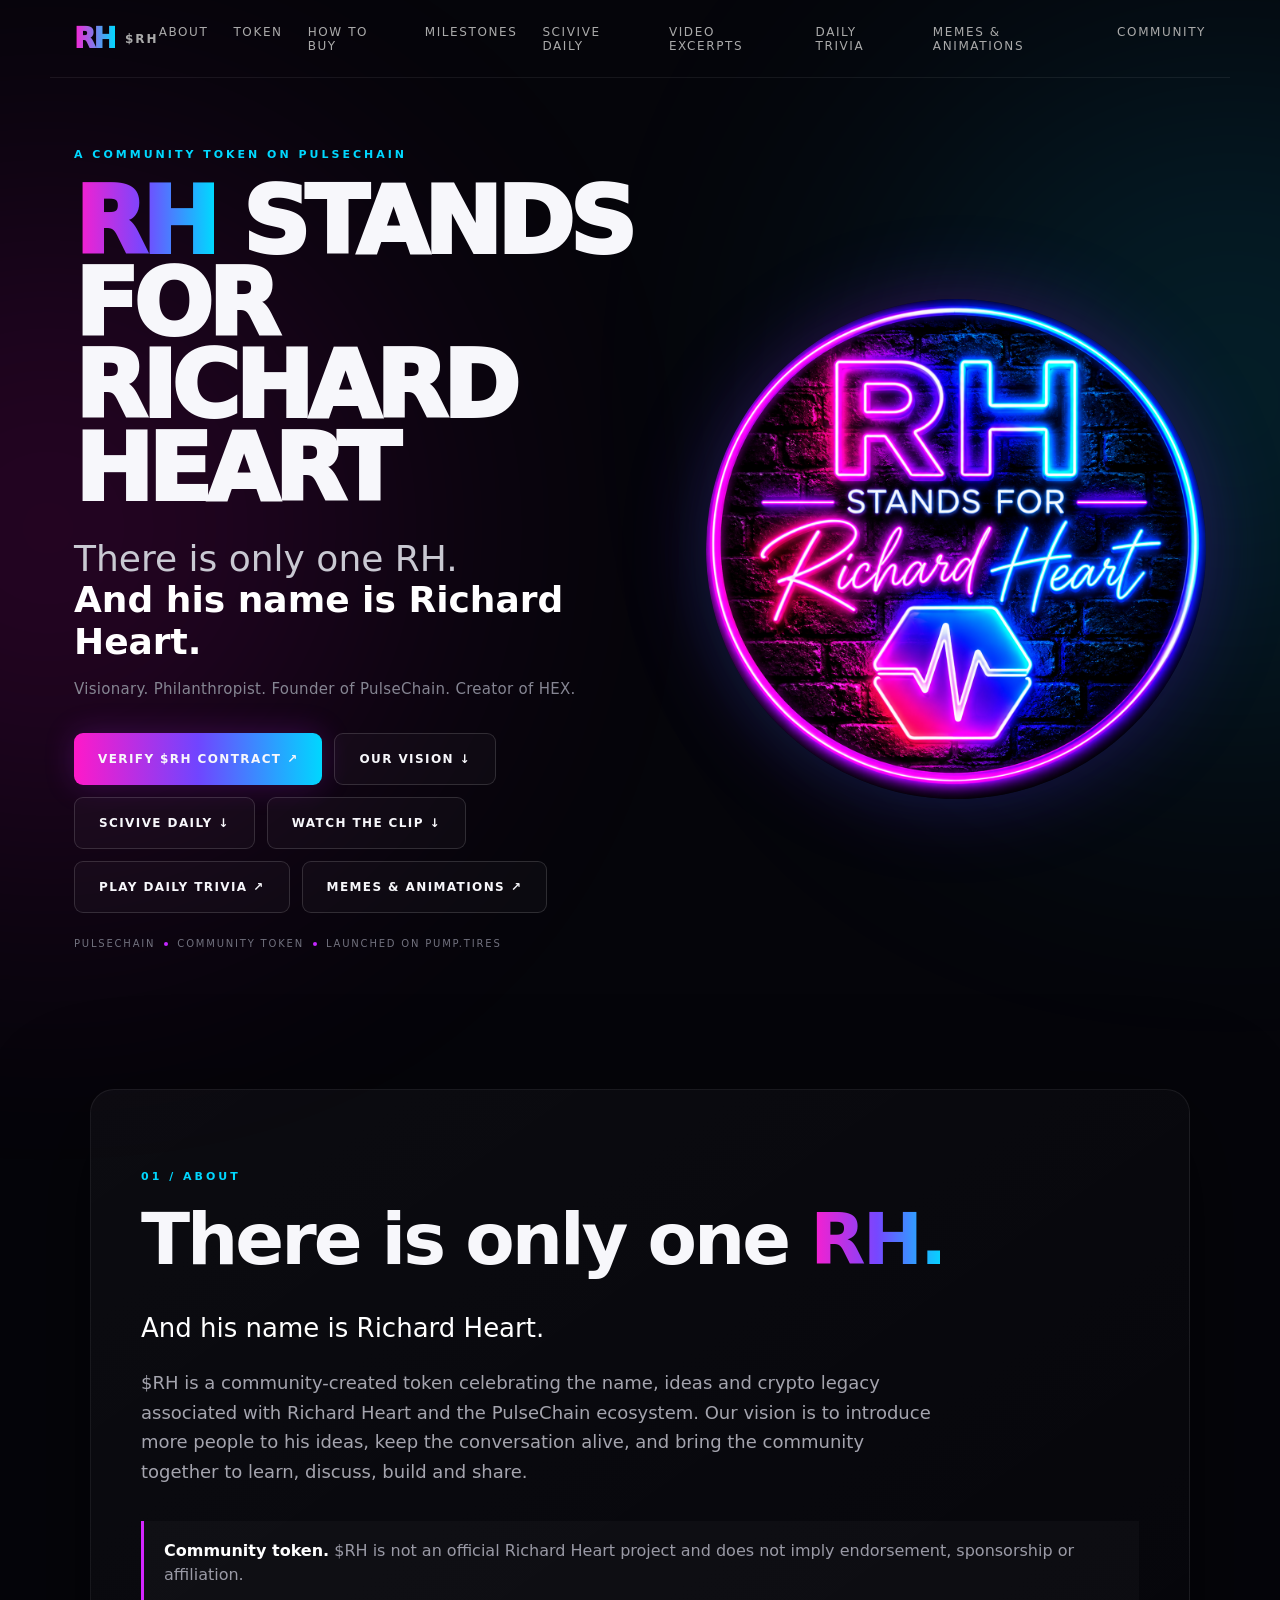
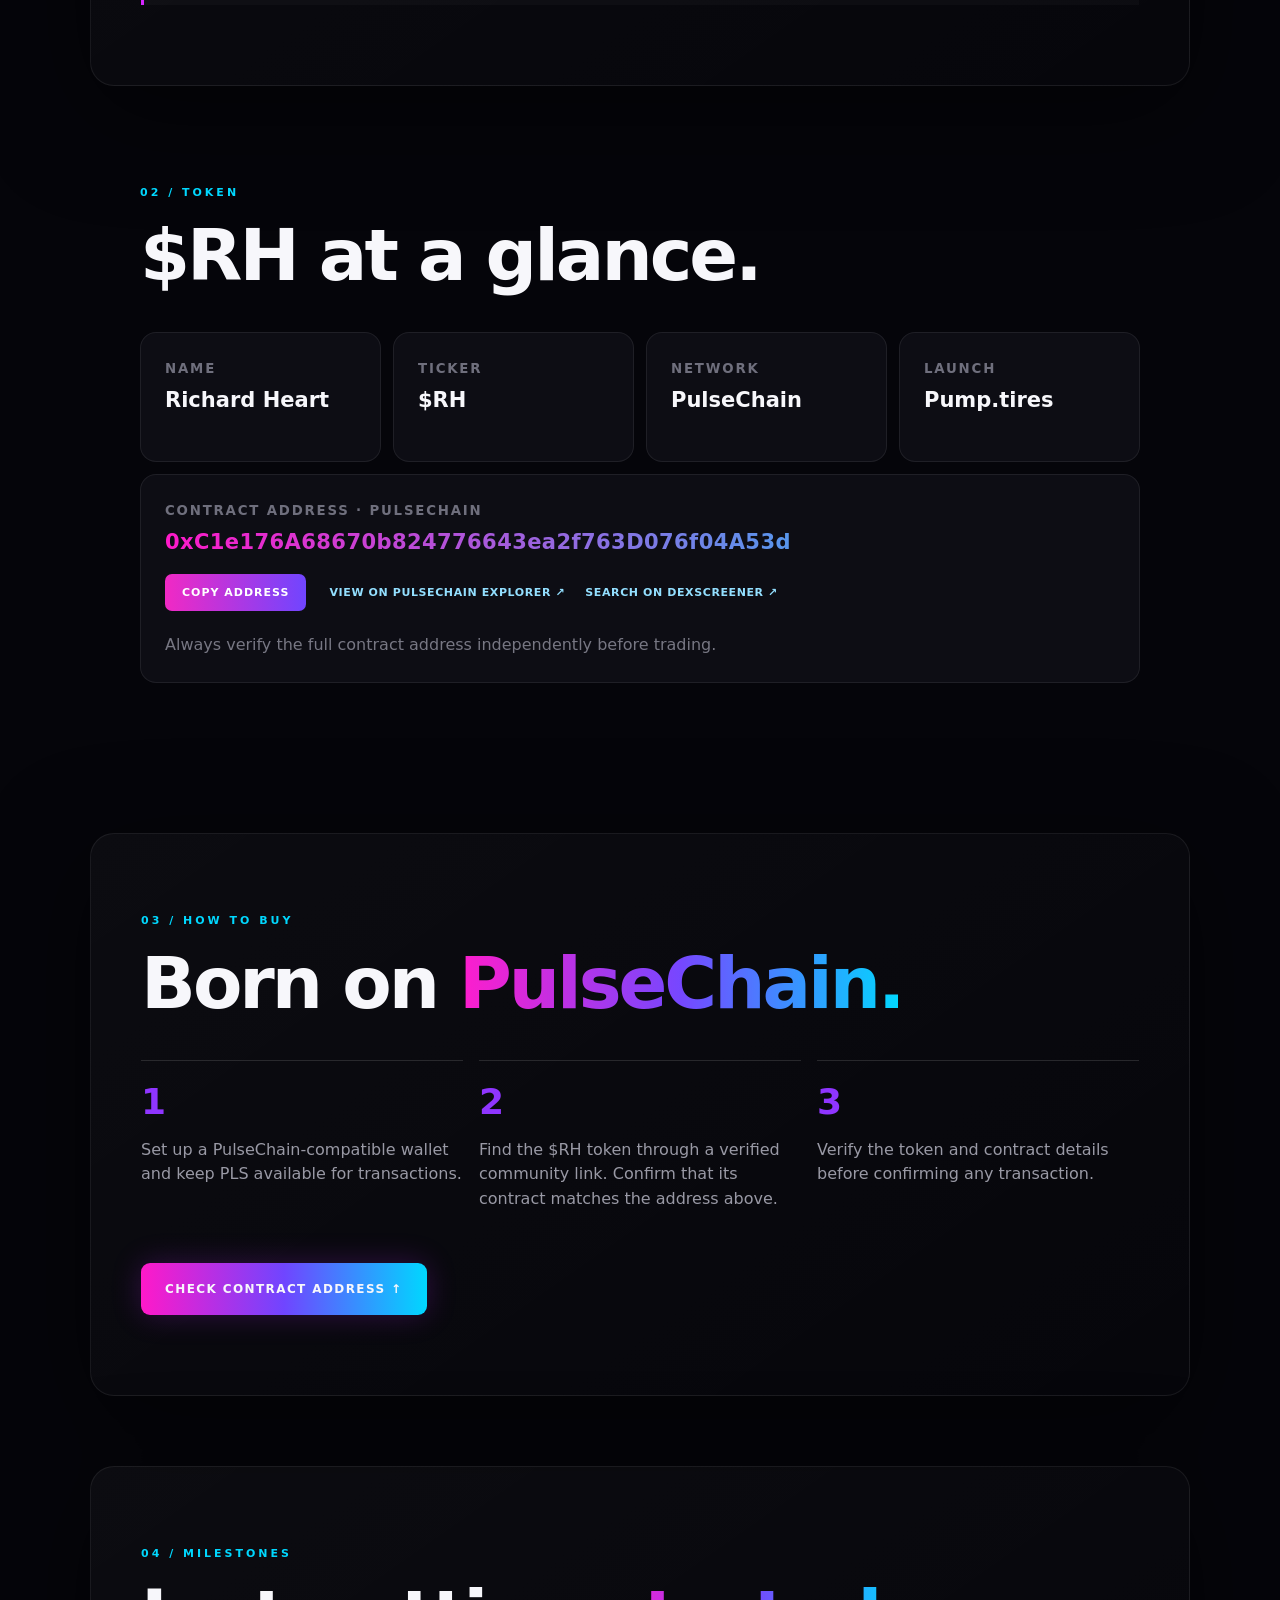
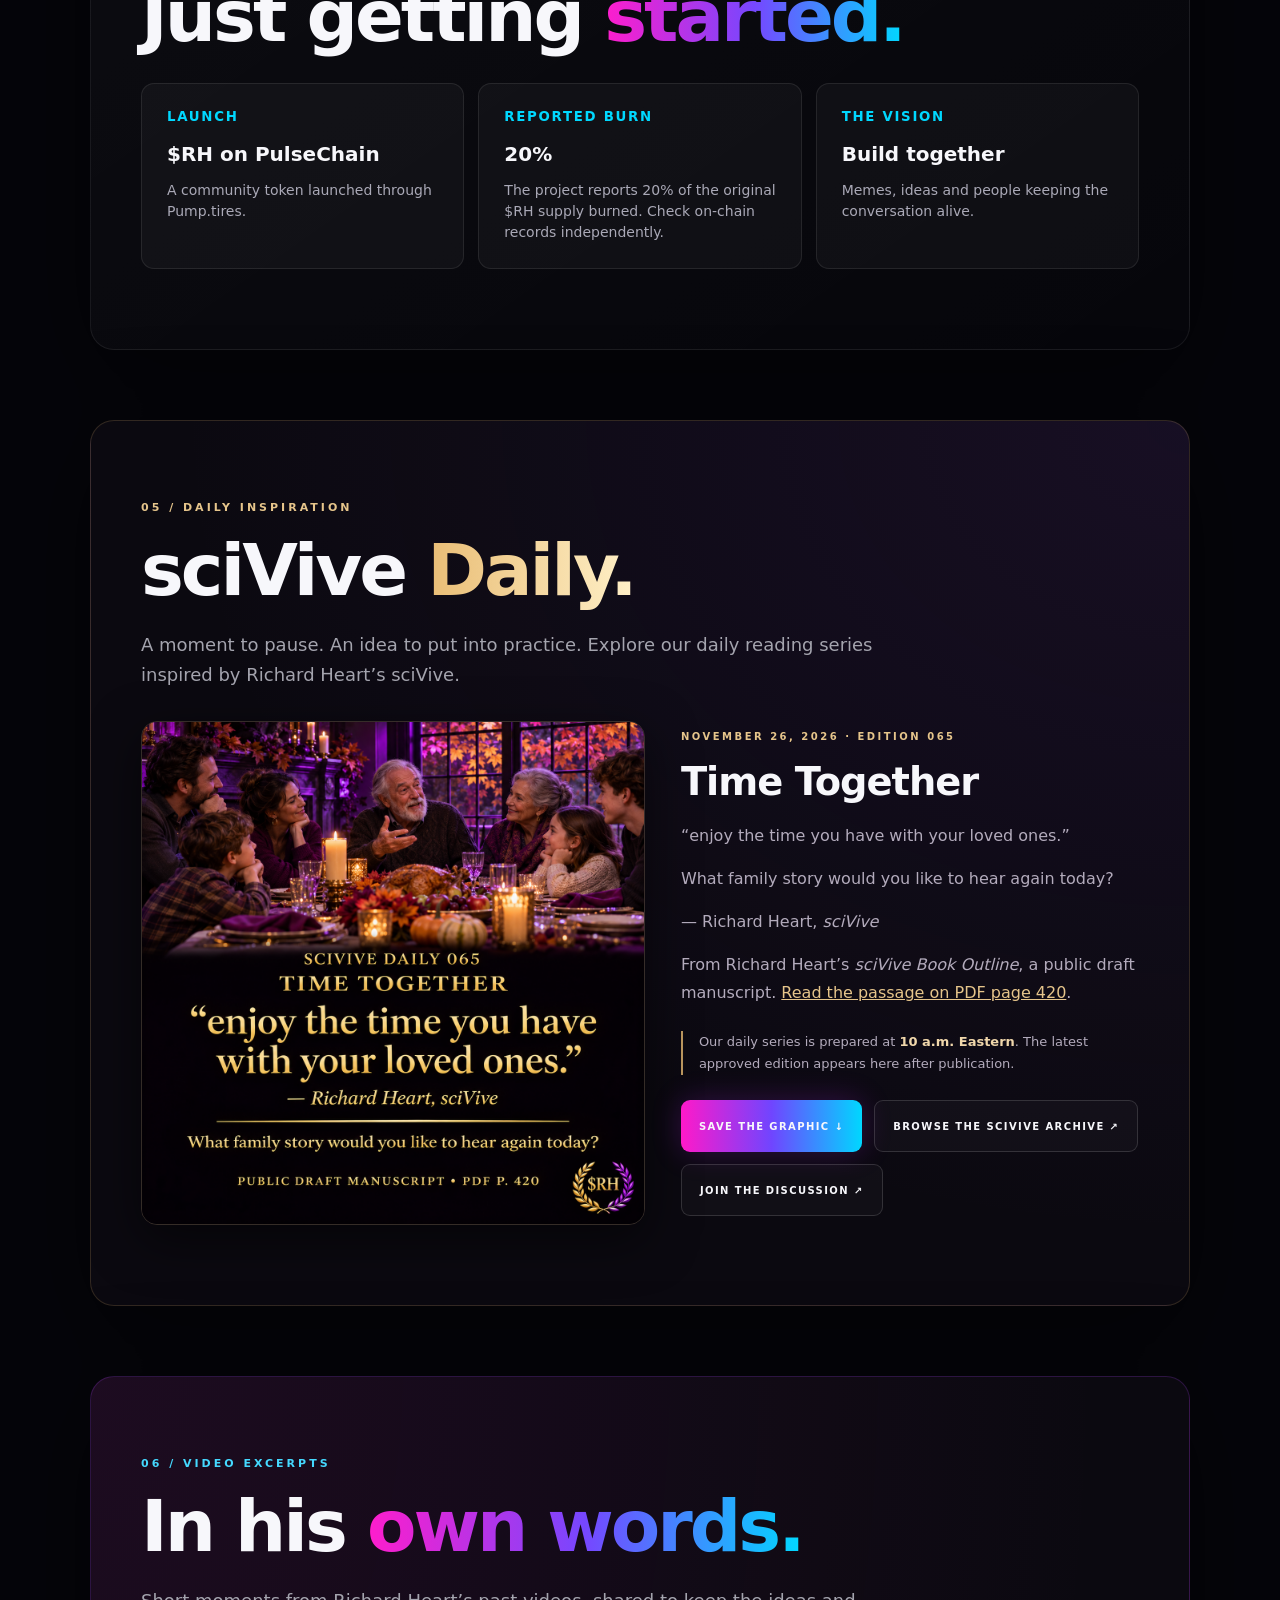
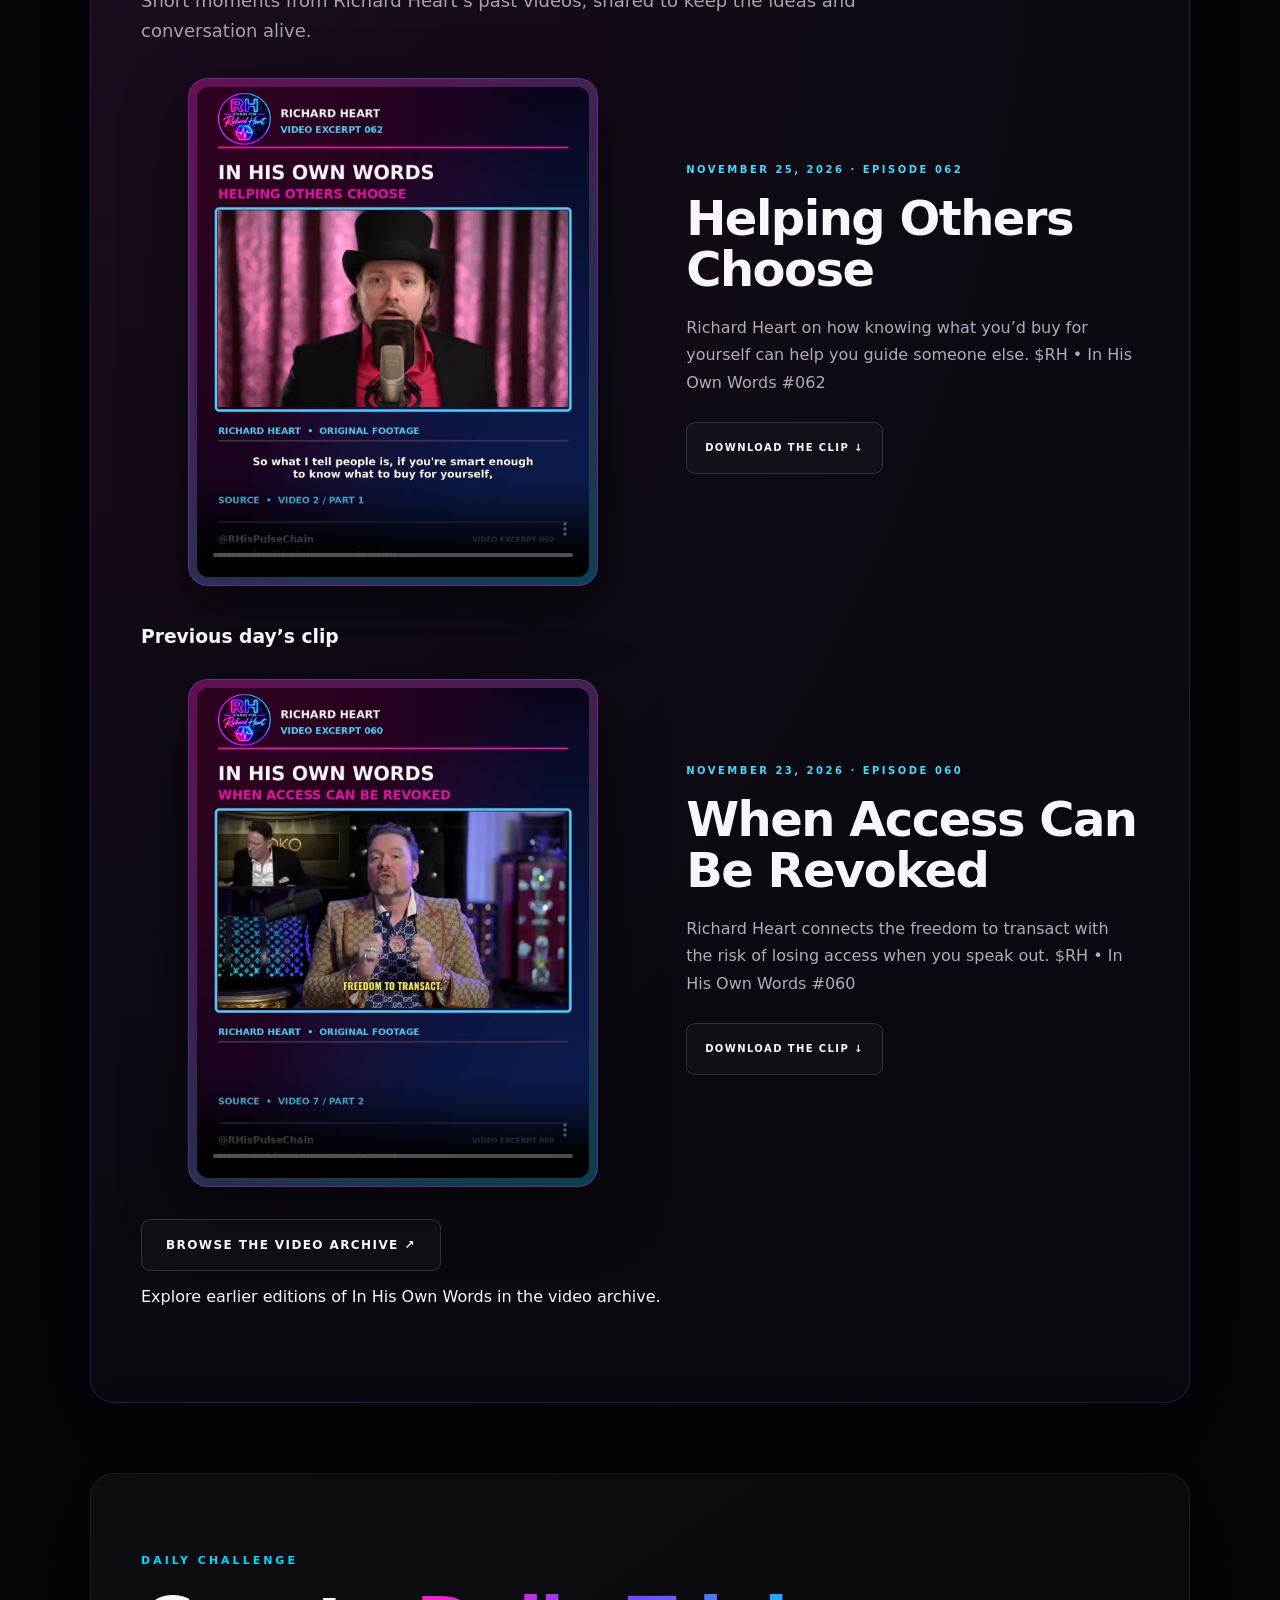
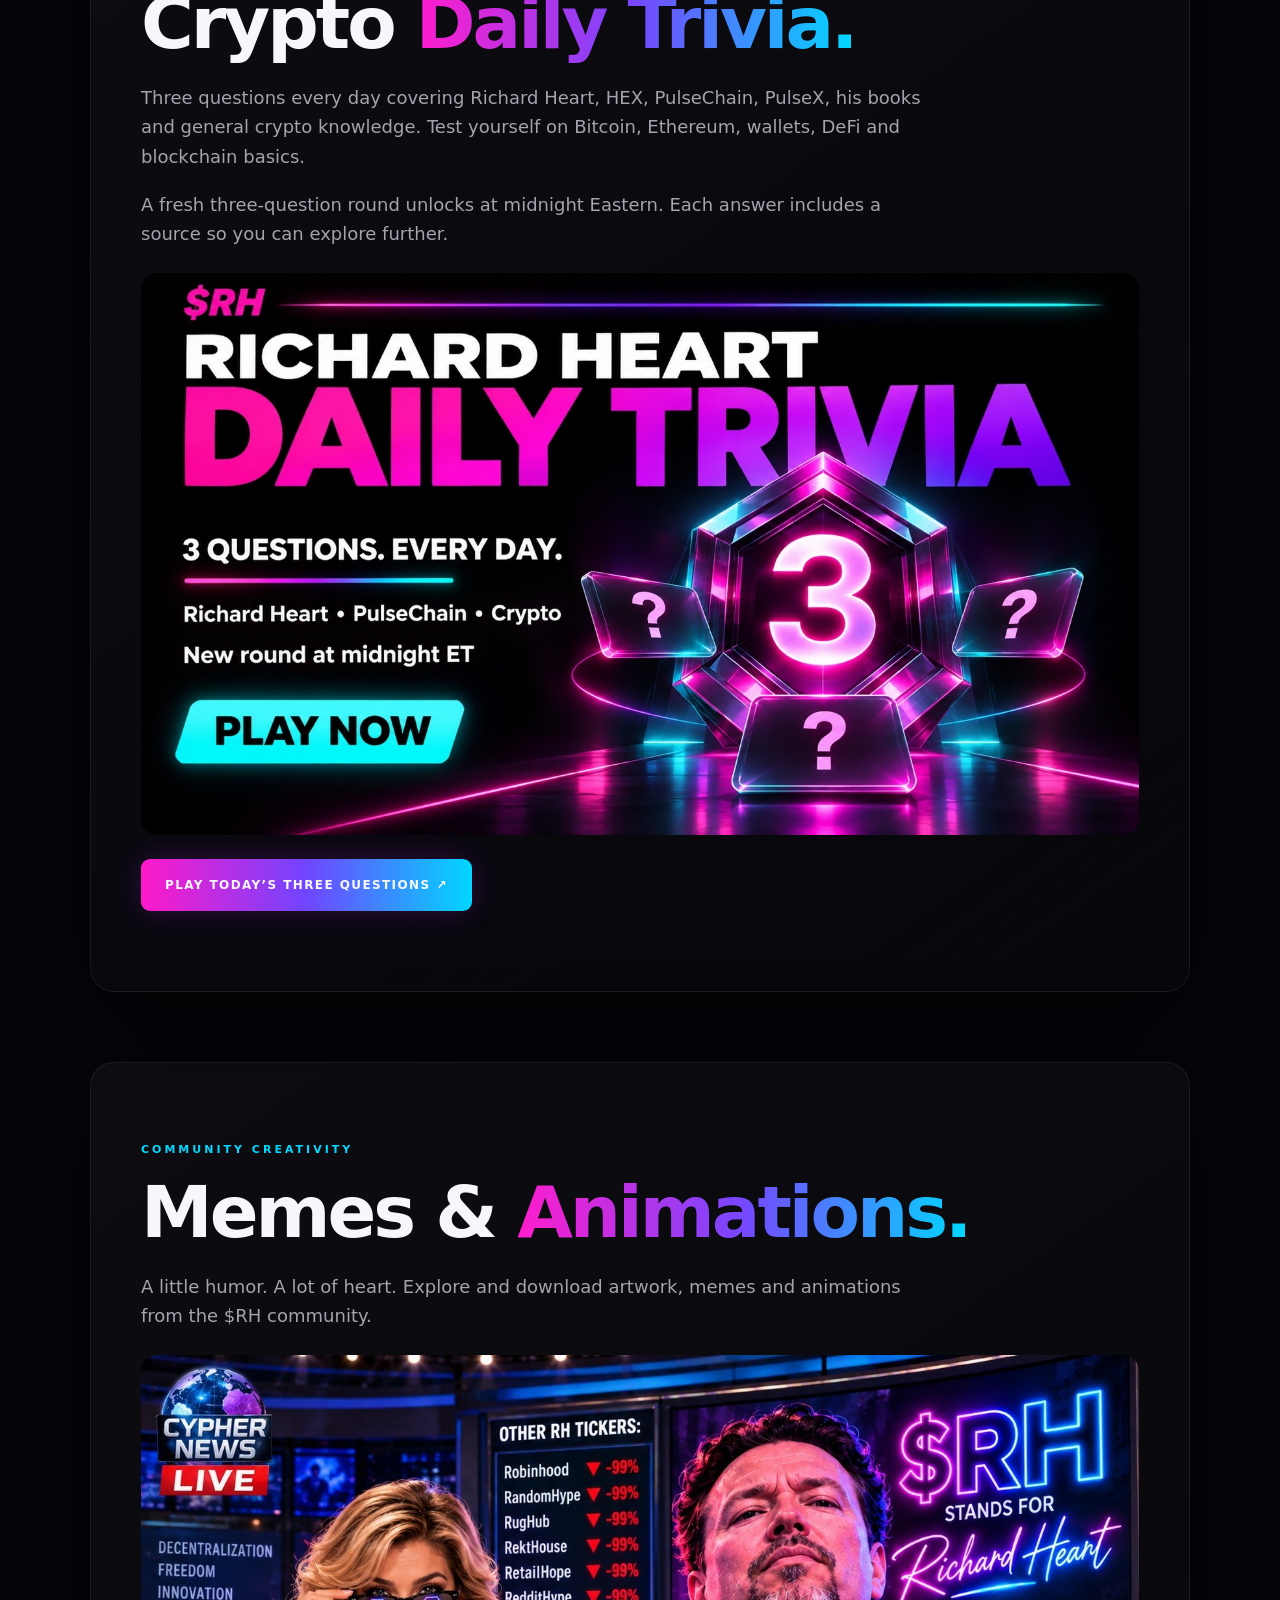
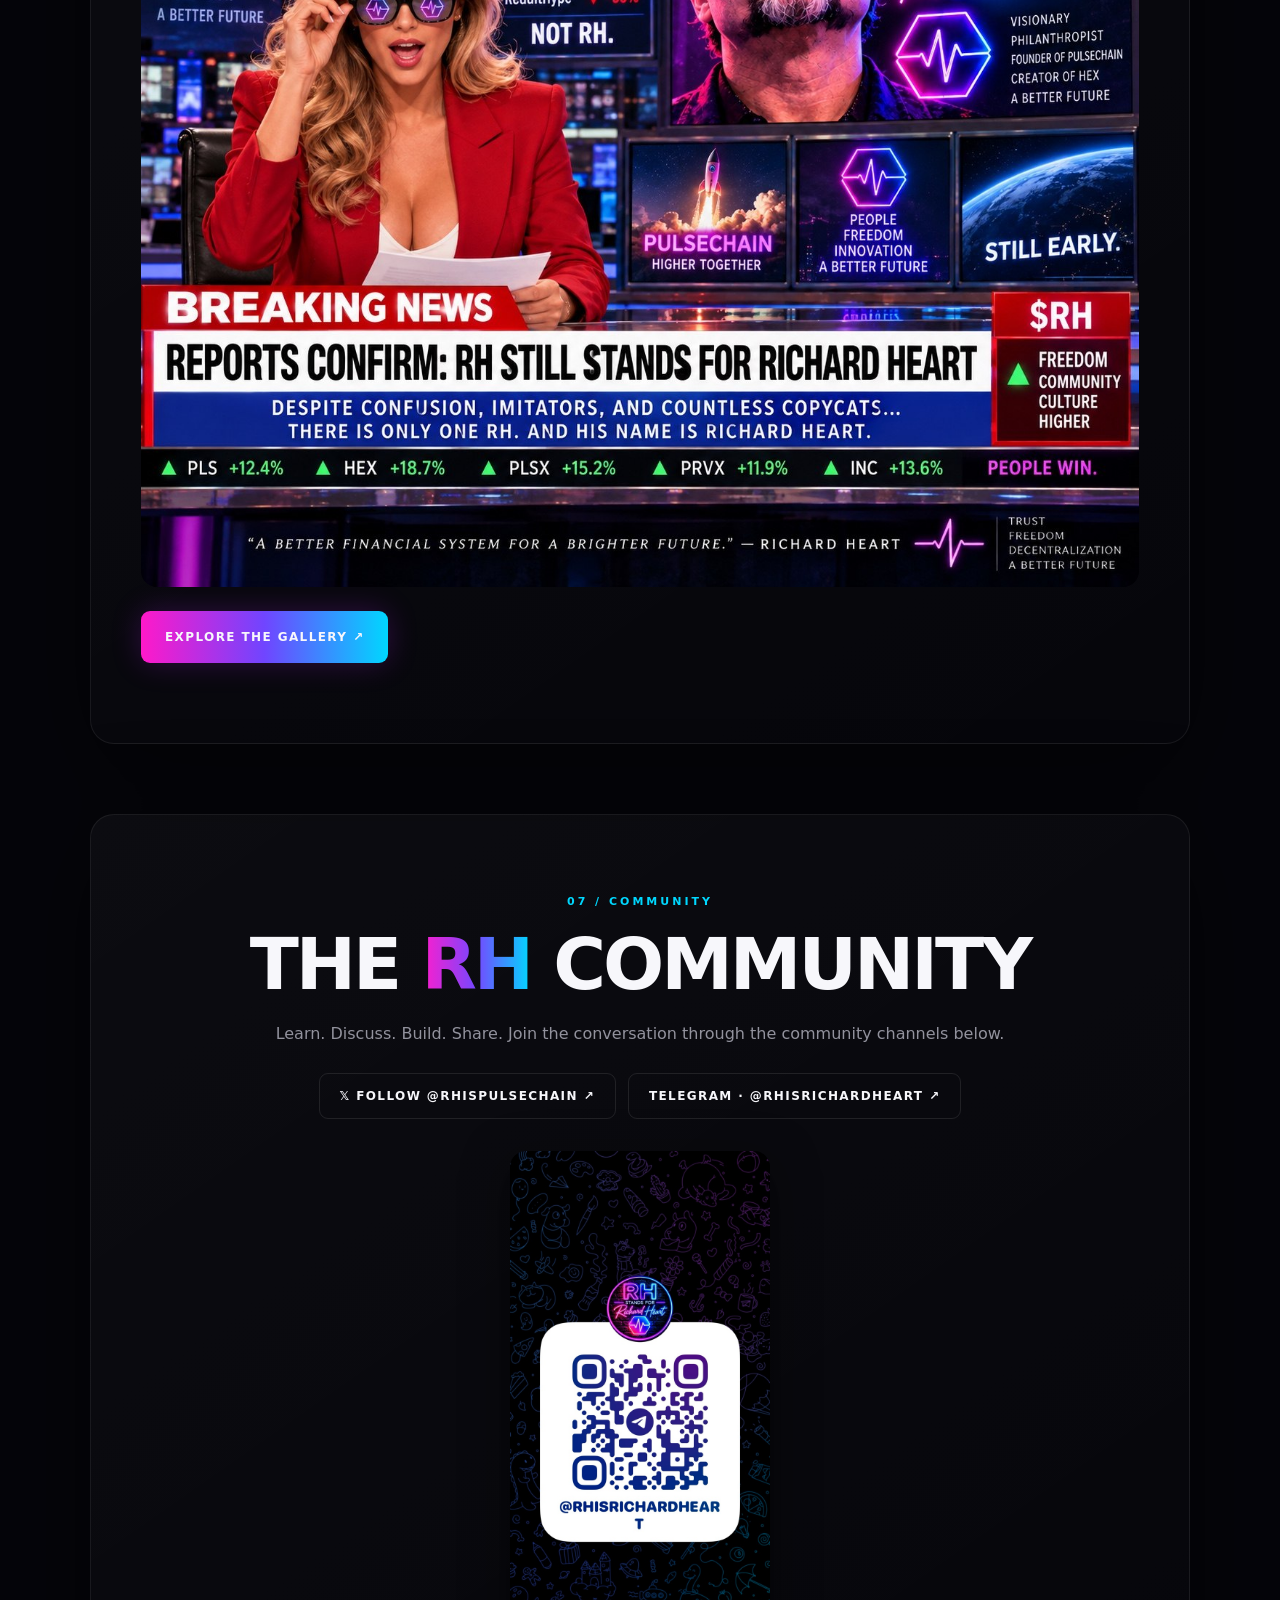
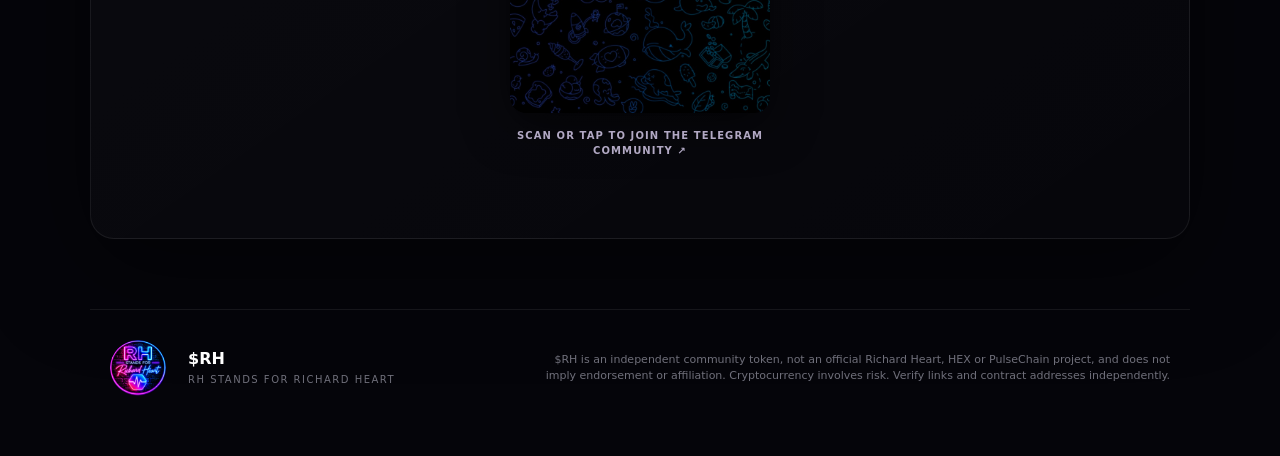
==== commit 173f52a2: "Publish sciVive Daily 065 — Time Together" ====
--- a/index.html
+++ b/index.html
@@ -103,19 +103,19 @@
       <h2 id="scivive-heading">sciVive <span>Daily.</span></h2>
       <p class="scivive-intro">A moment to pause. An idea to put into practice. Explore our daily reading series inspired by Richard Heart’s sciVive.</p>
       <div class="scivive-layout">
-        <a class="scivive-art" href="scivive-daily-064.png" target="_blank" rel="noopener noreferrer" aria-label="Open sciVive Daily edition 064 at full size">
-          <img src="scivive-daily-064.png" width="1254" height="1254" loading="lazy" alt="sciVive Daily 064. Now the door to happiness for you has twenty locks on it instead of one. An ornate bronze doorway with brass locks and golden light.">
+        <a class="scivive-art" href="scivive-daily-065.png" target="_blank" rel="noopener noreferrer" aria-label="Open sciVive Daily edition 065 at full size">
+          <img src="scivive-daily-065.png" width="1254" height="1254" loading="lazy" alt="sciVive Daily 065. enjoy the time you have with your loved ones. A family sharing stories around a candlelit Thanksgiving table.">
         </a>
         <div class="scivive-copy">
-          <div class="scivive-label">NOVEMBER 25, 2026 · EDITION 064</div>
-          <h3>Fewer Locks</h3>
-          <p>“Now the door to happiness for you has twenty locks on it instead of one.”</p>
-          <p>What could you let yourself enjoy before everything falls into place?</p>
+          <div class="scivive-label">NOVEMBER 26, 2026 · EDITION 065</div>
+          <h3>Time Together</h3>
+          <p>“enjoy the time you have with your loved ones.”</p>
+          <p>What family story would you like to hear again today?</p>
           <p>— Richard Heart, <em>sciVive</em></p>
-          <p>From Richard Heart’s <em>sciVive Book Outline</em>, a public draft manuscript. <a href="https://ia600800.us.archive.org/30/items/SciViveBookOutline_201802/sciVive%20book%20outline.pdf#page=294" target="_blank" rel="noopener noreferrer" style="color:#e6c58b;text-decoration:underline">Read the passage on PDF page 294</a>.</p>
+          <p>From Richard Heart’s <em>sciVive Book Outline</em>, a public draft manuscript. <a href="https://ia600800.us.archive.org/30/items/SciViveBookOutline_201802/sciVive%20book%20outline.pdf#page=420" target="_blank" rel="noopener noreferrer" style="color:#e6c58b;text-decoration:underline">Read the passage on PDF page 420</a>.</p>
           <p class="scivive-schedule">Our daily series is prepared at <strong>10 a.m. Eastern</strong>. The latest approved edition appears here after publication.</p>
           <div class="scivive-actions">
-            <a class="btn primary" href="scivive-daily-064.png" download="sciVive-Daily-064.png">SAVE THE GRAPHIC ↓</a>
+            <a class="btn primary" href="scivive-daily-065.png" download="sciVive-Daily-065.png">SAVE THE GRAPHIC ↓</a>
             <a class="btn ghost" href="scivive-archive.html">BROWSE THE SCIVIVE ARCHIVE ↗</a>
             <a class="btn ghost" href="https://t.me/RHisRichardHeart" target="_blank" rel="noopener noreferrer">JOIN THE DISCUSSION ↗</a>
           </div>
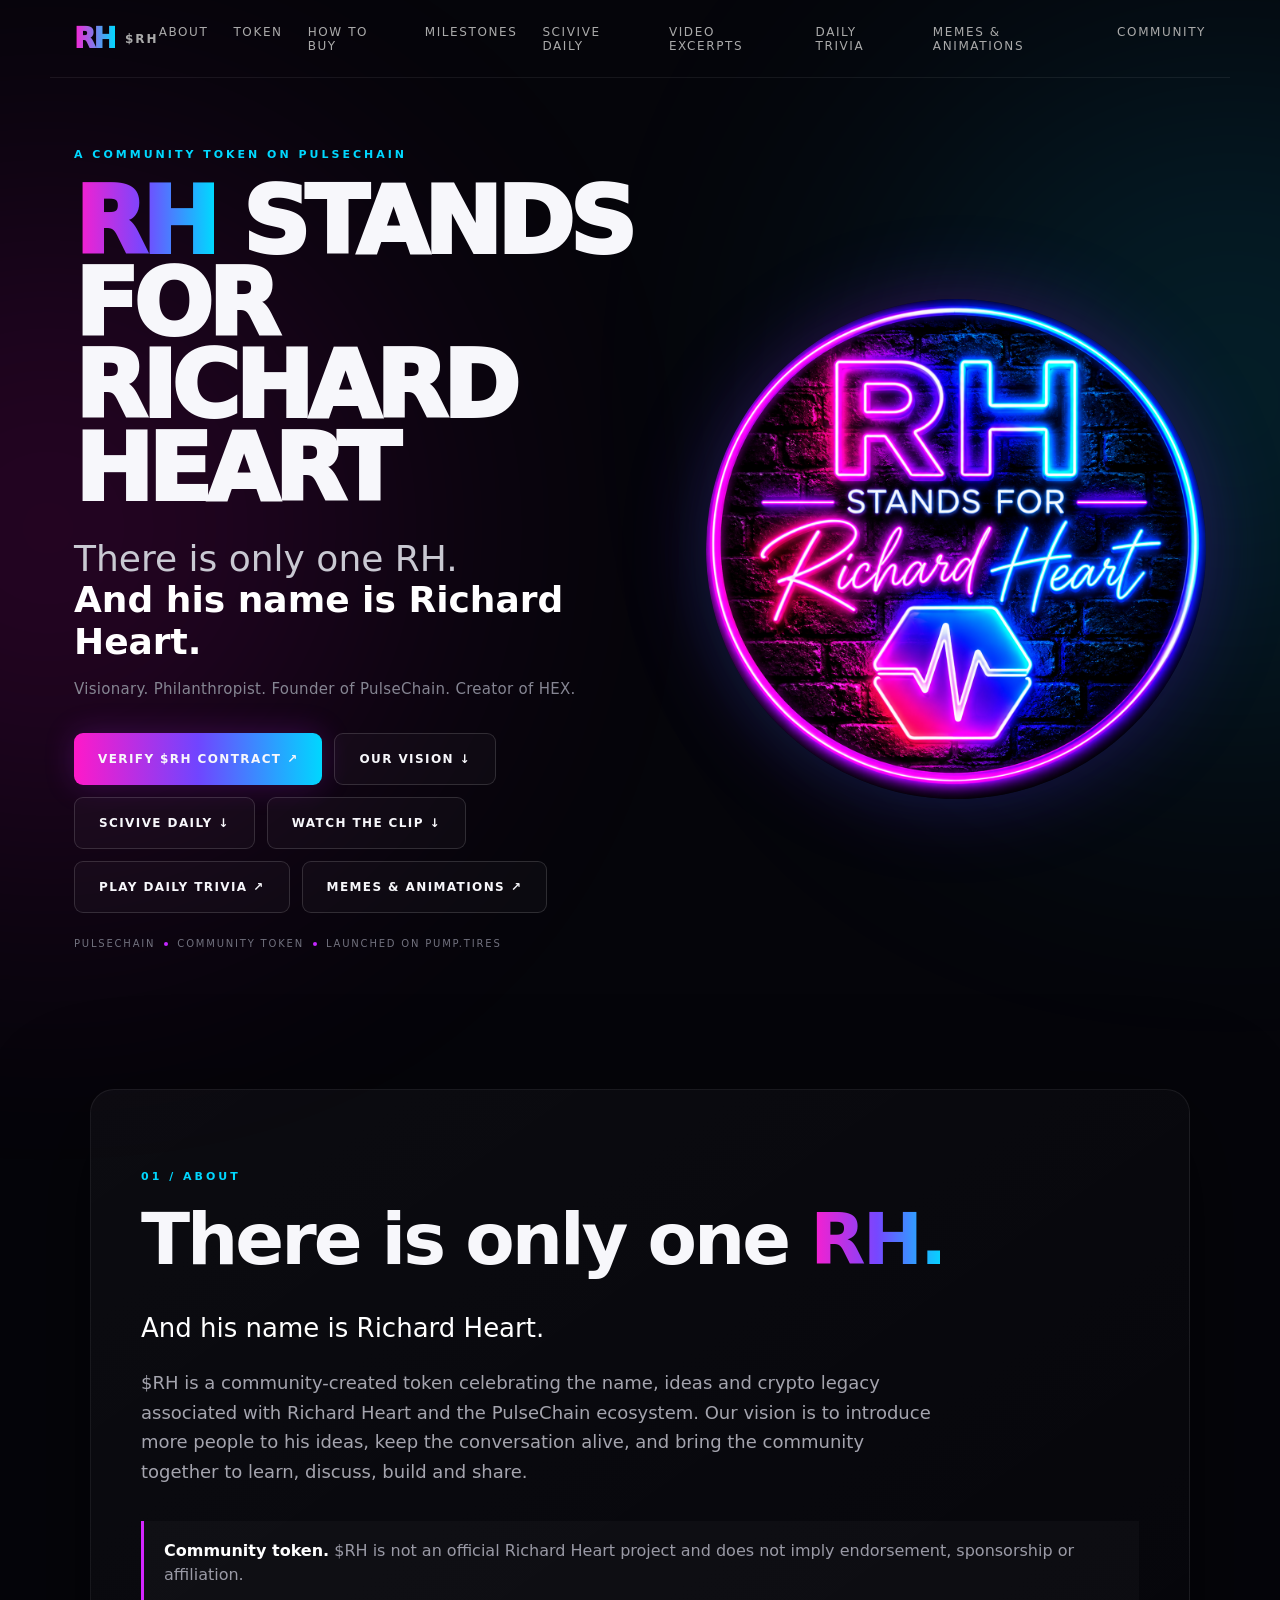
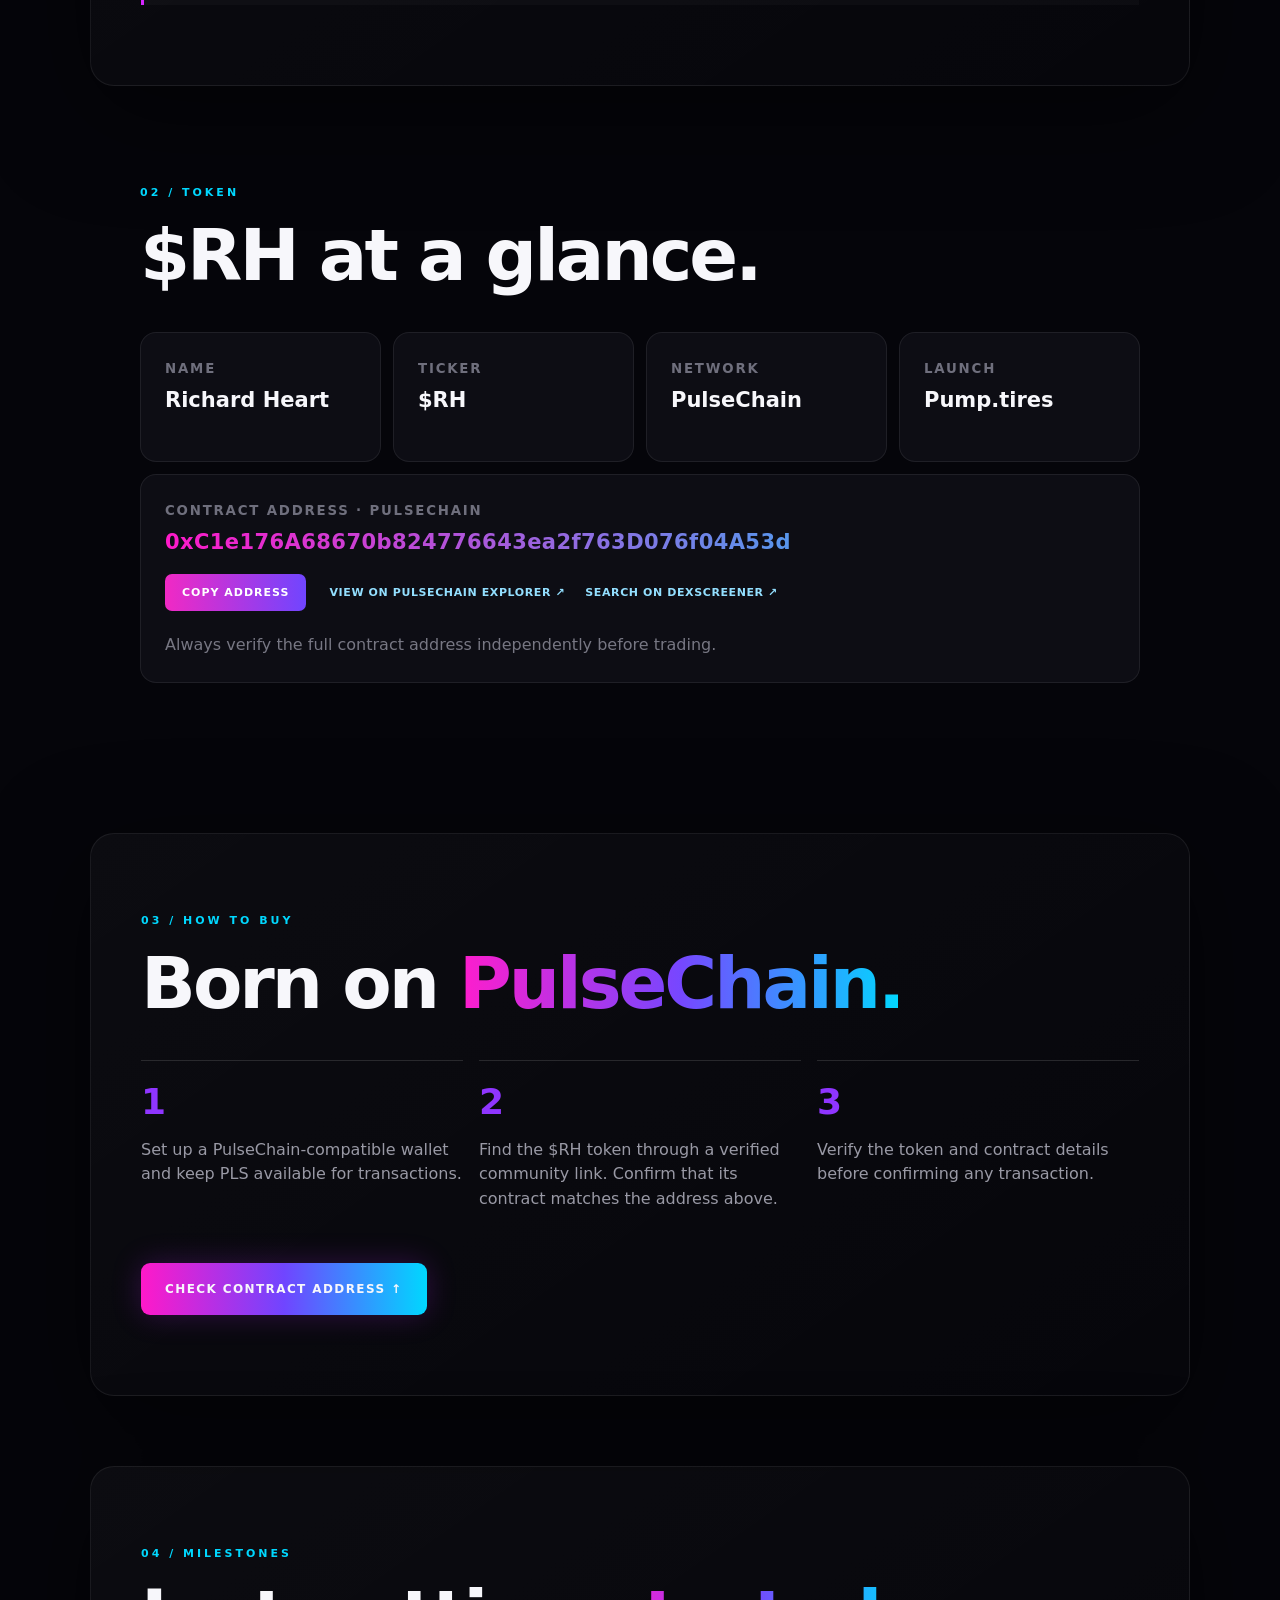
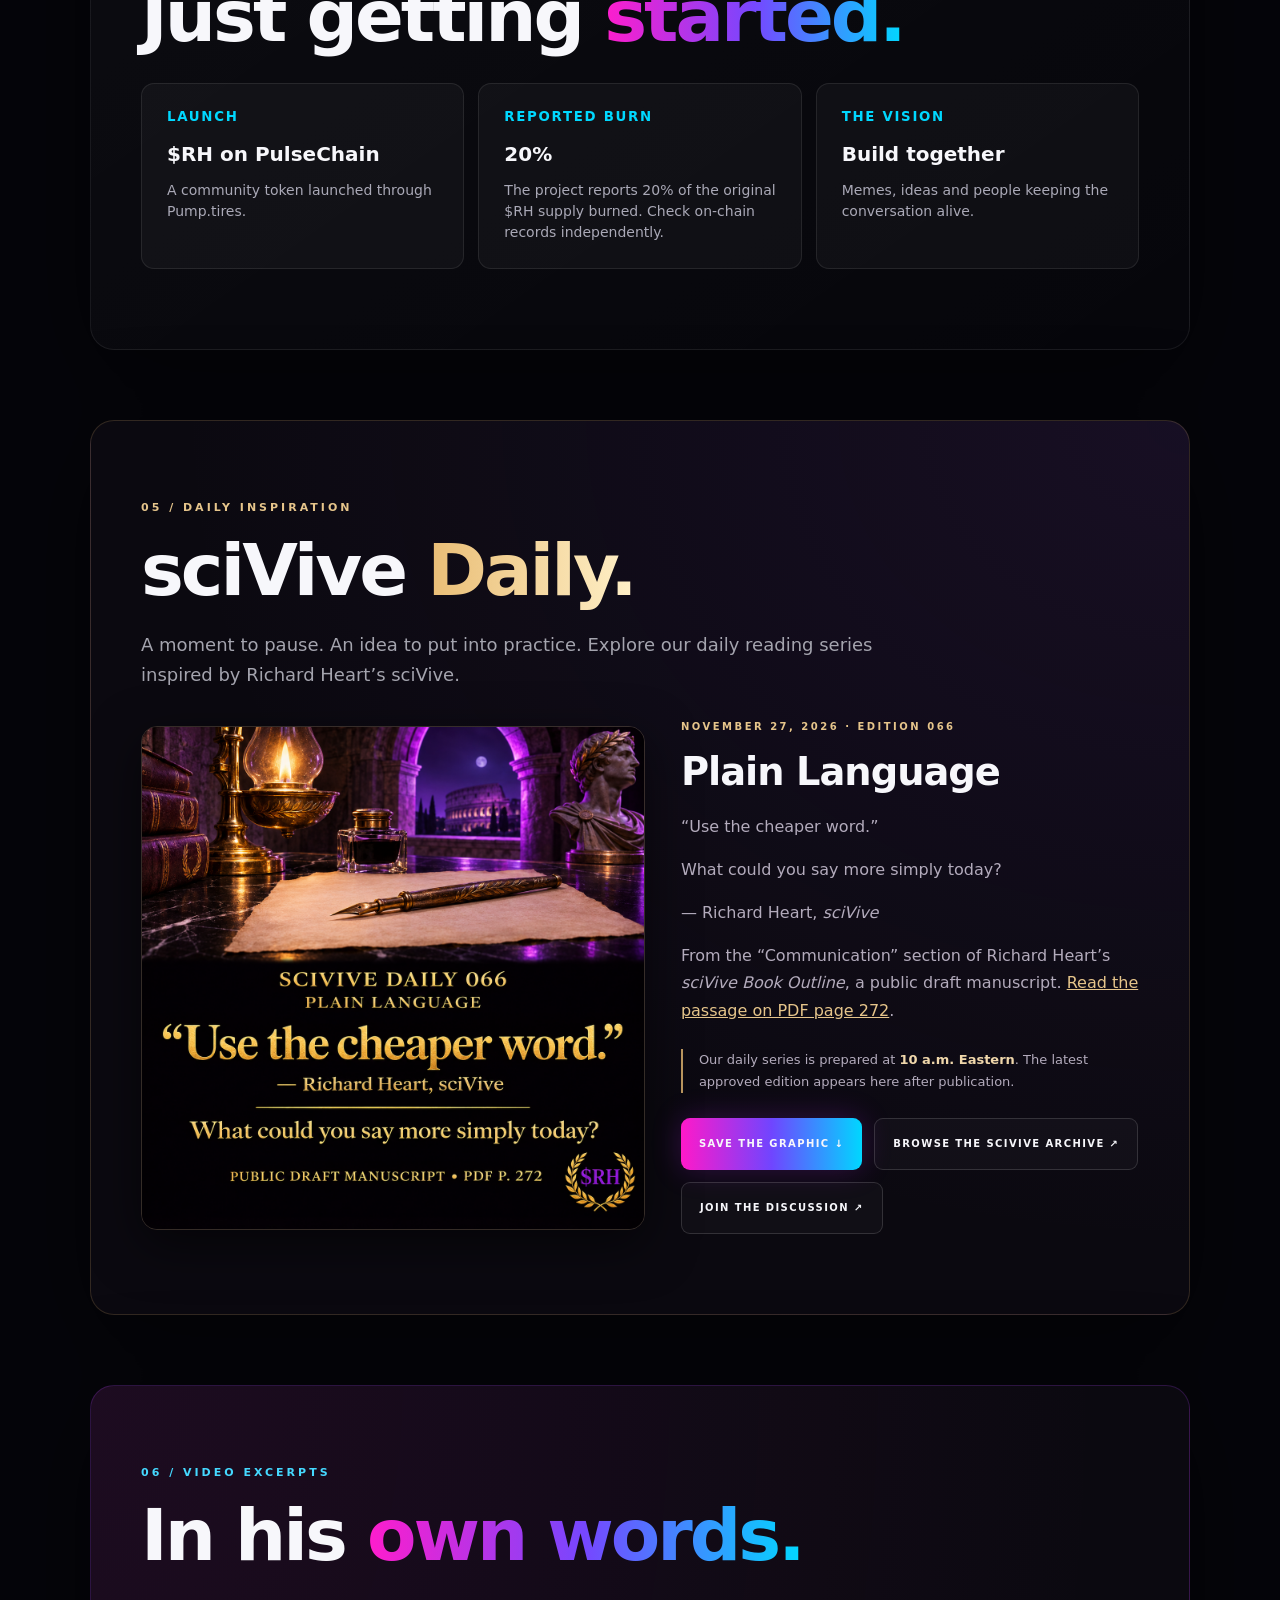
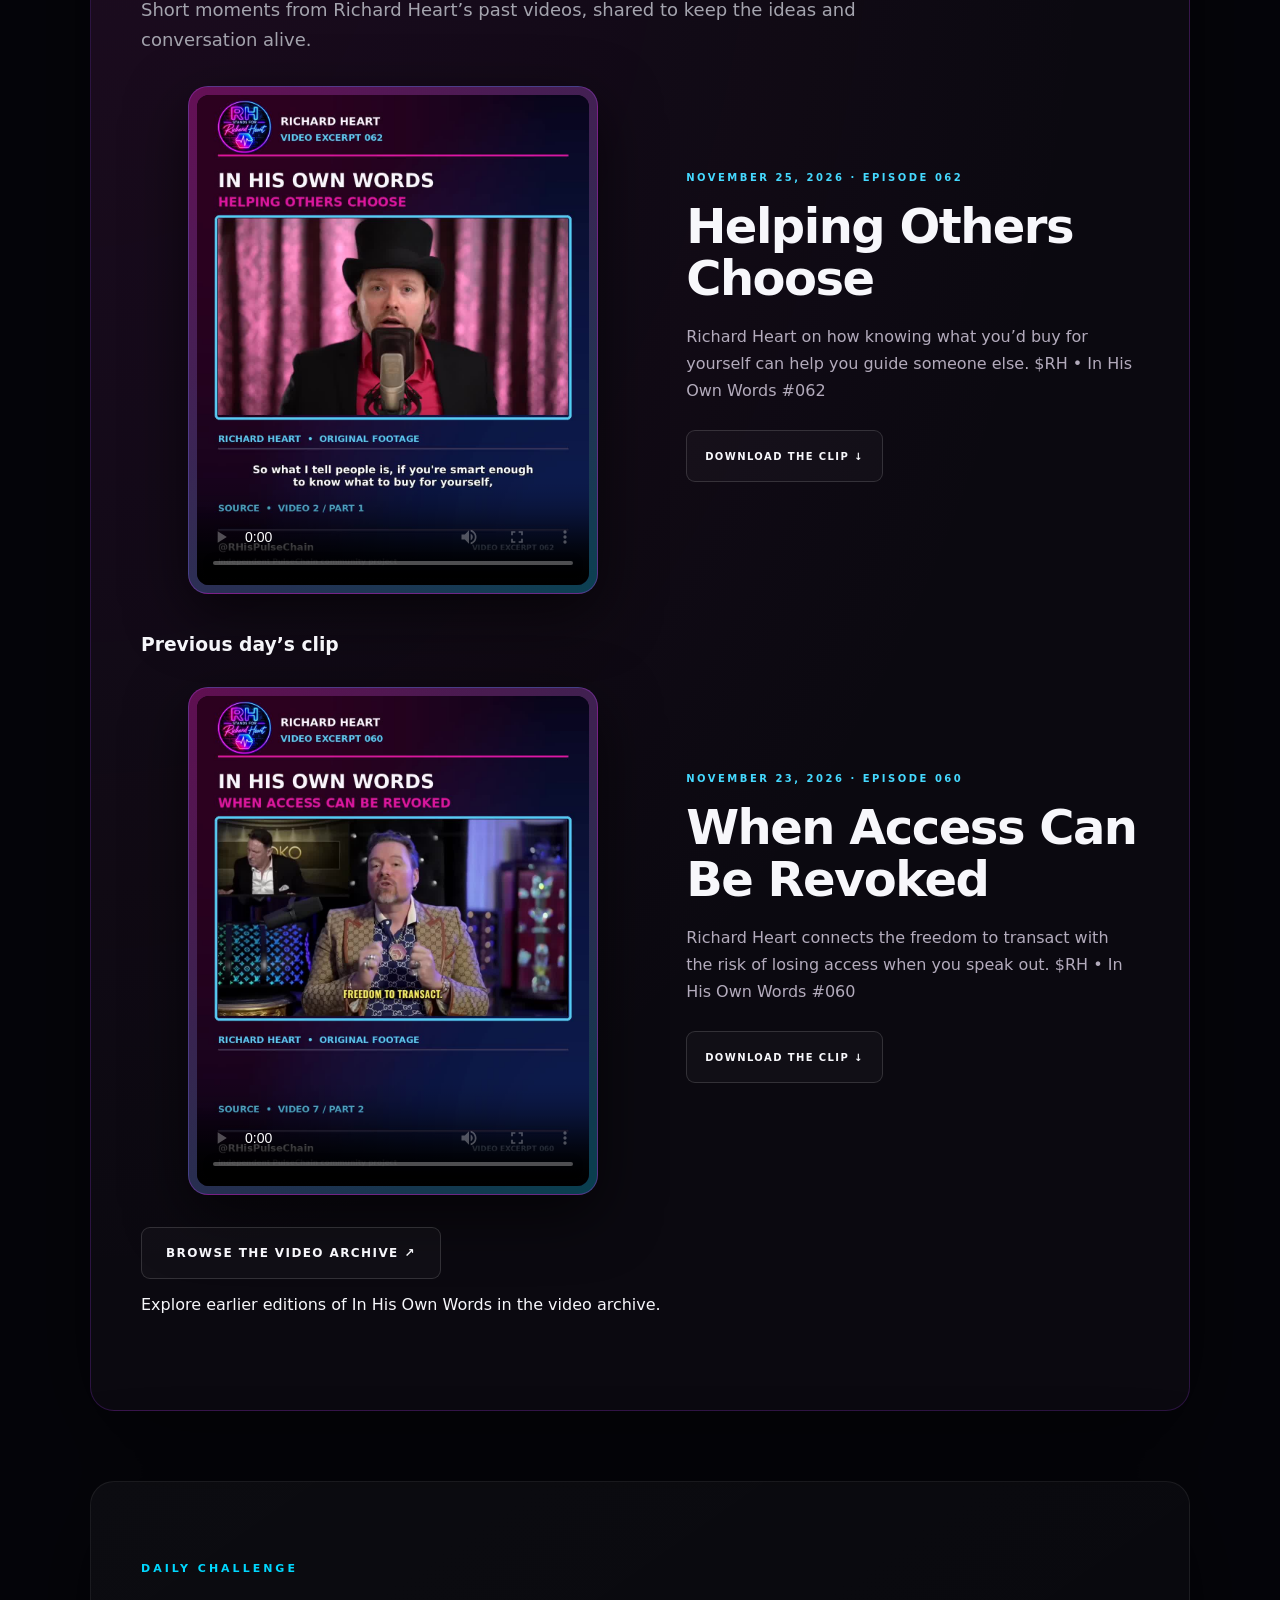
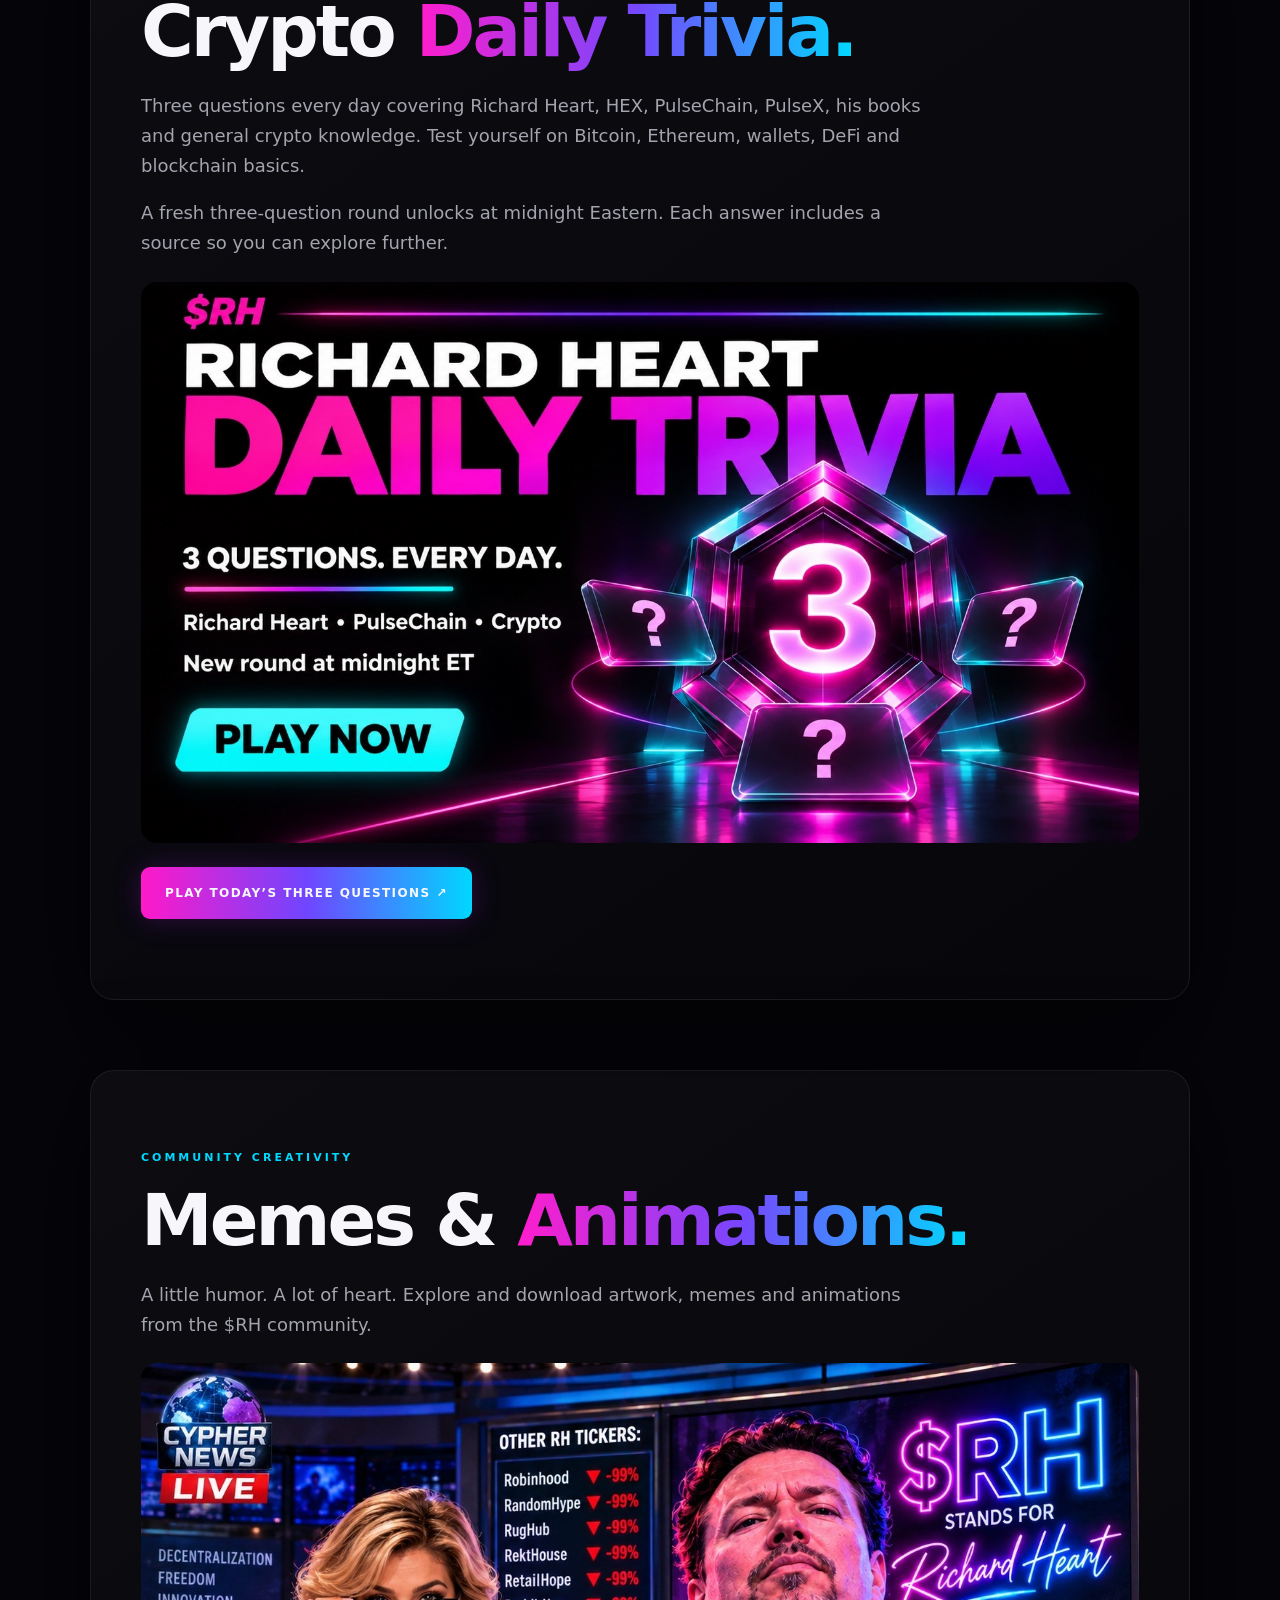
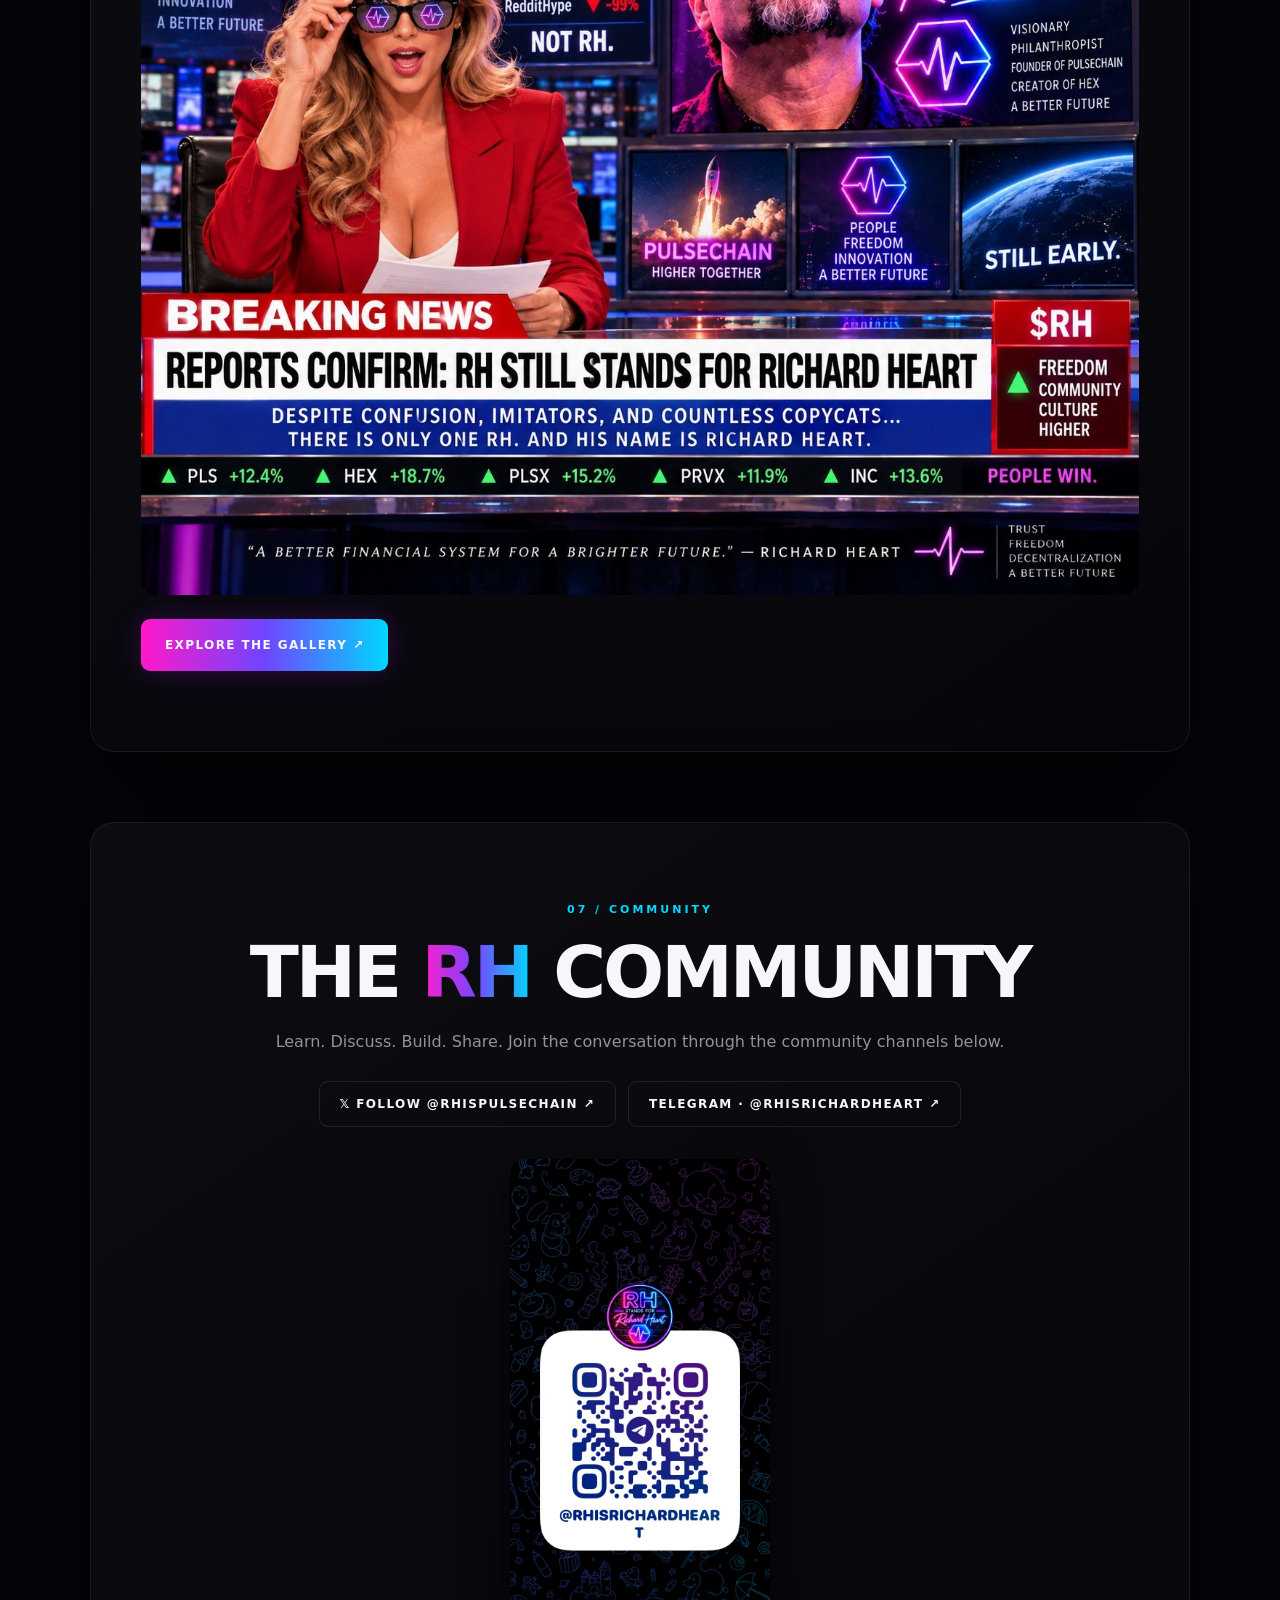
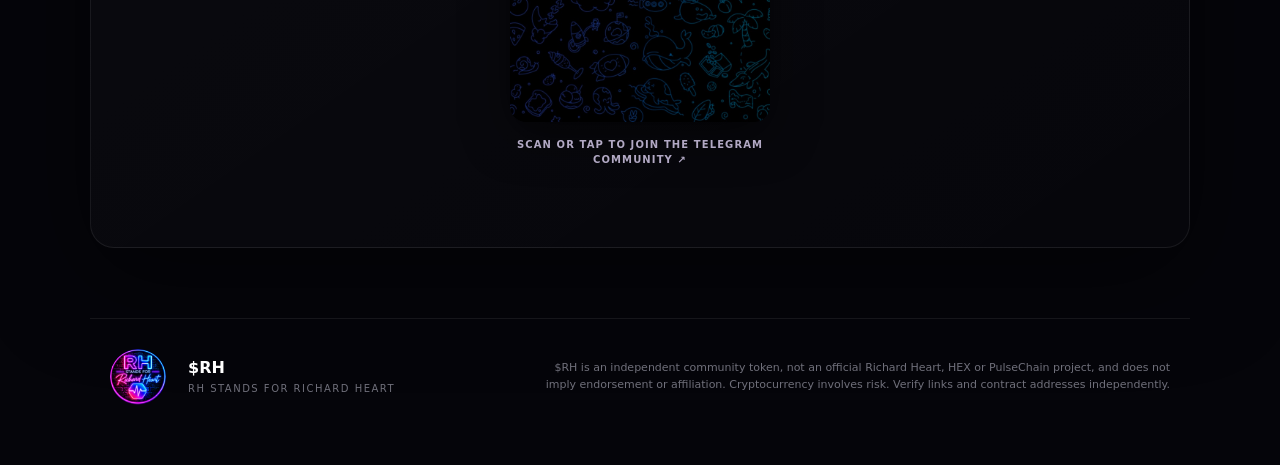
==== commit 1ed38564: "Publish sciVive Daily 066 — Plain Language" ====
--- a/index.html
+++ b/index.html
@@ -103,19 +103,19 @@
       <h2 id="scivive-heading">sciVive <span>Daily.</span></h2>
       <p class="scivive-intro">A moment to pause. An idea to put into practice. Explore our daily reading series inspired by Richard Heart’s sciVive.</p>
       <div class="scivive-layout">
-        <a class="scivive-art" href="scivive-daily-065.png" target="_blank" rel="noopener noreferrer" aria-label="Open sciVive Daily edition 065 at full size">
-          <img src="scivive-daily-065.png" width="1254" height="1254" loading="lazy" alt="sciVive Daily 065. enjoy the time you have with your loved ones. A family sharing stories around a candlelit Thanksgiving table.">
+        <a class="scivive-art" href="scivive-daily-066.png" target="_blank" rel="noopener noreferrer" aria-label="Open sciVive Daily edition 066 at full size">
+          <img src="scivive-daily-066.png" width="1254" height="1254" loading="lazy" alt="sciVive Daily 066. Use the cheaper word. A bronze pen on parchment beside a lamp in a purple-lit Roman study.">
         </a>
         <div class="scivive-copy">
-          <div class="scivive-label">NOVEMBER 26, 2026 · EDITION 065</div>
-          <h3>Time Together</h3>
-          <p>“enjoy the time you have with your loved ones.”</p>
-          <p>What family story would you like to hear again today?</p>
+          <div class="scivive-label">NOVEMBER 27, 2026 · EDITION 066</div>
+          <h3>Plain Language</h3>
+          <p>“Use the cheaper word.”</p>
+          <p>What could you say more simply today?</p>
           <p>— Richard Heart, <em>sciVive</em></p>
-          <p>From Richard Heart’s <em>sciVive Book Outline</em>, a public draft manuscript. <a href="https://ia600800.us.archive.org/30/items/SciViveBookOutline_201802/sciVive%20book%20outline.pdf#page=420" target="_blank" rel="noopener noreferrer" style="color:#e6c58b;text-decoration:underline">Read the passage on PDF page 420</a>.</p>
+          <p>From the “Communication” section of Richard Heart’s <em>sciVive Book Outline</em>, a public draft manuscript. <a href="https://ia600800.us.archive.org/30/items/SciViveBookOutline_201802/sciVive%20book%20outline.pdf#page=272" target="_blank" rel="noopener noreferrer" style="color:#e6c58b;text-decoration:underline">Read the passage on PDF page 272</a>.</p>
           <p class="scivive-schedule">Our daily series is prepared at <strong>10 a.m. Eastern</strong>. The latest approved edition appears here after publication.</p>
           <div class="scivive-actions">
-            <a class="btn primary" href="scivive-daily-065.png" download="sciVive-Daily-065.png">SAVE THE GRAPHIC ↓</a>
+            <a class="btn primary" href="scivive-daily-066.png" download="sciVive-Daily-066.png">SAVE THE GRAPHIC ↓</a>
             <a class="btn ghost" href="scivive-archive.html">BROWSE THE SCIVIVE ARCHIVE ↗</a>
             <a class="btn ghost" href="https://t.me/RHisRichardHeart" target="_blank" rel="noopener noreferrer">JOIN THE DISCUSSION ↗</a>
           </div>
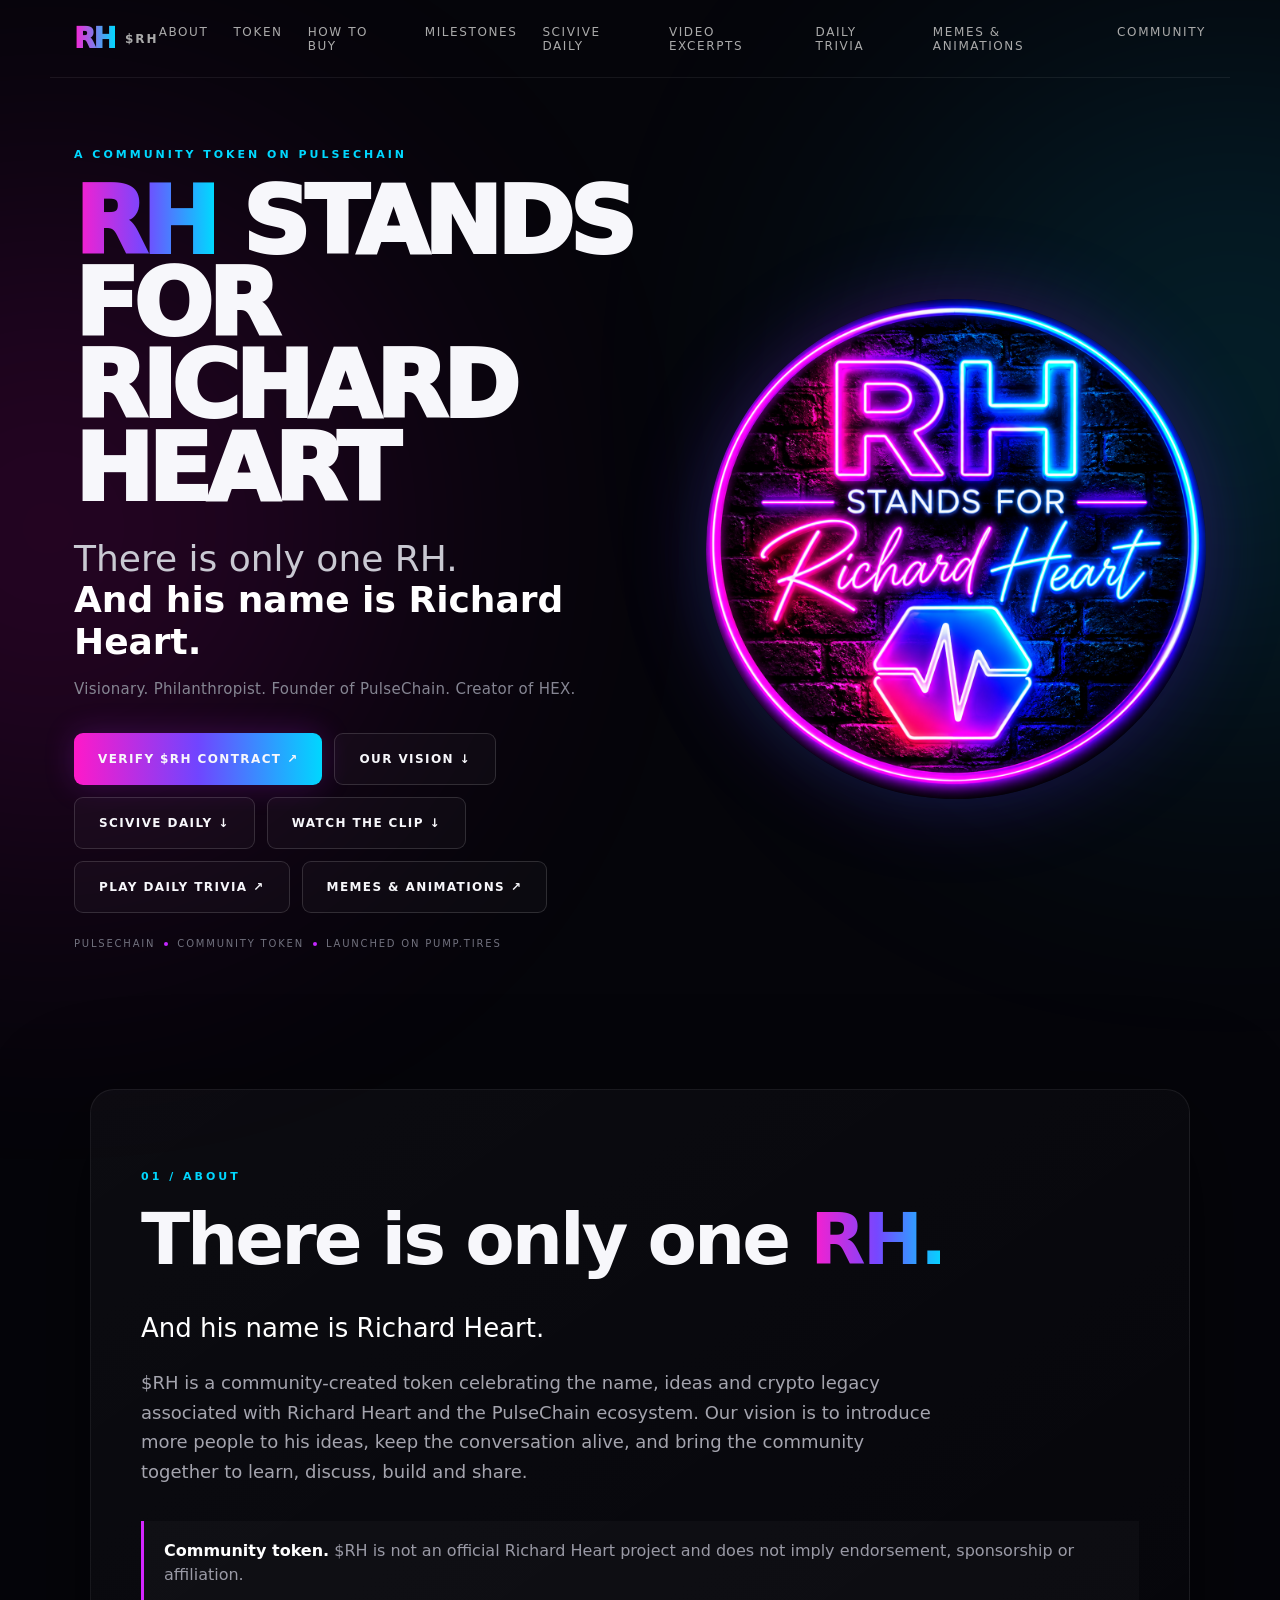
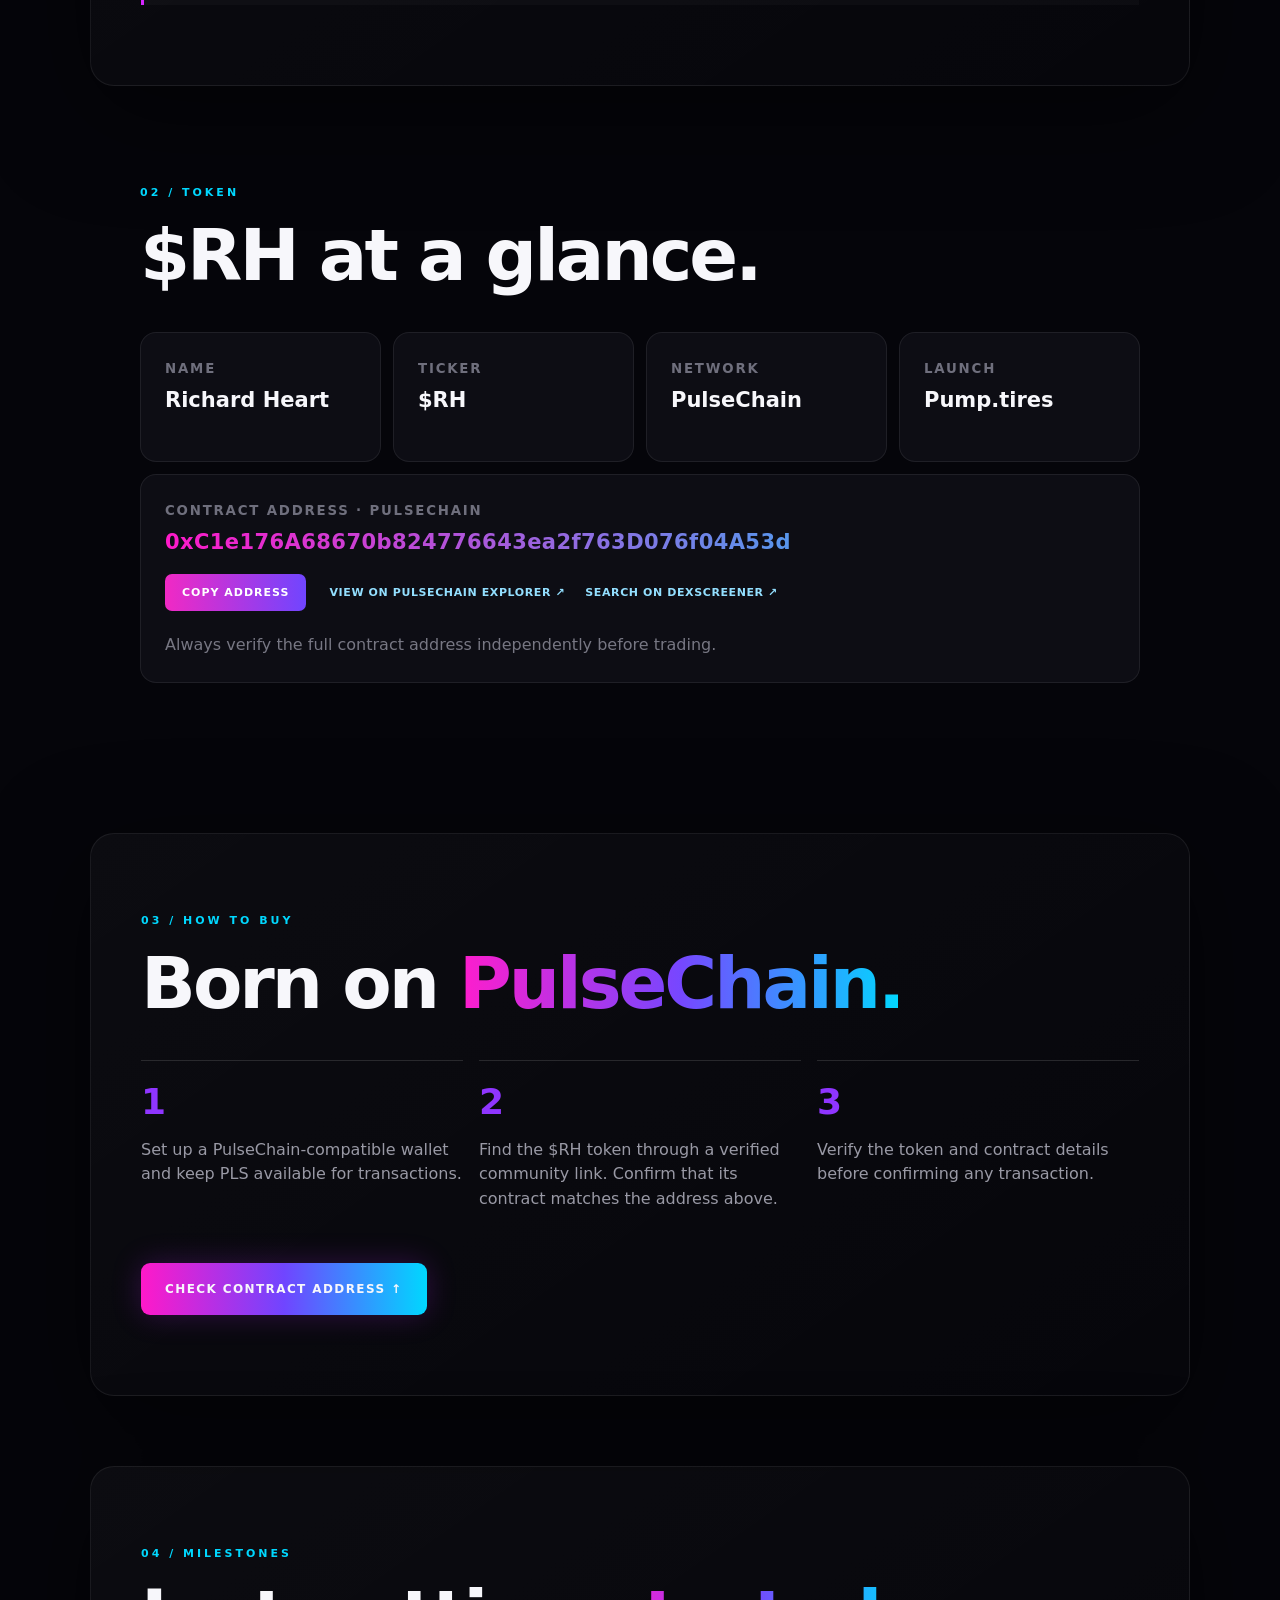
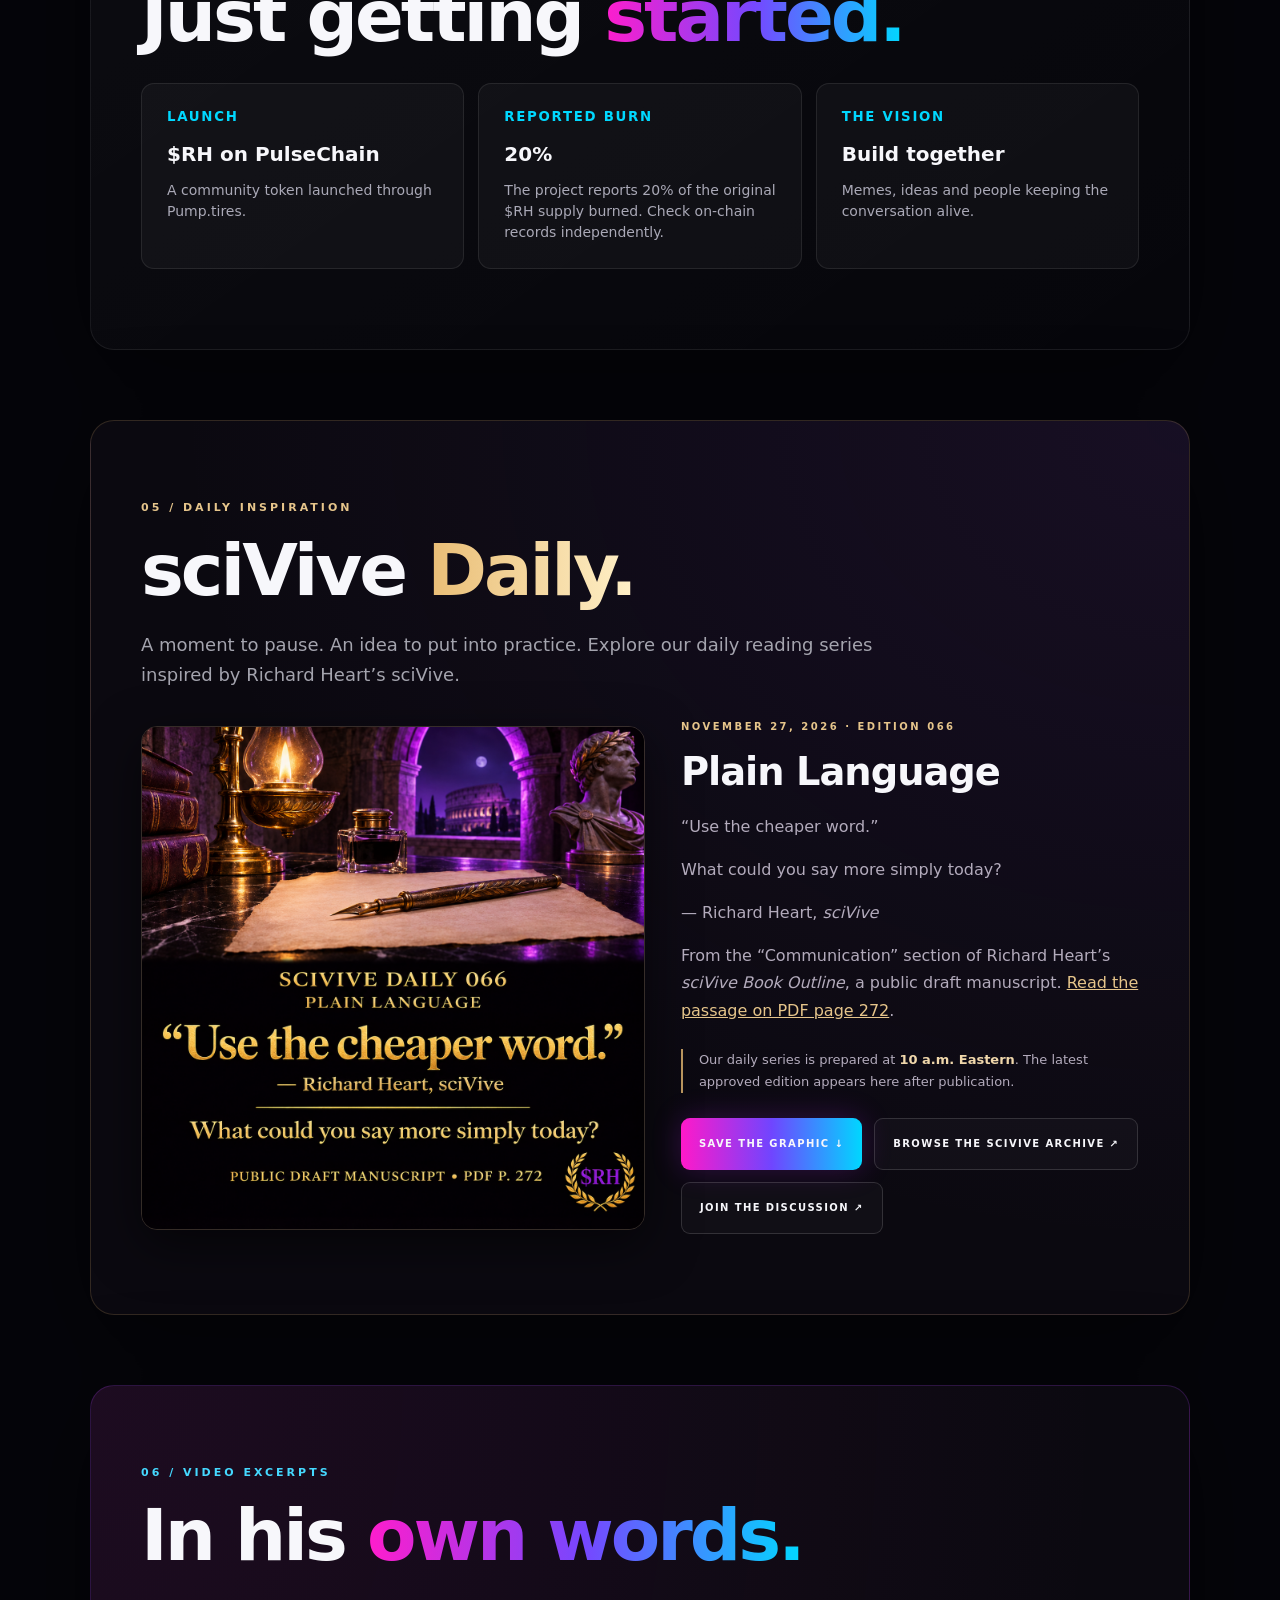
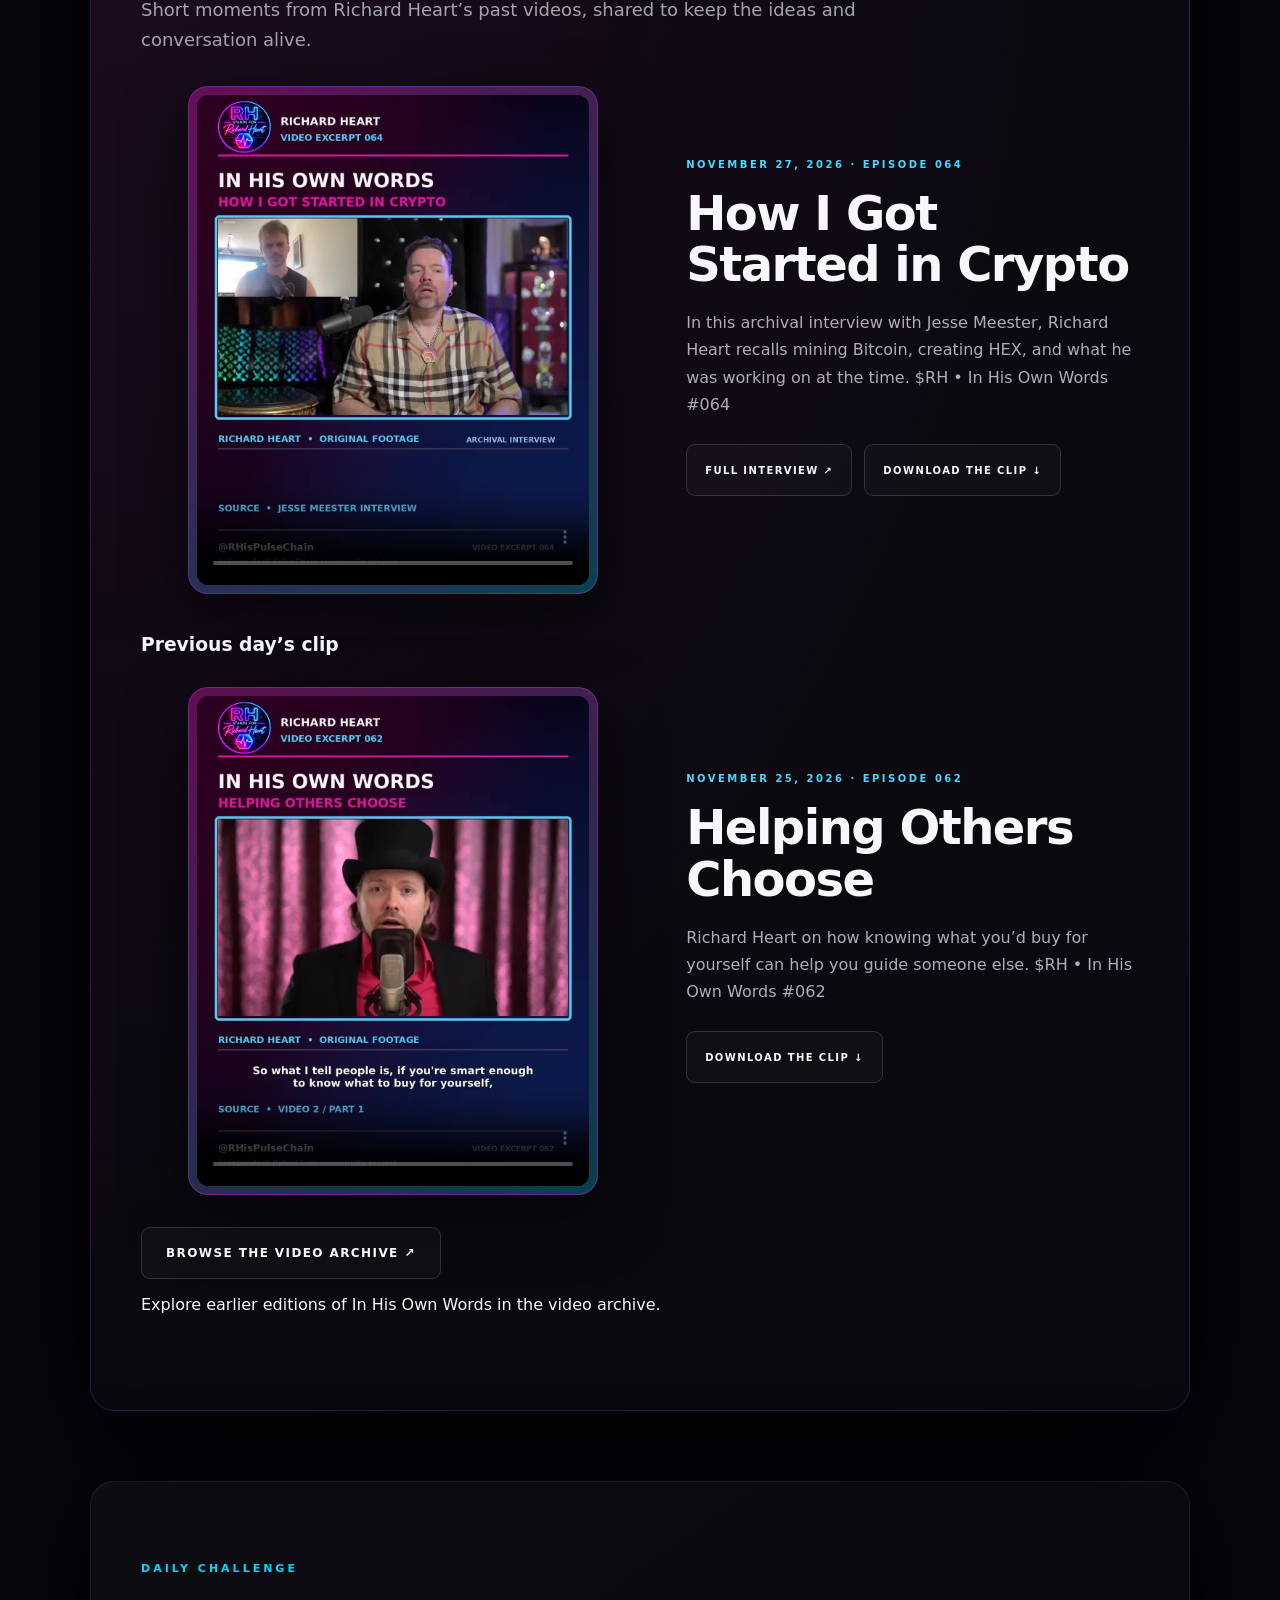
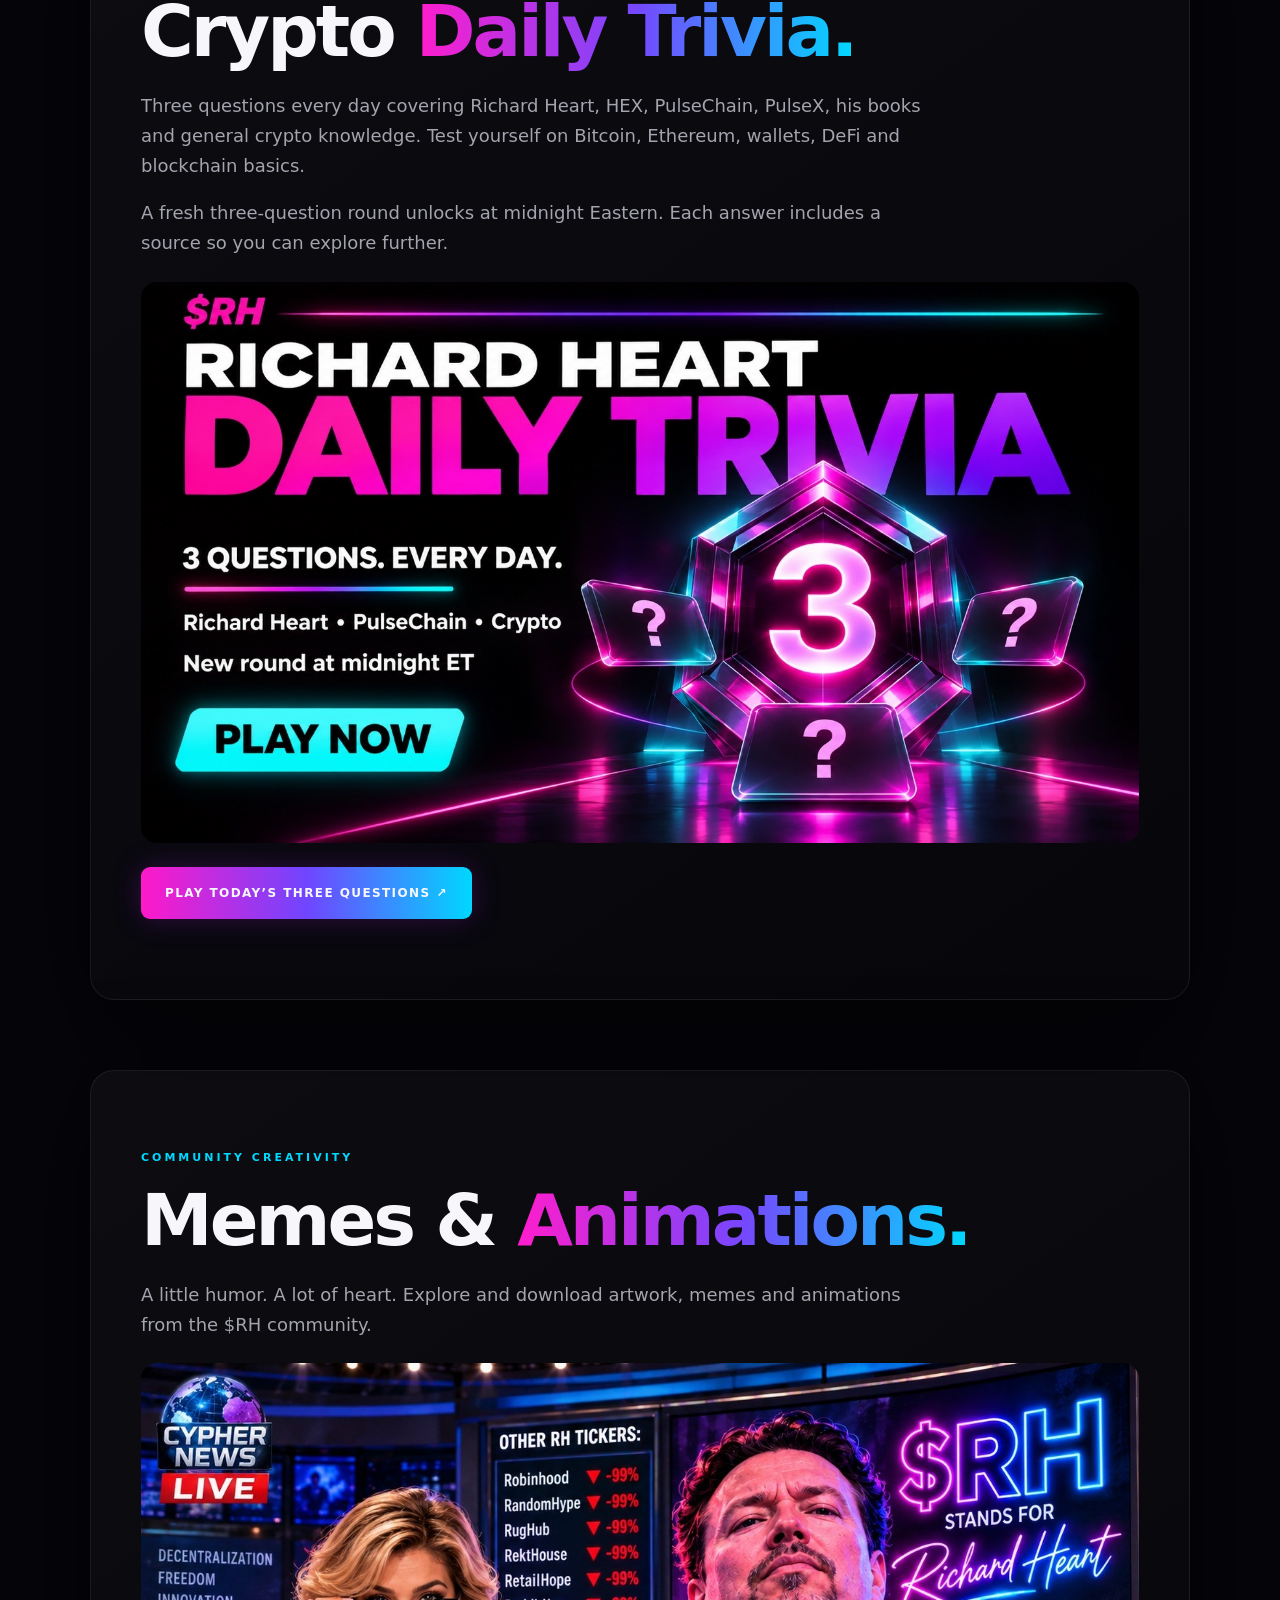
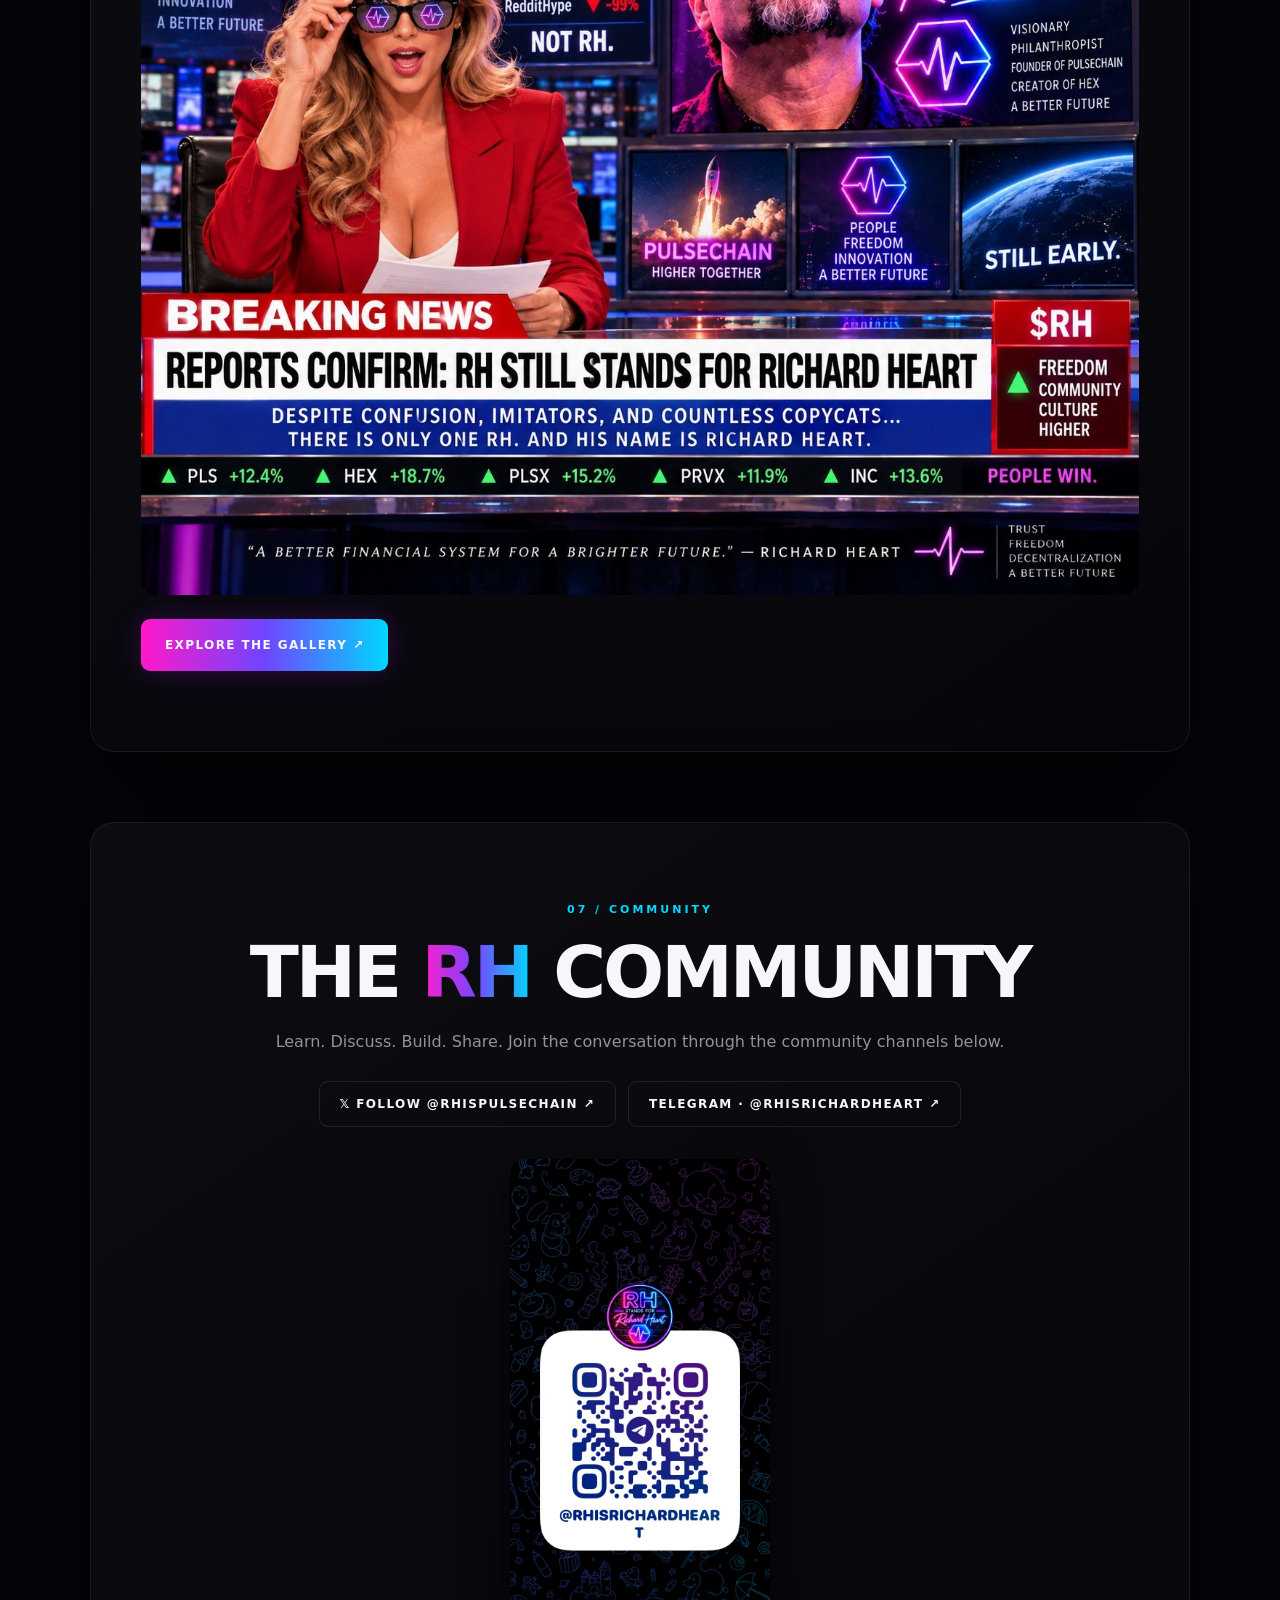
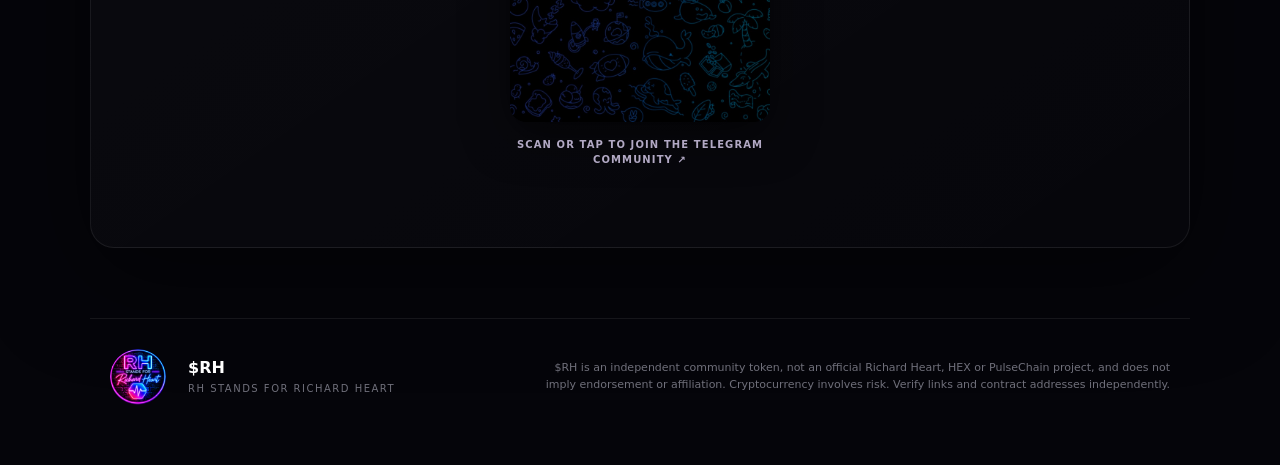
==== commit b7db1f83: "Publish extended In His Own Words episode 064" ====
--- a/index.html
+++ b/index.html
@@ -129,6 +129,24 @@
       <p>Short moments from Richard Heart’s past videos, shared to keep the ideas and conversation alive.</p>
       <div class="video-layout">
         <div class="video-frame">
+          <video controls playsinline preload="metadata" poster="rh-video-poster-064.jpg" aria-label="Richard Heart Episode 064: How I Got Started in Crypto">
+            <source src="RH_Video_Excerpt_064_How_I_Got_Started_in_Crypto_Extended.mp4" type="video/mp4">
+            Your browser does not support video playback. <a href="RH_Video_Excerpt_064_How_I_Got_Started_in_Crypto_Extended.mp4">Download the excerpt</a>.
+          </video>
+        </div>
+        <div class="video-copy">
+          <div class="video-label">NOVEMBER 27, 2026 · EPISODE 064</div>
+          <h3>How I Got Started in Crypto</h3>
+          <p>In this archival interview with Jesse Meester, Richard Heart recalls mining Bitcoin, creating HEX, and what he was working on at the time. $RH • In His Own Words #064</p>
+          <div class="video-actions">
+            <a class="btn ghost" href="https://www.youtube.com/watch?v=QSouII4DtL8">FULL INTERVIEW ↗</a>
+            <a class="btn ghost" href="RH_Video_Excerpt_064_How_I_Got_Started_in_Crypto_Extended.mp4" download>DOWNLOAD THE CLIP ↓</a>
+          </div>
+        </div>
+      </div>
+      <h3 style="margin:2.5rem 0 1.25rem">Previous day’s clip</h3>
+      <div class="video-layout">
+        <div class="video-frame">
           <video controls playsinline preload="metadata" poster="rh-video-poster-062.jpg" aria-label="Richard Heart Episode 062: Helping Others Choose">
             <source src="RH_Video_Excerpt_062_Helping_Others_Choose.mp4" type="video/mp4">
             Your browser does not support video playback. <a href="RH_Video_Excerpt_062_Helping_Others_Choose.mp4">Download the excerpt</a>.
@@ -140,23 +158,6 @@
           <p>Richard Heart on how knowing what you’d buy for yourself can help you guide someone else. $RH • In His Own Words #062</p>
           <div class="video-actions">
             <a class="btn ghost" href="RH_Video_Excerpt_062_Helping_Others_Choose.mp4" download>DOWNLOAD THE CLIP ↓</a>
-          </div>
-        </div>
-      </div>
-      <h3 style="margin:2.5rem 0 1.25rem">Previous day’s clip</h3>
-      <div class="video-layout">
-        <div class="video-frame">
-          <video controls playsinline preload="metadata" poster="rh-video-poster-060.jpg" aria-label="Richard Heart Episode 060: When Access Can Be Revoked">
-            <source src="RH_Video_Excerpt_060_When_Access_Can_Be_Revoked.mp4" type="video/mp4">
-            Your browser does not support video playback. <a href="RH_Video_Excerpt_060_When_Access_Can_Be_Revoked.mp4">Download the excerpt</a>.
-          </video>
-        </div>
-        <div class="video-copy">
-          <div class="video-label">NOVEMBER 23, 2026 · EPISODE 060</div>
-          <h3>When Access Can Be Revoked</h3>
-          <p>Richard Heart connects the freedom to transact with the risk of losing access when you speak out. $RH • In His Own Words #060</p>
-          <div class="video-actions">
-            <a class="btn ghost" href="RH_Video_Excerpt_060_When_Access_Can_Be_Revoked.mp4" download>DOWNLOAD THE CLIP ↓</a>
           </div>
         </div>
       </div>
